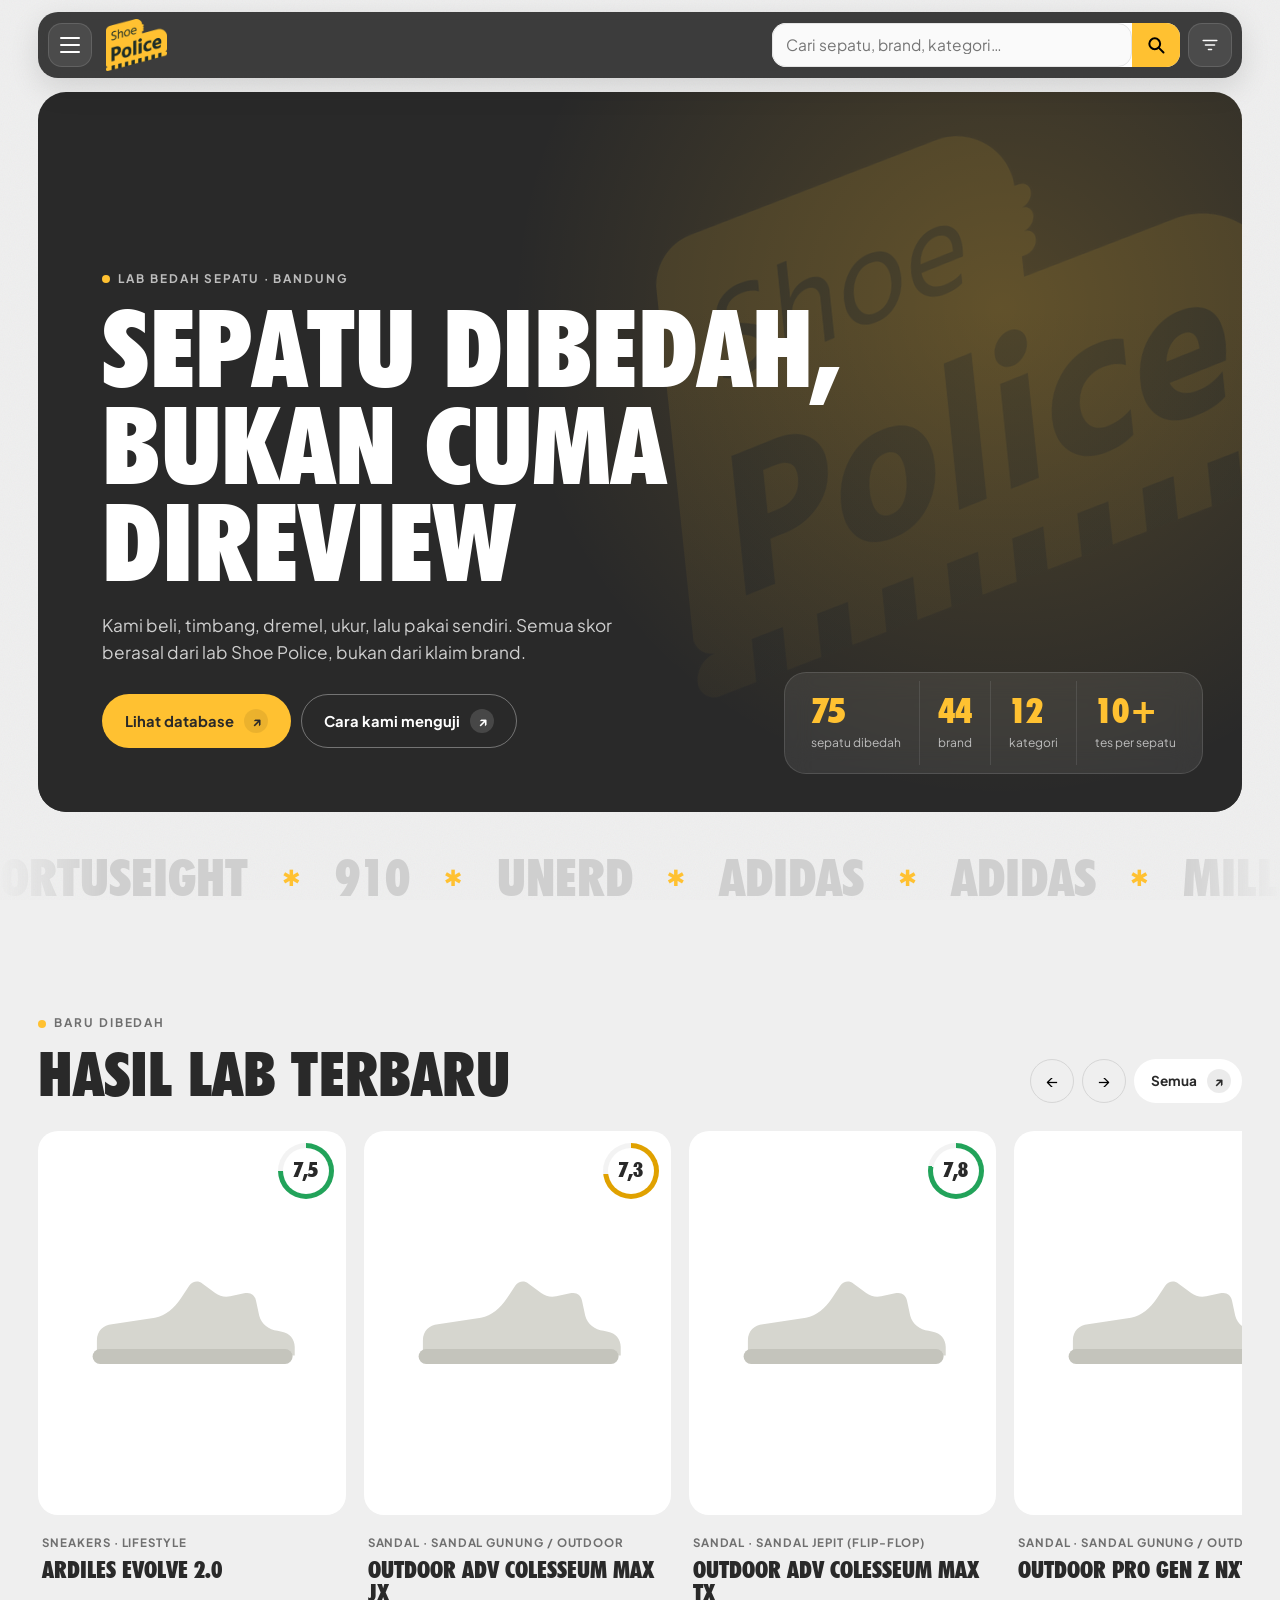
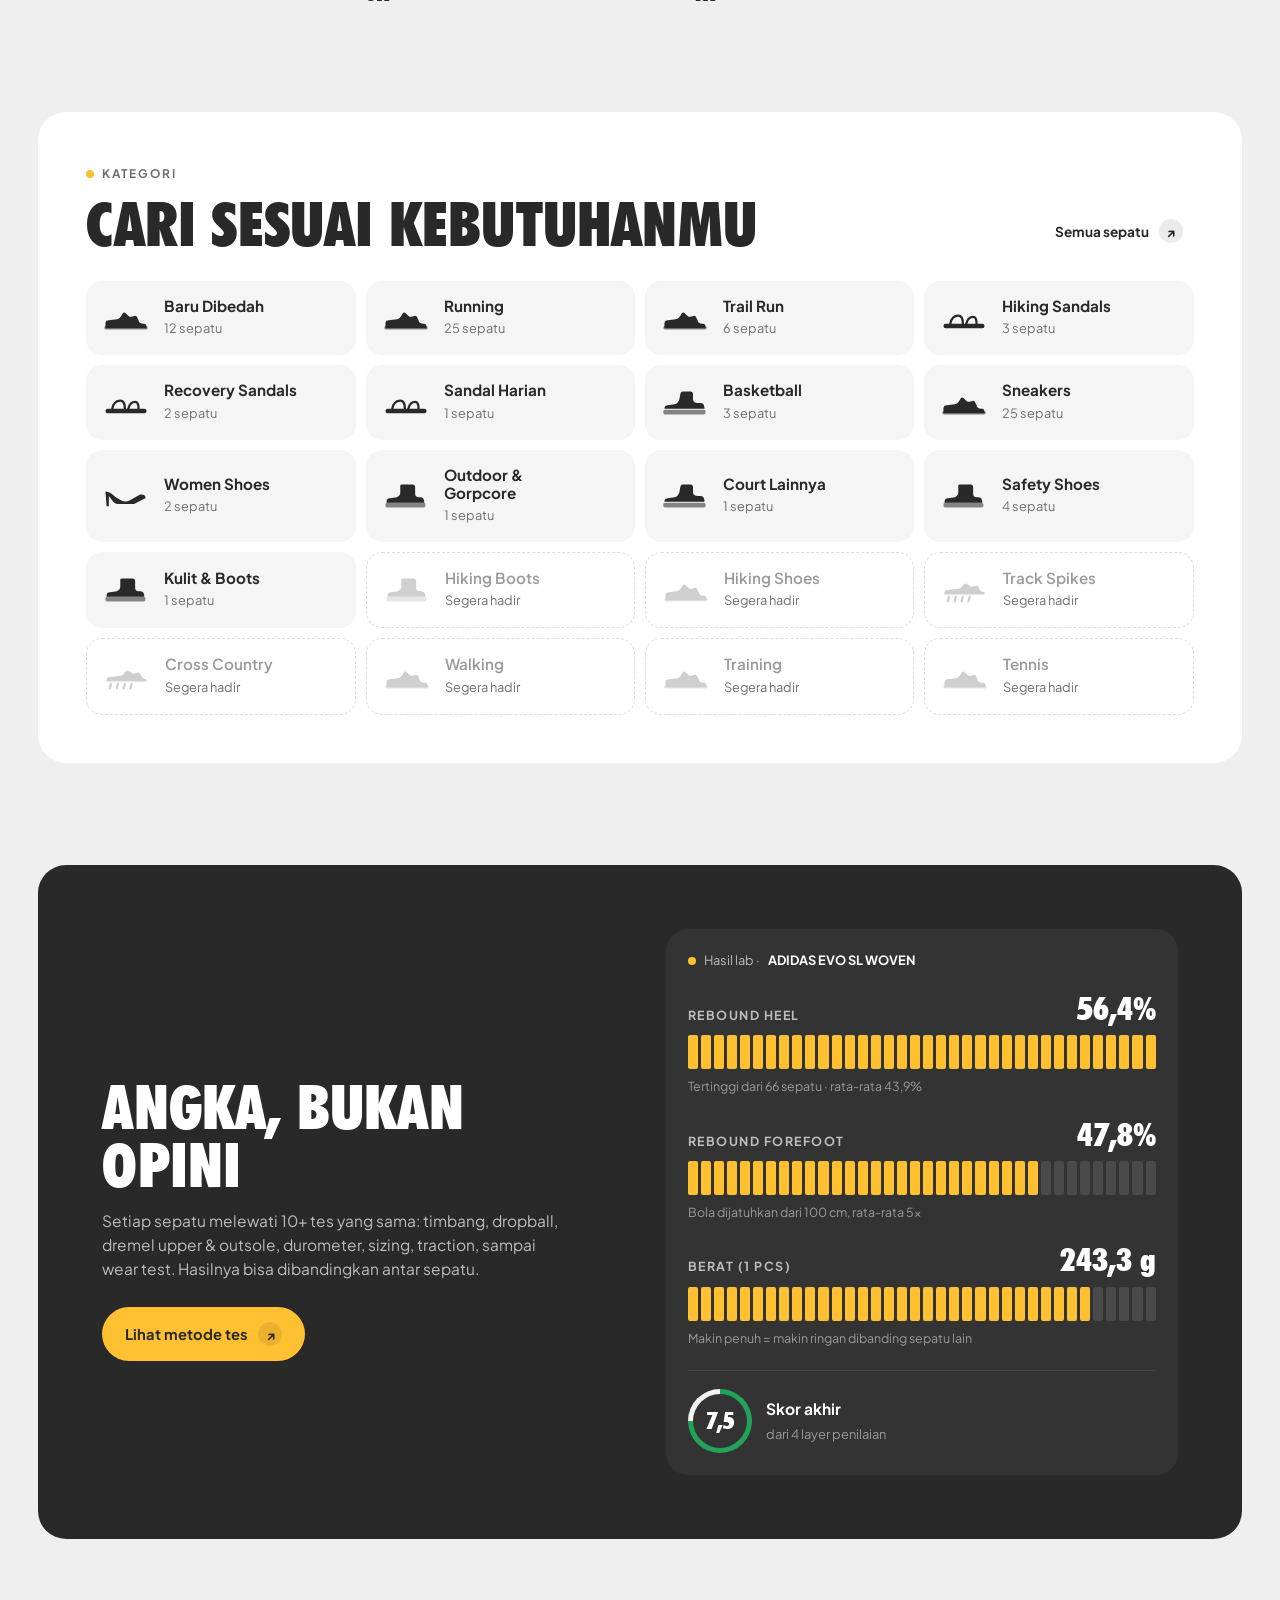
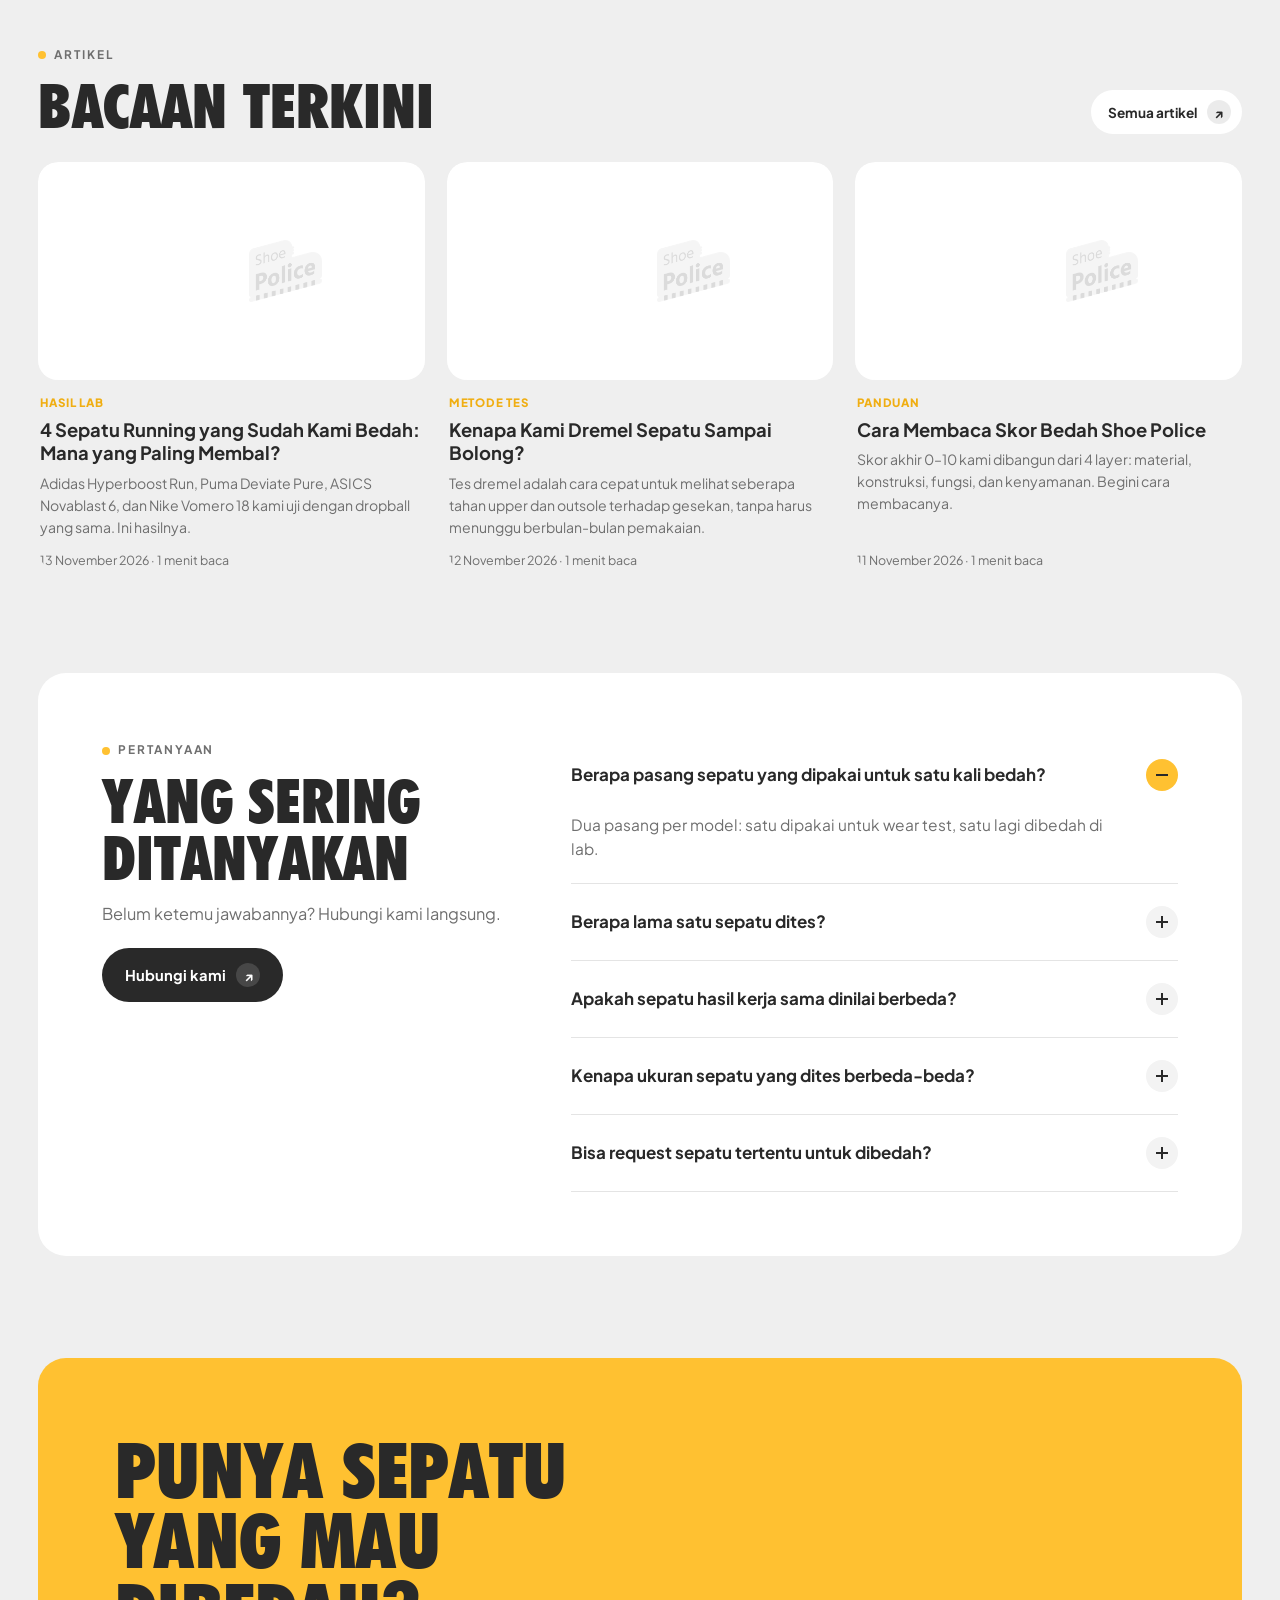
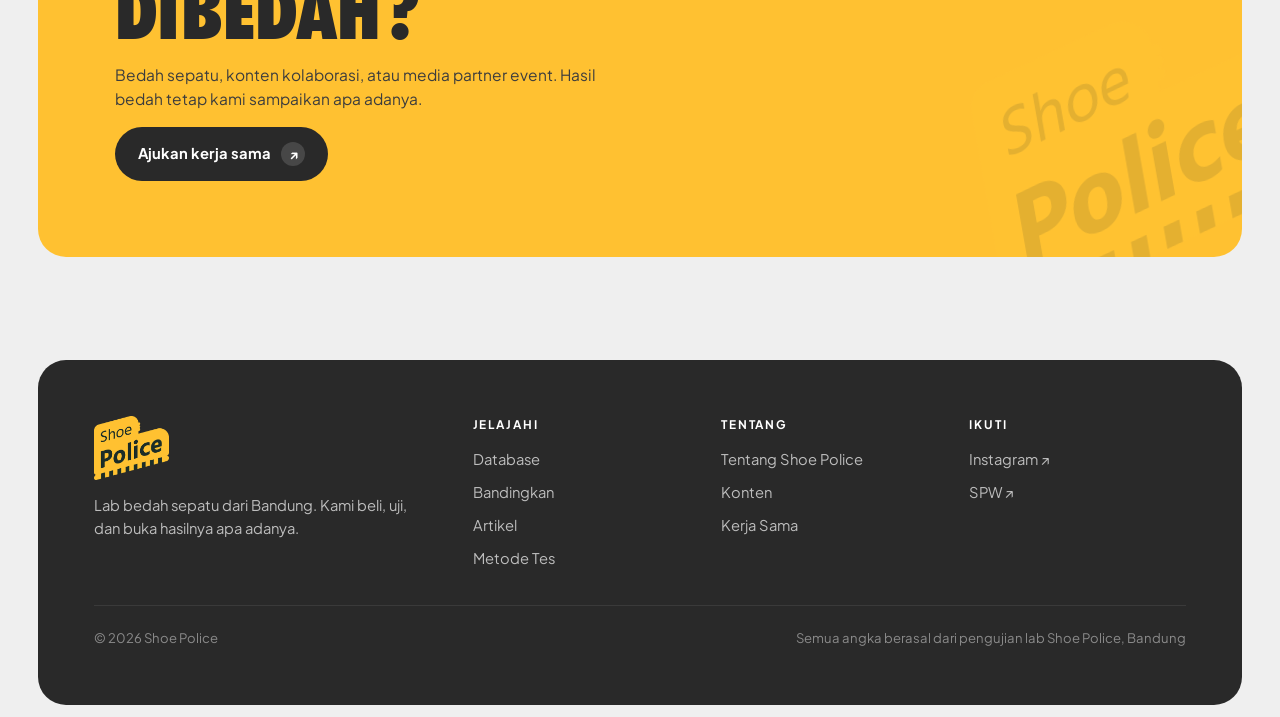
==== index.html @ 1c557d07 "Add files via upload" ====
<!DOCTYPE html>
<html lang="id">
<head>
<meta charset="utf-8">
<meta name="viewport" content="width=device-width,initial-scale=1,viewport-fit=cover">
<title>Shoe Police — Lab Bedah Sepatu</title>
<meta name="description" content="Shoe Police membedah sepatu di lab: berat, rebound midsole, kekerasan foam, ketahanan upper & outsole. Cari hasil bedah per kategori.">
<link rel="icon" href="assets/logo/favicon.png" type="image/png">
<link rel="apple-touch-icon" href="assets/logo/apple-touch-icon.png">
<link rel="stylesheet" href="assets/style.css?v=23">
</head>
<body data-hal="beranda">
<main>
  <!-- ===== HERO (gelap, imersif) ===== -->
  <section class="wrap">
    <div class="m-hero" id="hero">
      <div class="m-hero-media" id="h-media"></div>
      <div class="m-hero-isi">
        <span class="eyebrow terang" data-reveal>Lab bedah sepatu · Bandung</span>
        <h1 class="judul-kata" id="h-judul">Sepatu dibedah, bukan cuma direview</h1>
        <p id="h-sub" data-reveal></p>
        <div class="m-aksi" data-reveal>
          <a class="pil kuning" href="database.html">Lihat database <span class="panah-ne">↗</span></a>
          <a class="pil garis-terang" href="metode.html">Cara kami menguji <span class="panah-ne">↗</span></a>
        </div>
      </div>
      <div class="m-stat" data-reveal>
        <div><b data-hitung id="st-sepatu">0</b><span>sepatu dibedah</span></div>
        <div><b data-hitung id="st-brand">0</b><span>brand</span></div>
        <div><b data-hitung id="st-kat">0</b><span>kategori</span></div>
        <div><b><span data-hitung data-nilai="10">0</span>+</b><span>tes per sepatu</span></div>
      </div>
    </div>
  </section>

  <!-- ===== MARQUEE BRAND ===== -->
  <section class="marquee" aria-label="Brand yang sudah kami bedah"><div class="marquee-jalur" id="marquee"></div></section>

  <!-- ===== BARU DIBEDAH (geser samping) ===== -->
  <section class="wrap seksi">
    <div class="seksi-kepala">
      <div><span class="eyebrow" data-reveal>Baru dibedah</span><h2 class="judul-kata">Hasil lab terbaru</h2></div>
      <div class="geser-nav"><button class="bulat" data-geser="-1" aria-label="Sebelumnya">←</button><button class="bulat" data-geser="1" aria-label="Berikutnya">→</button>
        <a class="pil kecil" href="database.html?kat=baru">Semua <span class="panah-ne">↗</span></a></div>
    </div>
    <div class="geser" id="baru"></div>
  </section>

  <!-- ===== KATEGORI ===== -->
  <section class="wrap seksi">
    <div class="panel-putih">
      <div class="seksi-kepala">
        <div><span class="eyebrow" data-reveal>Kategori</span><h2 class="judul-kata">Cari sesuai kebutuhanmu</h2></div>
        <a class="pil kecil" href="database.html">Semua sepatu <span class="panah-ne">↗</span></a>
      </div>
      <div class="k-grid" id="kategori"></div>
    </div>
  </section>

  <!-- ===== ANGKA, BUKAN OPINI (widget data ala tracker) ===== -->
  <section class="wrap seksi">
    <div class="m-data">
      <div class="m-data-teks">
        <span class="eyebrow terang" data-reveal>Metode</span>
        <h2 class="judul-kata">Angka, bukan opini</h2>
        <p data-reveal>Setiap sepatu melewati 10+ tes yang sama: timbang, dropball, dremel upper & outsole, durometer, sizing, traction, sampai wear test. Hasilnya bisa dibandingkan antar sepatu.</p>
        <a class="pil kuning" href="metode.html" data-reveal>Lihat metode tes <span class="panah-ne">↗</span></a>
      </div>
      <div class="m-widget" id="widget" data-reveal></div>
    </div>
  </section>

  <!-- ===== ARTIKEL ===== -->
  <section class="wrap seksi">
    <div class="seksi-kepala">
      <div><span class="eyebrow" data-reveal>Artikel</span><h2 class="judul-kata">Bacaan terkini</h2></div>
      <a class="pil kecil" href="artikel.html">Semua artikel <span class="panah-ne">↗</span></a>
    </div>
    <div class="a-grid" id="artikel"></div>
  </section>

  <!-- ===== FAQ ===== -->
  <section class="wrap seksi">
    <div class="faq">
      <div>
        <span class="eyebrow" data-reveal>Pertanyaan</span>
        <h2 class="judul-kata">Yang sering ditanyakan</h2>
        <p class="lead" data-reveal>Belum ketemu jawabannya? Hubungi kami langsung.</p>
        <a class="pil gelap" href="kontak.html" data-reveal>Hubungi kami <span class="panah-ne">↗</span></a>
      </div>
      <div class="faq-daftar" id="faq"></div>
    </div>
  </section>

  <!-- ===== CTA ===== -->
  <section class="wrap seksi">
    <div class="m-cta" data-reveal>
      <h2 class="judul-kata">Punya sepatu yang mau dibedah?</h2>
      <p>Bedah sepatu, konten kolaborasi, atau media partner event. Hasil bedah tetap kami sampaikan apa adanya.</p>
      <a class="pil kuning" href="kontak.html">Ajukan kerja sama <span class="panah-ne">↗</span></a>
    </div>
  </section>
</main>

<script src="assets/app.js?v=23"></script>
<script>
(async () => {
  const [cfg, { sepatu = [] }] = await Promise.all([SP.muatConfig(), SP.muatData()]);
  const $ = id => document.getElementById(id), e = SP.esc;
  const h = cfg.hero || {};

  // hero
  if (h.judul) $('h-judul').textContent = h.judul;
  $('h-sub').textContent = h.sub || '';
  if (h.video) $('h-media').innerHTML = `<video src="${e(h.video)}" autoplay muted loop playsinline></video>`;
  else if (h.gambar) $('h-media').innerHTML = `<img src="${e(h.gambar)}" alt="">`;
  else $('h-media').innerHTML = `<img class="logo-latar" src="assets/logo/logo-shoepolice-besar.png" alt="">`;
  const kats = (cfg.kategoriBeranda || []).map(k => ({ ...k, isi: SP.isiKategori(sepatu, k) }));
  $('st-sepatu').dataset.nilai = sepatu.length;
  $('st-brand').dataset.nilai = new Set(sepatu.map(s => s.brand)).size;
  $('st-kat').dataset.nilai = kats.filter(k => k.isi.length && !k.otomatis).length;

  // marquee nama brand
  const brands = [...new Set(sepatu.map(s => s.brand))];
  const isiM = brands.map(b => `<span>${e(b)}</span><i>✱</i>`).join('');
  $('marquee').innerHTML = isiM + isiM + isiM + isiM;

  // baru dibedah
  $('baru').innerHTML = SP.terbaru(sepatu.filter(s => s.lengkap !== false)).slice(0, 10).map(s => `
    <a class="g-kartu" href="sepatu.html?id=${encodeURIComponent(s.id)}">
      <div class="g-foto">${SP.foto(s)}<span class="g-skor">${SP.ring(s.skor, 56)}</span></div>
      <div class="g-teks"><span>${e(s.kategori)}${s.subtipe ? ' · ' + e(s.subtipe) : ''}</span><b>${e(s.brand)} ${e(s.model)}</b></div>
    </a>`).join('') || '<p class="kosong-info">Belum ada data.</p>';
  document.querySelectorAll('[data-geser]').forEach(b => b.onclick = () => {
    const g = $('baru'); g.scrollBy({ left: +b.dataset.geser * g.clientWidth * .8, behavior: 'smooth' }); });

  // kategori
  kats.sort((x, y) => (y.isi.length > 0) - (x.isi.length > 0));
  $('kategori').innerHTML = kats.map(k => {
    const kosong = !k.isi.length;
    return `<a class="k-tile ${kosong ? 'kosong' : ''}" href="${kosong ? '#' : 'database.html?kat=' + encodeURIComponent(k.id)}">
      <span class="k-ikon">${k.gambar ? `<img src="${e(k.gambar)}" alt="">` : SP.ikon(k.ikon)}</span>
      <span class="k-teks"><b>${e(k.nama)}</b><small>${kosong ? 'Segera hadir' : k.isi.length + ' sepatu'}</small></span>
      <span class="k-panah">↗</span></a>`;
  }).join('');
  document.querySelectorAll('.k-tile.kosong').forEach(a => a.onclick = ev => ev.preventDefault());

  // widget data: sepatu dengan rebound tertinggi
  const top = [...sepatu].filter(s => s.lengkap !== false && s.angka?.reboundHeel != null).sort((a, b) => b.angka.reboundHeel - a.angka.reboundHeel)[0];
  if (top) {
    const st = SP.statistik(sepatu, 'reboundHeel');
    // posisi di antara semua sepatu yang dibedah (0 = terendah, 100 = tertinggi)
    const posisi = (k, balik) => { const t = SP.statistik(sepatu, k); if (!t || t.max === t.min) return 50; const p = (top.angka[k] - t.min) / (t.max - t.min) * 100; return Math.max(4, balik ? 100 - p : p); };
    const w = (t, nilai, sat, persen, ket) => `<div class="w-baris"><div class="w-atas"><span>${t}</span><b><span data-hitung data-nilai="${nilai}" data-desimal="1">0</span>${sat}</b></div>${SP.tick(persen)}<small>${ket}</small></div>`;
    $('widget').innerHTML = `<div class="w-kepala"><span class="titik"></span>Hasil lab · <a href="sepatu.html?id=${encodeURIComponent(top.id)}">${e(top.brand)} ${e(top.model)}</a></div>
      ${w('Rebound heel', top.angka.reboundHeel, '%', posisi('reboundHeel'), `Tertinggi dari ${st.n} sepatu · rata-rata ${SP.fmt(st.avg)}%`)}
      ${top.angka.reboundToe != null ? w('Rebound forefoot', top.angka.reboundToe, '%', posisi('reboundToe'), 'Bola dijatuhkan dari 100 cm, rata-rata 5x') : ''}
      ${top.angka.berat != null ? w('Berat (1 pcs)', top.angka.berat, ' g', posisi('berat', true), 'Makin penuh = makin ringan dibanding sepatu lain') : ''}
      <div class="w-skor">${SP.ring(top.skor, 64)}<div><b>Skor akhir</b><small>dari 4 layer penilaian</small></div></div>`;
  }

  // artikel
  SP.muatArtikel().then(a => { $('artikel').innerHTML = a.slice(0, 3).map(x => SP.kartuArtikel(x)).join('') || '<p class="kosong-info">Belum ada artikel.</p>'; SP.animasi(); });

  // FAQ
  const faq = cfg.faq || [];
  $('faq').innerHTML = faq.map((f, i) => `<details class="faq-item" ${i === 0 ? 'open' : ''}><summary>${e(f.t)}<span class="faq-ikon"></span></summary><p>${e(f.j)}</p></details>`).join('');

  SP.animasi();
})();
</script>
</body>
</html>
---- assets/style.css ----
@import url('font.css');
:root{
  /* Palet Shoe Police: kuning #ffc131 · hitam #292929 · putih #ffffff (abu-abu = turunan hitam) */
  --kuning:#ffc131; --kuning-tua:#f0ae12; --hitam:#292929; --hitam-2:#333333; --hitam-3:#424242;
  --bg:#ffffff; --putih:#ffffff; --teks:#292929; --redup:#6f6f6f; --garis:#e6e6e6; --abu:#f3f3f3;
  --hijau:#16a34a; --oranye:#ea8a1a; --merah:#d64545;
  --judul:'Futura XBlkCn','Futura Condensed ExtraBold','Arial Narrow',sans-serif;
  --badan:'Plus Jakarta Sans',system-ui,sans-serif;
  --r:14px; --bayang:0 1px 2px rgba(41,41,41,.05),0 6px 20px rgba(41,41,41,.07);
}
*{box-sizing:border-box;margin:0;padding:0}
html{scroll-behavior:smooth}
body{background:var(--bg);color:var(--teks);font-family:var(--badan);line-height:1.55;min-height:100vh;display:flex;flex-direction:column;font-size:15px}
main{flex:1}
a{color:inherit;text-decoration:none}
img{max-width:100%;display:block}
.wrap{width:min(1240px,94%);margin:0 auto}
body{font-synthesis:none}
h1,h2,h3{font-family:var(--judul);font-weight:400;text-transform:uppercase;letter-spacing:.5px;line-height:1.02}
button{font:inherit;cursor:pointer}

/* ===== NAV: [menu] [logo di tengah] [search + filter] ===== */
.nav{position:sticky;top:0;z-index:50;background:var(--hitam);color:#fff}
.nav-grid{display:flex;justify-content:space-between;align-items:center;height:68px;gap:16px}
.nav-kiri{display:flex;align-items:center;gap:14px}
.logo{font-family:var(--judul);font-weight:800;font-size:1.6rem;letter-spacing:1px;display:flex;align-items:center;gap:6px;flex:none}
.logo span{background:var(--kuning);color:#000;padding:1px 7px}
.burger{width:44px;height:44px;border-radius:10px;background:var(--hitam-2);border:1px solid var(--hitam-3);display:flex;flex-direction:column;justify-content:center;align-items:center;gap:5px}
.burger span{display:block;width:20px;height:2px;background:#fff;border-radius:2px;transition:.2s}
.burger:hover{border-color:var(--kuning)}
.nav-kanan{display:flex;gap:8px;justify-content:flex-end;align-items:stretch;height:44px;flex:1;max-width:460px}
.cari-box{flex:1;display:flex;position:relative;background:#fff;border-radius:10px}
.cari-box input{border:0;background:transparent;padding:0 14px;font-size:.92rem;border-radius:10px 0 0 10px;min-width:0}
.cari-box input:focus{outline:none}
.cari-box:focus-within{box-shadow:0 0 0 3px rgba(255,193,49,.6)}
.cari-box>button{flex:none;width:48px;border:0;background:var(--kuning);color:#000;border-radius:0 10px 10px 0;display:grid;place-items:center}
.cari-box>button:hover{background:var(--kuning-tua)}
.tbl-filter{flex:none;width:44px;display:grid;place-items:center;background:var(--hitam-2);border:1px solid var(--hitam-3);color:#fff;border-radius:10px;padding:0;position:relative}
.tbl-filter:hover{border-color:var(--kuning)}
.tbl-filter i{position:absolute;top:-6px;right:-6px;font-style:normal;background:var(--kuning);color:#000;border-radius:99px;font-size:.7rem;min-width:18px;height:18px;display:grid;place-items:center;padding:0 5px}
.tbl-filter i:empty{display:none}
@media(max-width:900px){
  .nav-grid{height:64px}
  .nav-kanan{flex:none;max-width:none}
  .nav .cari-box{display:none}
  .tbl-cari{display:grid!important}
}
}

/* ===== SIDEBAR MENU (kiri) ===== */
.m-daftar{padding:10px 12px!important;display:flex;flex-direction:column;gap:2px}
.m-item{display:flex;flex-direction:column;align-items:flex-start;width:100%;text-align:left;background:none;border:0;padding:12px 14px;border-radius:10px;font-family:var(--judul);font-weight:800;font-size:1.45rem;text-transform:uppercase;letter-spacing:.3px;color:var(--teks);line-height:1.1}
.m-item small{font-family:var(--badan);font-weight:500;font-size:.8rem;text-transform:none;letter-spacing:0;color:var(--redup);margin-top:3px}
.m-item:hover{background:var(--bg)}
.m-item.aktif{background:#FFF3D1;box-shadow:inset 4px 0 0 var(--kuning)}
.m-grup>.m-item{flex-direction:row;justify-content:space-between;align-items:center}
.m-grup .panah-bawah{font-size:.8rem;transition:.2s;font-family:var(--badan)}
.m-grup.buka .panah-bawah{transform:rotate(180deg)}
.m-anak{display:none;padding:2px 0 8px 14px}
.m-grup.buka .m-anak{display:block}
.m-anak a{display:block;padding:9px 14px;border-left:2px solid var(--garis);font-weight:600;color:var(--redup)}
.m-anak a:hover{color:var(--teks);border-color:var(--teks)}
.m-anak a.aktif{color:var(--teks);border-color:var(--kuning)}
.logo-gelap{color:var(--teks);font-size:1.4rem}
.m-sos{font-size:.85rem;color:var(--redup);flex-wrap:wrap}
.m-sos a:hover{color:var(--teks)}

/* saran pencarian */
.saran{display:none;position:absolute;top:calc(100% + 6px);left:0;right:0;background:#fff;color:var(--teks);border-radius:12px;box-shadow:0 16px 40px rgba(0,0,0,.25);max-height:70vh;overflow:auto;padding:6px 0;z-index:60}
.saran.buka{display:block}
.s-grup{font-size:.7rem;font-weight:800;text-transform:uppercase;letter-spacing:.8px;color:var(--redup);padding:10px 16px 4px}
.s-item{display:flex;align-items:center;gap:12px;padding:8px 16px}
.s-item:hover,.s-item.pilih,.s-semua:hover,.s-semua.pilih{background:var(--bg)}
.s-item>span:not(.s-foto):not(.s-huruf){flex:1}
.s-item i{font-style:normal;font-size:.78rem;color:var(--redup)}
.s-item .ikon{width:34px;color:#555;flex:none}
.s-huruf{width:34px;height:26px;border-radius:6px;background:var(--hitam);color:var(--kuning);display:grid;place-items:center;font-weight:800;font-size:.8rem;flex:none}
.s-foto{width:52px;height:40px;border-radius:6px;background:var(--abu);display:grid;place-items:center;overflow:hidden;flex:none}
.s-foto img{width:100%;height:100%;object-fit:cover}
.s-sepatu b{display:block;font-size:.9rem}
.s-sepatu small{color:var(--redup);font-size:.76rem}
.s-semua{display:block;padding:12px 16px;border-top:1px solid var(--garis);margin-top:6px;font-size:.88rem}
.s-kosong{padding:18px 16px;color:var(--redup);font-size:.9rem}

/* panel filter samping */
.laci-latar{position:fixed;inset:0;background:rgba(0,0,0,.45);opacity:0;pointer-events:none;transition:.25s;z-index:70}
.laci{position:fixed;top:0;bottom:0;width:min(380px,92vw);background:var(--putih);z-index:71;transition:transform .28s ease,visibility .28s;display:flex;flex-direction:column;visibility:hidden}
.laci.sisi-kiri{left:0;transform:translateX(-102%)}
.laci.sisi-kanan{right:0;transform:translateX(102%)}
body.menu-buka .laci.sisi-kiri,body.laci-buka .laci.sisi-kanan{transform:none;visibility:visible;box-shadow:0 0 40px rgba(0,0,0,.25)}
body.laci-buka,body.menu-buka{overflow:hidden}
body.laci-buka .laci-latar,body.menu-buka .laci-latar{opacity:1;pointer-events:auto}
.laci-kepala{display:flex;justify-content:space-between;align-items:center;padding:16px 20px;border-bottom:1px solid var(--garis)}
.laci-kepala b{font-family:var(--judul);font-size:1.6rem;text-transform:uppercase}
.laci-kepala button{background:var(--bg);border:0;width:36px;height:36px;border-radius:50%;font-size:1rem}
.laci-isi{flex:1;overflow:auto;padding:0 20px}
.laci-kaki{display:flex;gap:10px;padding:14px 20px;border-top:1px solid var(--garis)}
.laci-kaki .tombol:last-child{flex:1;justify-content:center}
.laci-kaki .tombol[disabled]{opacity:.4}
.kat-list{display:flex;flex-direction:column;border:1px solid var(--garis);border-radius:10px;overflow:hidden}
.kat-item{display:flex;align-items:center;gap:12px;padding:9px 12px;background:#f8f8f8;border:0;border-bottom:1px solid var(--garis);text-align:left;font-size:.92rem;color:var(--teks)}
.kat-item:last-child{border-bottom:0}
.kat-item .ikon{width:36px;color:#5a5a5a;flex:none}
.kat-item span{flex:1}
.kat-item i{font-style:normal;font-size:.78rem;color:var(--redup)}
.kat-item:hover{background:#efefef}
.kat-item.aktif{background:#FFF3D1;box-shadow:inset 4px 0 0 var(--kuning);font-weight:700}
.kat-item.kosong{opacity:.45;cursor:default}
.ikon{display:block;height:auto}

/* ===== HERO DATABASE ===== */
.hero{background:var(--hitam);color:#fff;padding:36px 0 40px;position:relative;overflow:hidden}
.hero::after{content:"";position:absolute;inset:auto -10% -60% auto;width:520px;height:520px;border-radius:50%;background:radial-gradient(circle,rgba(255,193,49,.22),transparent 65%)}
.hero h1{font-size:clamp(2.2rem,5vw,3.6rem)}
.hero h1 em{font-style:normal;color:var(--kuning)}
.hero p{color:#bbb;max-width:620px;margin-top:10px}
.stat-baris{display:flex;gap:10px;margin-top:22px;flex-wrap:wrap;position:relative;z-index:1}
.stat{background:var(--hitam-2);border:1px solid var(--hitam-3);border-radius:12px;padding:10px 16px}
.stat b{font-family:var(--judul);font-size:1.7rem;color:var(--kuning);line-height:1;display:block}
.stat span{font-size:.78rem;color:#aaa}
.tab-kat{display:flex;gap:6px;margin-top:26px;flex-wrap:wrap;position:relative;z-index:1}
.tab-kat button{background:var(--hitam-2);border:1px solid var(--hitam-3);color:#ddd;padding:8px 16px;border-radius:99px;font-weight:600;font-size:.88rem}
.tab-kat button.aktif{background:var(--kuning);color:#000;border-color:var(--kuning)}
.tab-kat button i{font-style:normal;opacity:.6;margin-left:4px;font-size:.8rem}

/* ===== LAYOUT DATABASE ===== */
.db{display:grid;grid-template-columns:260px 1fr;gap:24px;padding:28px 0 90px;align-items:start}
@media(max-width:900px){.db{grid-template-columns:1fr}.filter{position:static!important}}
.filter{background:var(--putih);border:1px solid var(--garis);border-radius:var(--r);padding:6px 18px 18px;position:sticky;top:80px;max-height:calc(100vh - 100px);overflow:auto}
.f-grup{padding:16px 0;border-bottom:1px solid var(--garis)}
.f-grup:last-child{border:0}
.f-grup h4{font-size:.78rem;text-transform:uppercase;letter-spacing:.8px;color:var(--redup);margin-bottom:10px;display:flex;justify-content:space-between}
.f-grup h4 a{color:var(--kuning-tua);text-transform:none;letter-spacing:0;font-weight:600;cursor:pointer}
.cek{display:flex;align-items:center;gap:10px;padding:5px 0;font-size:.9rem;cursor:pointer}
.cek input{accent-color:var(--hitam);width:16px;height:16px}
.cek span{flex:1}
.cek i{font-style:normal;color:var(--redup);font-size:.8rem}
.rentang{width:100%;accent-color:var(--hitam)}
.rentang-nilai{display:flex;justify-content:space-between;font-size:.82rem;color:var(--redup);margin-top:4px}
input[type=search],input[type=text],input[type=email],input[type=tel],input[type=number],input[type=url],input:not([type]),select,textarea{background:var(--putih);border:1px solid var(--garis);color:var(--teks);padding:11px 13px;border-radius:10px;font:inherit;width:100%}
input:focus,select:focus,textarea:focus{outline:2px solid var(--kuning);border-color:transparent}
.f-tombol{display:none}
@media(max-width:900px){.filter{display:none}.filter.buka{display:block}.f-tombol{display:inline-flex}}

.hasil-atas{display:flex;gap:12px;align-items:center;margin-bottom:16px;flex-wrap:wrap}
.hasil-atas .cari{flex:1;min-width:220px}
.hasil-atas select{width:auto}
.hasil-jml{font-size:.9rem;color:var(--redup);margin-bottom:12px}
.hasil-jml b{color:var(--teks)}

/* ===== KARTU LIST ===== */
.list{display:flex;flex-direction:column;gap:12px}
.kartu{background:var(--putih);border:1px solid var(--garis);border-radius:var(--r);display:grid;grid-template-columns:150px 1fr auto;gap:20px;padding:16px;align-items:center;transition:.15s;box-shadow:var(--bayang)}
.kartu:hover{border-color:#d6d6d6;transform:translateY(-1px)}
.kartu .foto{aspect-ratio:4/3;border-radius:10px;background:var(--abu);display:grid;place-items:center;overflow:hidden}
.kartu .foto img{width:100%;height:100%;object-fit:contain}
.kartu .nama{font-family:var(--judul);font-weight:800;font-size:1.45rem;text-transform:uppercase;line-height:1.05}
.kartu .sub{font-size:.82rem;color:var(--redup);margin-top:3px}
.lencana{display:inline-flex;align-items:center;gap:5px;font-size:.7rem;font-weight:700;text-transform:uppercase;letter-spacing:.6px;background:var(--hitam);color:var(--kuning);padding:3px 8px;border-radius:6px;margin-bottom:6px}
.spek{display:flex;gap:8px;flex-wrap:wrap;margin-top:12px}
.spek div{background:var(--abu);border-radius:8px;padding:6px 10px;font-size:.75rem;color:var(--redup);line-height:1.3}
.spek b{display:block;color:var(--teks);font-size:.9rem}
.kanan{display:flex;flex-direction:column;align-items:center;gap:10px;min-width:110px}
.banding-cek{font-size:.78rem;display:flex;gap:6px;align-items:center;color:var(--redup);cursor:pointer;user-select:none}
.banding-cek input{accent-color:var(--hitam)}
@media(max-width:640px){
  .kartu{grid-template-columns:96px 1fr;gap:14px}
  .kanan{grid-column:1/-1;flex-direction:row;justify-content:space-between}
}
.kosong-info{color:var(--redup);padding:48px 0;text-align:center}

/* ===== SKOR RING ===== */
.ring{--p:0;--w:#ccc;width:var(--s,78px);height:var(--s,78px);border-radius:50%;display:grid;place-items:center;
  background:conic-gradient(var(--w) calc(var(--p)*1%),var(--abu) 0);position:relative;flex:none}
.ring::before{content:"";position:absolute;inset:7px;border-radius:50%;background:var(--putih)}
.ring b{position:relative;font-family:var(--judul);font-weight:800;font-size:calc(var(--s,78px)*.36);line-height:1}
.ring small{position:relative;display:block;font-size:calc(var(--s,78px)*.11);color:var(--redup);font-weight:700;text-transform:uppercase;letter-spacing:.5px;margin-top:2px}
.ring .dlm{position:relative;text-align:center}
.tier{font-size:.78rem;font-weight:700;text-align:center}

/* ===== BAR BANDING ===== */
.bandingbar{position:fixed;left:0;right:0;bottom:0;z-index:40;background:var(--hitam);color:#fff;transform:translateY(110%);transition:.25s}
.bandingbar.muncul{transform:none}
.bandingbar .wrap{display:flex;align-items:center;gap:12px;padding:12px 0;flex-wrap:wrap}
.bandingbar .chips{display:flex;gap:8px;flex:1;flex-wrap:wrap}
.bandingbar .chip{background:var(--hitam-2);padding:6px 10px;border-radius:8px;font-size:.82rem;display:flex;gap:8px;align-items:center}
.bandingbar .chip button{background:none;border:0;color:#999}

/* ===== TOMBOL ===== */
.tombol{display:inline-flex;align-items:center;gap:8px;background:var(--kuning);color:#000;font-weight:800;padding:11px 20px;border-radius:10px;border:0;font-size:.92rem}
.tombol:hover{background:var(--kuning-tua)}
.tombol.gelap{background:var(--hitam);color:#fff}
.tombol.garis{background:transparent;border:1.5px solid var(--teks);color:var(--teks)}
.tombol[disabled]{opacity:.4;pointer-events:none}

/* ===== DETAIL ===== */
.remah{font-size:.85rem;color:var(--redup);padding:20px 0 14px}
.remah a:hover{color:var(--teks);text-decoration:underline}
.d-hero{background:var(--putih);border:1px solid var(--garis);border-radius:var(--r);display:grid;grid-template-columns:1.1fr 1fr;overflow:hidden;box-shadow:var(--bayang)}
@media(max-width:860px){.d-hero{grid-template-columns:1fr}}
.d-foto{background:var(--abu);display:grid;place-items:center;min-height:340px;padding:24px}
.d-foto img{max-height:380px;object-fit:contain}
.d-info{padding:28px 30px}
.d-info h1{font-size:clamp(2.2rem,4.5vw,3.3rem)}
.d-info .brand{font-weight:700;color:var(--redup);text-transform:uppercase;letter-spacing:1px;font-size:.85rem}
.d-skor{display:flex;gap:18px;align-items:center;margin:20px 0;padding:18px;background:var(--bg);border-radius:12px}
.d-skor .ket b{font-family:var(--judul);font-size:1.5rem;text-transform:uppercase;display:block;line-height:1.1}
.d-skor .ket span{font-size:.85rem;color:var(--redup)}
.fakta{width:100%;border-collapse:collapse;font-size:.9rem}
.fakta td{padding:9px 0;border-bottom:1px solid var(--garis)}
.fakta td:first-child{color:var(--redup);width:45%}
.fakta td:last-child{font-weight:600}

.d-badan{display:grid;grid-template-columns:220px 1fr;gap:28px;padding:28px 0 80px;align-items:start}
@media(max-width:900px){.d-badan{grid-template-columns:1fr}.toc{display:none}}
.toc{position:sticky;top:84px;background:var(--putih);border:1px solid var(--garis);border-radius:var(--r);padding:16px}
.toc h4{font-size:.75rem;text-transform:uppercase;letter-spacing:.8px;color:var(--redup);margin-bottom:8px}
.toc a{display:block;padding:7px 10px;border-radius:8px;font-size:.88rem;font-weight:600;color:var(--redup)}
.toc a:hover,.toc a.aktif{background:var(--bg);color:var(--teks)}
.toc a.aktif{box-shadow:inset 3px 0 0 var(--kuning)}
.panel{background:var(--putih);border:1px solid var(--garis);border-radius:var(--r);padding:26px 28px;margin-bottom:18px;scroll-margin-top:80px;box-shadow:var(--bayang)}
.panel h2{font-size:1.75rem;margin-bottom:4px}
.panel .ket-h{color:var(--redup);font-size:.88rem;margin-bottom:20px}

.pk{display:grid;grid-template-columns:1fr 1fr;gap:18px}
@media(max-width:640px){.pk{grid-template-columns:1fr}}
.pk h3{font-size:1.1rem;margin-bottom:10px;display:flex;align-items:center;gap:8px}
.pk ul{list-style:none;display:flex;flex-direction:column;gap:9px}
.pk li{display:flex;gap:10px;font-size:.92rem}
.pk li::before{flex:none;width:20px;height:20px;border-radius:50%;display:grid;place-items:center;font-size:.72rem;font-weight:800;color:#fff;margin-top:1px}
.pk .plus li::before{content:"+";background:var(--hijau)}
.pk .minus li::before{content:"–";background:var(--merah)}

.lyr{display:grid;grid-template-columns:repeat(auto-fit,minmax(min(150px,100%),1fr));gap:12px}
.lyr .k{border:1px solid var(--garis);border-radius:12px;padding:16px;text-align:center}
.lyr .k .ring{margin:0 auto 8px}
.lyr .k b{display:block;font-weight:700}
.lyr .k span{font-size:.8rem;color:var(--redup)}

.uji{border-top:1px solid var(--garis);padding:20px 0;display:grid;grid-template-columns:200px 1fr;gap:24px;align-items:center}
.uji:first-of-type{border-top:0;padding-top:4px}
@media(max-width:640px){.uji{grid-template-columns:1fr;gap:10px}}
.uji .lbl{font-weight:700}
.uji .lbl small{display:block;font-weight:500;color:var(--redup);font-size:.78rem;margin-top:2px}
.uji .nilai{font-family:var(--judul);font-weight:800;font-size:2rem;line-height:1;margin-top:6px}
.uji .nilai i{font-style:normal;font-size:.95rem;color:var(--redup);font-family:var(--badan);font-weight:600;margin-left:3px}
.skala{position:relative;height:10px;border-radius:99px;background:linear-gradient(90deg,#eeeeee,#dddddd)}
.skala .pin{position:absolute;top:50%;width:18px;height:18px;border-radius:50%;background:var(--kuning);border:3px solid var(--hitam);transform:translate(-50%,-50%);z-index:2}
.skala .avg{position:absolute;top:-6px;bottom:-6px;width:2px;background:var(--redup);transform:translateX(-50%)}
.skala-lbl{display:flex;justify-content:space-between;font-size:.75rem;color:var(--redup);margin-top:10px}
.skala-ket{font-size:.85rem;margin-top:8px}
.skala-ket b{background:#FFF3D1;padding:1px 6px;border-radius:5px}
.info-kecil{font-size:.85rem;color:var(--redup)}

.klaim{border-left:4px solid var(--kuning);background:var(--bg);padding:16px 18px;border-radius:0 12px 12px 0}
.klaim p+p{margin-top:8px}
.stempel{display:inline-block;margin-top:12px;padding:5px 12px;border:2px solid var(--hitam);font-weight:800;text-transform:uppercase;font-size:.78rem;letter-spacing:1px;border-radius:6px;transform:rotate(-2deg)}
.video{aspect-ratio:16/9;width:100%;border:0;border-radius:12px}
.mirip{display:grid;grid-template-columns:repeat(auto-fill,minmax(min(190px,100%),1fr));gap:12px}
.mini{border:1px solid var(--garis);border-radius:12px;padding:14px;display:flex;gap:12px;align-items:center}
.mini:hover{border-color:#cccccc}
.mini b{display:block;font-family:var(--judul);text-transform:uppercase;font-size:1.1rem;line-height:1.05}
.mini span{font-size:.78rem;color:var(--redup)}

/* ===== BANDINGKAN ===== */
.tabel-banding{width:100%;border-collapse:separate;border-spacing:0;background:var(--putih);border:1px solid var(--garis);border-radius:var(--r);overflow:hidden}
.tabel-banding th,.tabel-banding td{padding:14px 16px;border-bottom:1px solid var(--garis);text-align:center;vertical-align:middle}
.tabel-banding th:first-child,.tabel-banding td:first-child{text-align:left;color:var(--redup);font-weight:600;width:200px;background:#f8f8f8}
.tabel-banding thead th{vertical-align:top}
.tabel-banding td.terbaik{background:#FFF6DD;font-weight:800}
.tabel-banding td.terbaik::after{content:" ★";color:var(--kuning-tua)}
.gulir{overflow-x:auto}

/* ===== HALAMAN UMUM ===== */
.isi-hal{padding:48px 0 80px}
.isi-hal h1{font-size:clamp(2.2rem,5vw,3.4rem);margin-bottom:12px}
.lead{color:var(--redup);max-width:720px;font-size:1.02rem}
.dua{display:grid;grid-template-columns:repeat(auto-fit,minmax(min(250px,100%),1fr));gap:14px;margin-top:22px}
.box{background:var(--putih);border:1px solid var(--garis);border-radius:var(--r);padding:22px;box-shadow:var(--bayang)}
.box h3{font-size:1.3rem;margin-bottom:6px}
.box p{color:var(--redup);font-size:.92rem}
.box .no{display:inline-grid;place-items:center;width:34px;height:34px;border-radius:8px;background:var(--kuning);font-family:var(--judul);font-weight:800;margin-bottom:10px}
.tim{display:grid;grid-template-columns:repeat(auto-fill,minmax(min(170px,100%),1fr));gap:14px;margin-top:22px}
.orang{background:var(--putih);border:1px solid var(--garis);border-radius:var(--r);padding:14px;text-align:center}
.orang .ava{width:100%;aspect-ratio:1;border-radius:10px;background:var(--abu) center/cover;display:grid;place-items:center;font-family:var(--judul);font-size:3rem;font-weight:800;margin-bottom:10px}
.orang b{display:block}
.orang span{color:var(--redup);font-size:.85rem}
.embed-grid{display:grid;grid-template-columns:repeat(auto-fill,minmax(min(320px,100%),1fr));gap:14px;margin-top:20px}
.form{display:grid;gap:14px;max-width:660px;margin-top:24px;background:var(--putih);border:1px solid var(--garis);border-radius:var(--r);padding:24px}
.form label{font-size:.82rem;font-weight:700;color:var(--redup);display:block;margin-bottom:5px}
.form .baris{display:grid;grid-template-columns:1fr 1fr;gap:14px}
@media(max-width:600px){.form .baris{grid-template-columns:1fr}}
.pesan-ok{padding:14px;border-radius:10px;background:#FFF3D1;border:1px solid var(--kuning);display:none}
h2.sek{font-size:1.9rem;margin-top:52px}

footer{background:var(--hitam);color:#aaa;padding:28px 0;font-size:.85rem}
footer .wrap{display:flex;justify-content:space-between;gap:16px;flex-wrap:wrap}
footer a:hover{color:var(--kuning)}

/* ===== BERANDA ===== */
.b-hero{background:var(--hitam);color:#fff;position:relative;overflow:hidden}
.b-hero::before{content:"";position:absolute;inset:0;background:
  radial-gradient(circle at 78% 55%,rgba(255,193,49,.28),transparent 45%),
  repeating-linear-gradient(-45deg,transparent 0 26px,rgba(255,255,255,.025) 26px 52px)}
.b-hero-isi{position:relative;display:grid;grid-template-columns:1.1fr .9fr;gap:30px;align-items:center;min-height:440px;padding:48px 0}
.b-hero h1{font-size:clamp(2.6rem,6vw,4.6rem);line-height:.98}
.b-hero p{color:#cfcfcf;max-width:540px;margin-top:14px;font-size:1.05rem}
.b-cari{display:flex;margin-top:24px;max-width:540px;box-shadow:0 6px 24px rgba(0,0,0,.25);border-radius:10px;overflow:hidden}
.b-cari input{border:0;border-radius:0;padding:15px 16px;font-size:1rem}
.b-cari .tombol{border-radius:0;padding:0 24px}
.b-status{display:inline-flex;align-items:center;gap:22px;margin-top:20px;background:rgba(0,0,0,.45);border:1px solid rgba(255,255,255,.12);padding:14px 18px;border-radius:10px;line-height:1.35}
.b-status b{color:var(--kuning);font-family:var(--judul);font-size:1.25rem}
.b-status small{color:#bbb}
.b-status .panah{font-size:2rem;color:var(--kuning);line-height:1}
.b-status:hover{border-color:var(--kuning)}
.b-hero-foto{display:grid;place-items:center}
.b-hero-foto img{max-height:340px;object-fit:contain;filter:drop-shadow(0 30px 30px rgba(0,0,0,.45));transform:rotate(-8deg)}
.b-hero-foto svg{width:85%;opacity:.35}
@media(max-width:820px){.b-hero-isi{grid-template-columns:1fr;min-height:0}.b-hero-foto{display:none}}

.b-seksi{padding:44px 0 6px}
.b-judul{display:flex;justify-content:space-between;align-items:baseline;margin-bottom:16px;gap:12px}
.b-judul h2{font-size:2.1rem}
.b-judul a{font-weight:700;font-size:.9rem;border-bottom:2px solid var(--kuning)}
.b-rel{display:grid;grid-auto-flow:column;grid-auto-columns:minmax(210px,1fr);gap:14px;overflow-x:auto;padding-bottom:10px;scroll-snap-type:x mandatory}
.b-kartu{background:var(--putih);border:1px solid var(--garis);border-radius:var(--r);overflow:hidden;scroll-snap-align:start;transition:.15s}
.b-kartu:hover{transform:translateY(-3px);box-shadow:var(--bayang)}
.b-kartu .foto{aspect-ratio:1;background:var(--abu);display:grid;place-items:center;position:relative}
.b-kartu .foto img{width:100%;height:100%;object-fit:cover}
.skor-pojok{position:absolute;right:10px;bottom:10px}
.skor-pojok .ring::before{background:#fff}
.b-kartu .isi{padding:12px 14px 16px}
.b-kartu .isi span{font-size:.72rem;color:var(--redup);font-weight:600;text-transform:uppercase;letter-spacing:.4px}
.b-kartu .isi b{display:block;font-family:var(--judul);font-size:1.25rem;text-transform:uppercase;line-height:1.05;margin-top:3px}

.b-kat{display:grid;grid-template-columns:repeat(auto-fill,minmax(min(220px,100%),1fr));gap:14px;padding-bottom:20px}
.k-kartu{background:var(--putih);border:1px solid var(--garis);border-radius:var(--r);overflow:hidden;display:flex;flex-direction:column;transition:.15s}
.k-kartu:hover{transform:translateY(-3px);box-shadow:var(--bayang);border-color:#d6d6d6}
.k-kartu .foto{aspect-ratio:16/10;background:var(--abu);display:grid;place-items:center;position:relative;overflow:hidden}
.k-kartu .foto img{width:100%;height:100%;object-fit:cover}
.k-kartu .foto svg{width:62%}
.k-kartu .pita{position:absolute;top:10px;left:10px;background:var(--kuning);color:#000;font-weight:800;font-size:.72rem;text-transform:uppercase;padding:3px 9px;border-radius:6px;letter-spacing:.5px}
.k-kartu .isi{padding:14px 16px 16px;display:flex;flex-direction:column;flex:1}
.k-kartu b{font-family:var(--judul);font-size:1.45rem;text-transform:uppercase;line-height:1}
.k-kartu p{font-size:.85rem;color:var(--redup);margin:6px 0 12px;flex:1}
.k-kartu .jml{font-weight:800;font-size:.85rem}
.k-kartu.kosong{opacity:.55;cursor:default}
.k-kartu.kosong:hover{transform:none;box-shadow:none}
.k-kartu.kosong .jml{color:var(--redup)}

.b-metode{background:var(--hitam);color:#fff;margin-top:40px;padding:56px 0}
.b-metode .wrap{display:grid;grid-template-columns:1fr 1fr;gap:36px;align-items:center}
@media(max-width:820px){.b-metode .wrap{grid-template-columns:1fr}}
.b-metode h2{font-size:2.6rem;color:var(--kuning)}
.b-metode p{color:#bbb;margin-top:10px;max-width:520px}
.b-angka{display:grid;grid-template-columns:1fr 1fr;gap:12px}
.b-angka div{background:var(--hitam-2);border:1px solid var(--hitam-3);border-radius:12px;padding:18px}
.b-angka b{font-family:var(--judul);font-size:1.9rem;display:block;line-height:1}
.b-angka span{font-size:.82rem;color:#aaa}
.tombol.garis-putih{background:transparent;border:1.5px solid #fff;color:#fff}
.judul-kat{display:flex;align-items:center;gap:10px;flex-wrap:wrap;margin-bottom:12px}
.judul-kat .chip-aktif{background:var(--kuning);color:#000;font-weight:800;padding:6px 12px;border-radius:8px;font-size:.88rem;display:inline-flex;gap:8px;align-items:center}
.judul-kat .chip-aktif a{font-weight:800}

/* filter aktif (database) */
.aktif-baris{display:flex;gap:8px;flex-wrap:wrap;align-items:center;margin-bottom:14px}
.chip-f{display:inline-flex;align-items:center;gap:8px;background:var(--putih);border:1px solid var(--garis);padding:6px 10px 6px 12px;border-radius:99px;font-size:.84rem;font-weight:600}
.chip-f button{background:var(--bg);border:0;border-radius:50%;width:20px;height:20px;font-size:.7rem}
.chip-f.kuning{background:#FFF3D1;border-color:var(--kuning)}
.hapus-semua{font-size:.84rem;font-weight:700;border-bottom:2px solid var(--kuning)}
.db-satu{padding:26px 0 90px}
.k-kartu .foto .ikon{width:46%;color:#d6d6d6}

/* ===== ARTIKEL ===== */
.a-grid{display:grid;grid-template-columns:repeat(auto-fill,minmax(min(280px,100%),1fr));gap:16px}
.a-kartu{background:var(--putih);border:1px solid var(--garis);border-radius:var(--r);overflow:hidden;display:flex;flex-direction:column;transition:.15s}
.a-kartu:hover{transform:translateY(-3px);box-shadow:var(--bayang)}
.a-kartu:hover b{text-decoration:underline;text-decoration-color:var(--kuning);text-decoration-thickness:3px}
.a-foto{aspect-ratio:16/9;background:var(--abu);overflow:hidden}
.a-foto img{width:100%;height:100%;object-fit:cover}
.a-plh{width:100%;height:100%;background:var(--hitam);display:flex;flex-direction:column;justify-content:space-between;padding:16px;position:relative;overflow:hidden}
.a-plh::after{content:"";position:absolute;inset:0;background:repeating-linear-gradient(-45deg,transparent 0 18px,rgba(255,193,49,.07) 18px 36px)}
.a-plh span{font-family:var(--judul);font-weight:800;text-transform:uppercase;color:var(--kuning);font-size:1.4rem;position:relative;z-index:1}
.a-plh .ikon{width:42%;color:var(--hitam-3);align-self:flex-end;position:relative;z-index:1}
.a-isi{padding:16px 18px 18px;display:flex;flex-direction:column;flex:1}
.a-kat{font-size:.72rem;font-weight:800;text-transform:uppercase;letter-spacing:.8px;color:var(--kuning-tua)}
.a-isi b{font-size:1.08rem;line-height:1.3;margin:6px 0 8px}
.a-isi p{font-size:.88rem;color:var(--redup);flex:1}
.a-isi small{font-size:.78rem;color:var(--redup);margin-top:12px}
@media(min-width:900px){
  .a-kartu.besar{grid-column:span 2;flex-direction:row}
  .a-kartu.besar .a-foto{aspect-ratio:auto;flex:1.2}
  .a-kartu.besar .a-isi{flex:1;padding:26px}
  .a-kartu.besar b{font-family:var(--judul);text-transform:uppercase;font-size:2rem;line-height:1.05}
}
.baca{max-width:760px;padding-bottom:40px}
.baca h1{font-size:clamp(2.2rem,5vw,3.2rem);margin:8px 0 12px}
.baca-lead{font-size:1.15rem;color:#444}
.baca-meta{font-size:.85rem;color:var(--redup);margin:14px 0 24px;padding-bottom:20px;border-bottom:1px solid var(--garis)}
.baca-cover img{width:100%;border-radius:var(--r);margin-bottom:24px}
.baca-isi{font-size:1.06rem;line-height:1.75}
.baca-isi p{margin-bottom:18px}
.baca-isi h2{font-size:1.8rem;margin:34px 0 12px}
.baca-isi ul{margin:0 0 18px 0;padding-left:0;list-style:none}
.baca-isi li{padding:9px 0 9px 26px;position:relative;border-bottom:1px solid var(--garis)}
.baca-isi li::before{content:"";position:absolute;left:4px;top:19px;width:9px;height:9px;background:var(--kuning);border-radius:2px}
.baca-isi blockquote{background:#FFF6DD;border-left:4px solid var(--kuning);padding:14px 18px;border-radius:0 10px 10px 0;margin:0 0 18px;font-size:.98rem}
.baca-isi figure{margin:0 0 22px}
.baca-isi figure img{border-radius:12px;width:100%}
.baca-isi figcaption{font-size:.82rem;color:var(--redup);margin-top:6px}
.baca-isi a{text-decoration:underline;text-decoration-color:var(--kuning)}
.baca-sepatu{background:var(--putih);border:1px solid var(--garis);border-radius:var(--r);padding:20px;margin-top:30px}
.baca-sepatu h3{font-size:1.3rem;margin-bottom:12px}
.hero .tab-kat button.aktif{background:var(--kuning);color:#000}
@media(min-width:900px){#artikel{grid-template-columns:repeat(3,1fr)}}

/* posisi saran search (search di kanan) */
.saran{left:auto;right:0;width:min(460px,94vw)}
@media(max-width:900px){.saran{left:0;right:0;width:auto}}

/* ===== LOGO ===== */
.logo img{height:52px;width:auto;display:block}
.logo-gelap img{height:46px}
.nav .logo{padding:0}
.ft-kiri{display:flex;align-items:center;gap:14px}
.ft-logo img{height:40px;width:auto;display:block}
footer{background:var(--hitam)}
@media(max-width:900px){.logo img{height:44px}}

/* ============================================================
   CLEAN — lebih banyak ruang, ornamen minimal, card seragam
   ============================================================ */
body{background:#fff;font-size:15.5px}
:root{--r:12px;--bayang:none;--garis:#ececec}
.wrap{width:min(1200px,92%)}

/* hero: tanpa motif & glow */
.hero::after,.b-hero::before{display:none}
.hero{background:#fff;color:var(--teks);padding:48px 0 8px!important;border-bottom:0}
.hero p{color:var(--redup)}
.hero h1 em{color:var(--teks);background:linear-gradient(transparent 62%,var(--kuning) 62%)}
.hero .tab-kat button,.tab-kat button{background:#fff;border:1px solid var(--garis);color:var(--teks)}
.hero .tab-kat button.aktif{background:var(--hitam);border-color:var(--hitam);color:#fff}
.tab-kat button i{opacity:.5}

.b-hero{background:#fff;color:var(--teks);border-bottom:1px solid var(--garis)}
.b-hero-isi{min-height:400px;padding:56px 0}
.b-hero h1{font-size:clamp(2.8rem,6vw,5rem)}
.b-hero p{color:var(--redup)}
.b-status{background:#fff;border:1px solid var(--garis)}
.b-status b{color:var(--teks)}
.b-status small{color:var(--redup)}
.b-status .panah{color:var(--teks)}
.b-status:hover{border-color:var(--hitam)}
.b-hero-foto{background:var(--abu);border-radius:20px;aspect-ratio:4/3;width:100%}
.b-hero-foto img{transform:none;filter:none;max-height:300px}
.b-hero-foto svg{width:60%;opacity:1}

/* judul section */
.b-seksi{padding:64px 0 0}
.b-judul{margin-bottom:22px;align-items:flex-end}
.b-judul h2{font-size:2rem}
.b-judul a{border:0;color:var(--redup);font-weight:600}
.b-judul a:hover{color:var(--teks)}

/* card umum: border tipis, tanpa bayangan, hover halus */
.kartu,.b-kartu,.a-kartu,.panel,.filter,.box,.orang,.form,.toc,.d-hero,.mini,.lyr .k,.baca-sepatu{box-shadow:none!important;border-color:var(--garis)}
.kartu:hover,.b-kartu:hover,.a-kartu:hover,.mini:hover{transform:none;border-color:#cfcfcf;box-shadow:none}
.b-kartu .foto,.kartu .foto,.d-foto,.a-foto{background:var(--abu)}

/* baru dibedah */
.b-rel{grid-auto-columns:minmax(220px,1fr);gap:16px}
.b-kartu{border:0;background:transparent}
.b-kartu .foto{border-radius:12px}
.b-kartu .isi{padding:12px 2px 0}
.b-kartu .isi b{font-size:1.2rem}
.skor-pojok{right:8px;bottom:8px}

/* kategori: tile ringkas ala daftar RunRepeat */
.k-grid{display:grid;grid-template-columns:repeat(auto-fill,minmax(min(210px,100%),1fr));gap:0;border-top:1px solid var(--garis);border-left:1px solid var(--garis)}
.k-tile{display:flex;align-items:center;gap:14px;padding:16px 18px;border-right:1px solid var(--garis);border-bottom:1px solid var(--garis);transition:background .15s}
.k-tile:hover{background:var(--abu)}
.k-ikon{width:48px;height:30px;display:grid;place-items:center;flex:none;color:var(--hitam)}
.k-ikon .ikon,.k-ikon img{width:100%;height:100%;object-fit:contain}
.k-teks b{display:block;font-weight:700;font-size:.95rem;line-height:1.2}
.k-teks small{color:var(--redup);font-size:.8rem}
.k-tile.kosong{cursor:default}
.k-tile.kosong .k-ikon{color:#cfcfcf}
.k-tile.kosong b{color:#9a9a9a;font-weight:600}
.k-tile.kosong:hover{background:none}

/* artikel */
.a-grid{gap:24px}
.a-kartu{border:0;background:transparent}
.a-foto{border-radius:12px}
.a-plh{background:var(--abu);justify-content:flex-end}
.a-plh::after{display:none}
.a-plh span{color:var(--teks);font-size:1.3rem}
.a-isi{padding:14px 2px 0}
.a-isi b{font-size:1.1rem}
.a-kartu:hover b{text-decoration-thickness:2px}
@media(min-width:900px){.a-kartu.besar{border:1px solid var(--garis);border-radius:12px;overflow:hidden}.a-kartu.besar .a-foto{border-radius:0}.a-kartu.besar .a-isi{padding:28px}}

/* blok metode di beranda */
.b-metode{margin-top:72px;padding:64px 0}
.b-metode h2{color:#fff}
.b-angka div{background:transparent;border:0;border-left:2px solid var(--kuning);border-radius:0;padding:4px 0 4px 16px}
.b-angka{gap:22px}

/* list database: lebih lega, spek jadi teks */
.list{gap:0;border-top:1px solid var(--garis)}
.kartu{border:0;border-bottom:1px solid var(--garis);border-radius:0;padding:20px 0;background:transparent}
.kartu:hover{background:#fcfcfc}
.kartu .foto{border-radius:10px}
.spek{gap:18px;margin-top:10px}
.spek div{background:none;padding:0;font-size:.74rem}
.spek b{font-size:.92rem}
.hasil-atas{margin-bottom:10px}
.aktif-baris{margin-bottom:18px}
.db-satu{padding-top:18px}

/* skor ring lebih tipis */
.ring::before{inset:5px}
.tier{font-weight:600}

/* detail sepatu */
.d-hero{border:1px solid var(--garis)}
.panel{border:0;border-top:1px solid var(--garis);border-radius:0;padding:34px 0;margin:0;background:transparent}
.panel:first-child{border-top:0;padding-top:6px}
.toc{border:0;padding:0;background:transparent}
.uji{padding:22px 0}
.d-skor{background:var(--abu)}
.lyr .k{border:1px solid var(--garis)}

/* footer & nav */
footer{padding:36px 0}
.bandingbar{background:var(--hitam)}

.angka-grid{display:grid;grid-template-columns:repeat(auto-fill,minmax(min(150px,100%),1fr));gap:0;border-top:1px solid var(--garis);margin-top:6px}
.angka-grid div{padding:16px 0;border-bottom:1px solid var(--garis)}
.angka-grid span{display:block;font-size:.8rem;color:var(--redup)}
.angka-grid b{font-family:var(--judul);font-weight:400;font-size:1.6rem}
.angka-grid i{font-style:normal;font-family:var(--badan);font-size:.8rem;color:var(--redup);margin-left:3px}
.a-plh{display:grid;place-items:center;padding:0}
.a-plh img{width:28%;opacity:.18;filter:grayscale(1)}
.b-hero-foto .logo-samar{width:42%;opacity:.9;max-height:none}

/* ===== RESPONSIF: pengaman umum ===== */
html{-webkit-text-size-adjust:100%}
img,svg,iframe,video{max-width:100%}
.lead,.hero p,.baca-isi,.kotak-klaim,.klaim{overflow-wrap:anywhere}
input,select,textarea{font-size:16px} /* cegah zoom otomatis di iPhone */
@media(max-width:640px){
  .b-seksi{padding-top:44px}
  .b-judul h2{font-size:1.6rem}
  .b-hero-isi{padding:36px 0;min-height:0}
  .isi-hal{padding:32px 0 60px}
  .hero{padding-top:30px!important}
  .k-grid{grid-template-columns:1fr 1fr}
  .k-tile{padding:14px 12px;gap:10px}
  .k-ikon{width:38px}
  .b-metode{padding:44px 0;margin-top:50px}
  .b-metode h2{font-size:2rem}
  .b-angka{grid-template-columns:1fr 1fr;gap:16px}
  .hasil-atas{flex-wrap:wrap}
  .hasil-atas .hasil-jml{flex-basis:100%}
  .hasil-atas select{flex:1}
  .d-info{padding:22px 18px}
  .d-foto{min-height:220px}
  .uji .nilai{font-size:1.7rem}
  .bandingbar .wrap{gap:8px}
  .bandingbar .wrap>b{display:none}
  .bandingbar .tombol{flex:1;justify-content:center}
  .tabel-banding th:first-child,.tabel-banding td:first-child{width:120px;min-width:120px;position:sticky;left:0;z-index:1}
  .tabel-banding th,.tabel-banding td{padding:10px;min-width:150px}
  footer .wrap{flex-direction:column;align-items:flex-start}
  .ft-kiri{align-items:flex-start}
  .baca-isi{font-size:1rem}
  .laci{width:100vw}
}
@media(max-width:339px){
  .k-grid{grid-template-columns:1fr}
  .b-angka{grid-template-columns:1fr}
  .spek{gap:12px}
}
@media(min-width:821px) and (max-width:1024px){
  .b-hero-isi{grid-template-columns:1fr 1fr;gap:24px}
}
@media(min-width:641px) and (max-width:1024px){
  .d-badan{grid-template-columns:1fr}
  .toc{display:none}
}

@media(max-width:640px){
  .kartu{grid-template-columns:88px 1fr;gap:14px;padding:16px 0}
  .kartu .nama{font-size:1.2rem}
  .kanan{grid-column:2;flex-direction:row;justify-content:space-between;align-items:center;min-width:0}
  .kanan>div{display:flex;align-items:center;gap:8px}
  .kanan .ring{--s:46px!important}
  .kanan .tier{margin:0!important}
}
@media(max-width:860px){.d-foto{min-height:0;padding:28px}.d-foto svg{width:50%}.d-foto img{max-height:260px}}

/* ===== Cari di panel kanan (layar sempit) ===== */
.tbl-cari{display:none!important}
.laci-cari{display:none;padding:16px 20px 4px}
.laci-cari .cari-box{height:48px;width:100%;border:1px solid var(--garis);border-radius:10px}
.laci-cari .cari-box input{font-size:16px}
.saran.inline{position:static;width:auto;box-shadow:none;border:1px solid var(--garis);border-radius:10px;margin-top:8px;max-height:none;padding:4px 0}
@media(max-width:900px){.laci-cari{display:block}}
@media(max-width:900px){.tbl-cari{display:grid!important}}

/* ===== Header sembunyi saat scroll ke bawah, muncul lagi di paling atas ===== */
.nav{transition:transform .28s ease}
body.nav-sembunyi .nav{transform:translateY(-100%)}

/* ===== Logo selalu sesuai rasio aslinya ===== */
.logo,.ft-logo{flex:none;display:block;line-height:0}
.logo img,.ft-logo img{width:auto!important;max-width:none;object-fit:contain;flex:none}
.ft-kiri>span:last-child{min-width:0}

/* =====================================================================
   MODERN — terinspirasi LSV Invictus · Sensiq · WaveRun
   Kanvas abu bertekstur, panel bersudut besar, nav melayang,
   judul besar muncul kata per kata, meteran garis, tombol pil ↗
   ===================================================================== */
:root{--kanvas:#efefef;--r-besar:28px;--r:20px;--garis:#e4e4e4}
body{background:var(--kanvas)}
body::before{content:"";position:fixed;inset:0;pointer-events:none;z-index:0;opacity:.05;
  background-image:url("data:image/svg+xml,%3Csvg xmlns='http://www.w3.org/2000/svg' width='160' height='160'%3E%3Cfilter id='n'%3E%3CfeTurbulence type='fractalNoise' baseFrequency='.85' numOctaves='3' stitchTiles='stitch'/%3E%3C/filter%3E%3Crect width='100%25' height='100%25' filter='url(%23n)'/%3E%3C/svg%3E")}
main,footer,.nav{position:relative;z-index:1}
.wrap{width:min(1240px,94%)}
::selection{background:var(--kuning);color:var(--hitam)}

/* ---------- tipografi ---------- */
h1,h2{letter-spacing:.2px}
.eyebrow{display:inline-flex;align-items:center;gap:8px;font-size:.74rem;font-weight:700;letter-spacing:.16em;text-transform:uppercase;color:var(--redup);margin-bottom:12px}
.eyebrow::before{content:"";width:8px;height:8px;border-radius:50%;background:var(--kuning)}
.eyebrow.terang{color:#bdbdbd}
.lead{color:var(--redup)}

/* ---------- tombol pil ---------- */
.pil,.tombol{display:inline-flex;align-items:center;gap:10px;padding:14px 22px;border-radius:999px;font-weight:700;font-size:.92rem;border:1.5px solid transparent;transition:background .2s,color .2s,border-color .2s,transform .2s;white-space:nowrap}
.pil .panah-ne{display:inline-grid;place-items:center;width:24px;height:24px;border-radius:50%;background:rgba(0,0,0,.08);font-size:.85rem;transition:transform .25s}
.pil:hover .panah-ne{transform:rotate(45deg)}
.pil.kuning,.tombol{background:var(--kuning);color:var(--hitam)}
.pil.kuning:hover,.tombol:hover{background:#ffd062}
.pil.gelap,.tombol.gelap{background:var(--hitam);color:#fff}
.pil.gelap .panah-ne,.pil.garis-terang .panah-ne{background:rgba(255,255,255,.14)}
.pil.garis-terang{border-color:rgba(255,255,255,.35);color:#fff}
.pil.garis-terang:hover{background:#fff;color:var(--hitam)}
.pil.kecil{padding:9px 10px 9px 16px;background:#fff;color:var(--hitam);font-size:.85rem}
.pil.kecil:hover{background:var(--hitam);color:#fff}
.tombol.garis{background:#fff;border-color:var(--garis);color:var(--teks)}
.tombol.garis:hover{border-color:var(--hitam)}
.bulat{width:44px;height:44px;border-radius:50%;border:1.5px solid #d5d5d5;background:transparent;font-size:1.05rem;transition:.2s}
.bulat:hover{background:var(--hitam);border-color:var(--hitam);color:#fff}

/* ---------- nav melayang ---------- */
.nav{background:transparent;padding:12px 0 0;position:sticky;top:0}
.nav-grid{background:rgba(41,41,41,.9);-webkit-backdrop-filter:blur(16px);backdrop-filter:blur(16px);border-radius:20px;padding:0 10px 0 10px;height:66px;box-shadow:0 10px 30px rgba(0,0,0,.12)}
body.nav-sembunyi .nav{transform:translateY(-120%)}
.burger,.tbl-filter{border-radius:14px;background:rgba(255,255,255,.08);border-color:rgba(255,255,255,.12)}
.cari-box{border-radius:14px}
.cari-box>button{border-radius:0 14px 14px 0}
.cari-box input{border-radius:14px 0 0 14px}

/* ---------- panel samping melayang ---------- */
.laci{top:10px;bottom:10px;border-radius:24px;width:min(400px,calc(100vw - 20px))}
.laci.sisi-kiri{left:10px;transform:translateX(-110%)}
.laci.sisi-kanan{right:10px;transform:translateX(110%)}
.laci-latar{background:rgba(20,20,20,.35);-webkit-backdrop-filter:blur(4px);backdrop-filter:blur(4px)}

/* ---------- hero ---------- */
.m-hero{position:relative;margin-top:14px;border-radius:var(--r-besar);background:var(--hitam);color:#fff;overflow:hidden;min-height:min(80vh,740px);display:grid;align-content:end;padding:clamp(28px,5vw,64px)}
.m-hero-media{position:absolute;inset:0}
.m-hero-media img,.m-hero-media video{width:100%;height:100%;object-fit:cover;opacity:.55}
.m-hero-media::after{content:"";position:absolute;inset:0;background:radial-gradient(circle at 80% 30%,rgba(255,193,49,.18),transparent 45%),linear-gradient(180deg,rgba(41,41,41,0) 30%,rgba(41,41,41,.85))}
.m-hero-media .logo-latar{position:absolute;right:-4%;top:6%;width:min(56%,620px);height:auto;object-fit:contain;opacity:.1;transform:rotate(-6deg)}
.m-hero-isi{position:relative;max-width:820px}
.m-hero h1{font-size:clamp(3rem,8.4vw,7.4rem);line-height:.9;margin-bottom:22px}
.m-hero p{color:#cfcfcf;font-size:1.08rem;max-width:520px}
.m-aksi{display:flex;gap:10px;flex-wrap:wrap;margin-top:28px}
.m-stat{position:absolute;right:clamp(20px,3vw,40px);bottom:clamp(20px,3vw,40px);display:flex;background:rgba(255,255,255,.08);-webkit-backdrop-filter:blur(14px);backdrop-filter:blur(14px);border:1px solid rgba(255,255,255,.12);border-radius:22px;padding:8px}
.m-stat>div{padding:12px 18px;text-align:left;border-right:1px solid rgba(255,255,255,.1)}
.m-stat>div:last-child{border:0}
.m-stat b{display:block;font-family:var(--judul);font-weight:400;font-size:2.2rem;line-height:1;color:var(--kuning)}
.m-stat span{font-size:.75rem;color:#bdbdbd}
@media(max-width:1000px){.m-stat{position:relative;right:auto;bottom:auto;margin-top:34px;align-self:start;flex-wrap:wrap}}
@media(max-width:640px){.m-hero{min-height:0;padding:30px 22px 22px}.m-stat{display:grid;grid-template-columns:1fr 1fr;width:100%}.m-stat>div{border-right:0;border-bottom:1px solid rgba(255,255,255,.08)}.m-stat b{font-size:1.8rem}}

/* ---------- marquee ---------- */
.marquee{overflow:hidden;padding:40px 0 4px;-webkit-mask-image:linear-gradient(90deg,transparent,#000 8%,#000 92%,transparent);mask-image:linear-gradient(90deg,transparent,#000 8%,#000 92%,transparent)}
.marquee-jalur{display:flex;align-items:center;gap:34px;width:max-content;animation:jalan 38s linear infinite}
.marquee:hover .marquee-jalur{animation-play-state:paused}
.marquee span{font-family:var(--judul);font-size:clamp(2rem,4vw,3.2rem);text-transform:uppercase;color:#cfcfcf;line-height:1;transition:color .2s}
.marquee span:hover{color:var(--hitam)}
.marquee i{font-style:normal;color:var(--kuning);font-size:1.4rem}
@keyframes jalan{to{transform:translateX(-50%)}}

/* ---------- section ---------- */
.seksi{padding-top:clamp(56px,8vw,104px)}
.seksi-kepala{display:flex;justify-content:space-between;align-items:flex-end;gap:20px;margin-bottom:28px;flex-wrap:wrap}
.seksi-kepala h2,.m-data h2,.faq h2{font-size:clamp(2.2rem,4.8vw,3.8rem);line-height:.95}
.geser-nav{display:flex;gap:8px;align-items:center}
.panel-putih{background:#fff;border-radius:var(--r-besar);padding:clamp(24px,4vw,48px)}

/* ---------- kartu geser (baru dibedah) ---------- */
.geser{display:grid;grid-auto-flow:column;grid-auto-columns:clamp(230px,24vw,310px);gap:18px;overflow-x:auto;scroll-snap-type:x mandatory;padding-bottom:6px;scrollbar-width:none}
.geser::-webkit-scrollbar{display:none}
.g-kartu{scroll-snap-align:start}
.g-foto{position:relative;aspect-ratio:4/5;border-radius:var(--r);background:#fff;overflow:hidden;display:grid;place-items:center}
.g-foto img{width:100%;height:100%;object-fit:cover;transition:transform .5s}
.g-foto svg{width:70%;transition:transform .5s}
.g-kartu:hover .g-foto img,.g-kartu:hover .g-foto svg{transform:scale(1.05)}
.g-skor{position:absolute;top:12px;right:12px}
.g-teks{padding:14px 4px 0}
.g-teks span{font-size:.72rem;color:var(--redup);font-weight:700;text-transform:uppercase;letter-spacing:.08em}
.g-teks b{display:block;font-family:var(--judul);font-weight:400;text-transform:uppercase;font-size:1.45rem;line-height:1;margin-top:5px}

/* ---------- kategori ---------- */
.k-grid{display:grid;grid-template-columns:repeat(auto-fill,minmax(min(230px,100%),1fr));gap:10px;border:0}
.k-tile{background:#f5f5f5;border:0!important;border-radius:16px;padding:16px 16px;gap:14px;transition:background .2s,color .2s}
.k-tile:hover{background:var(--hitam);color:#fff}
.k-tile:hover .k-ikon{color:var(--kuning)}
.k-tile:hover small{color:#bdbdbd}
.k-panah{margin-left:auto;font-size:.9rem;opacity:0;transform:translate(-4px,4px);transition:.25s}
.k-tile:hover .k-panah{opacity:1;transform:none}
.k-tile.kosong{background:transparent;border:1px dashed #dcdcdc!important}
.k-tile.kosong:hover{background:transparent;color:inherit}
.k-teks{min-width:0}

/* ---------- blok data (ala tracker) ---------- */
.m-data{display:grid;grid-template-columns:1fr 1fr;gap:clamp(24px,4vw,56px);align-items:center;background:var(--hitam);color:#fff;border-radius:var(--r-besar);padding:clamp(28px,5vw,64px)}
.m-data p{color:#bdbdbd;margin:16px 0 26px;max-width:460px}
@media(max-width:860px){.m-data{grid-template-columns:1fr}}
.m-widget{background:#333;border-radius:22px;padding:22px;display:grid;gap:22px}
.w-kepala{font-size:.8rem;color:#bdbdbd;display:flex;align-items:center;gap:8px}
.w-kepala a{color:#fff;font-weight:700}
.titik{width:8px;height:8px;border-radius:50%;background:var(--kuning);box-shadow:0 0 0 0 rgba(255,193,49,.6);animation:denyut 1.8s infinite}
@keyframes denyut{70%{box-shadow:0 0 0 8px rgba(255,193,49,0)}100%{box-shadow:0 0 0 0 rgba(255,193,49,0)}}
.w-atas{display:flex;justify-content:space-between;align-items:baseline;margin-bottom:10px}
.w-atas span{font-size:.78rem;font-weight:700;letter-spacing:.12em;text-transform:uppercase;color:#bdbdbd}
.w-atas b{font-family:var(--judul);font-weight:400;font-size:2rem;line-height:1}
.w-baris small{display:block;font-size:.78rem;color:#9a9a9a;margin-top:8px}
.w-skor{display:flex;gap:14px;align-items:center;border-top:1px solid #444;padding-top:18px}
.w-skor .ring::before{background:#333}
.w-skor b{display:block}
.w-skor small{color:#9a9a9a}

/* ---------- meteran garis ---------- */
.tick{display:grid;grid-template-columns:repeat(var(--n),1fr);gap:3px;height:34px;align-items:end}
.tick i{display:block;height:100%;border-radius:2px;background:#4a4a4a;transform-origin:bottom}
.tick i.on{background:var(--kuning)}
.tick i.avg{background:#fff;outline:2px solid rgba(255,255,255,.25)}
html.anim .tick i{transform:scaleY(.25)}
.tick i{transition:transform .5s cubic-bezier(.2,.8,.2,1);transition-delay:calc(var(--i)*18ms)}
.muncul .tick i{transform:none}
.panel .tick,.uji .tick{height:30px}
.panel .tick i,.uji .tick i{background:#e6e6e6}
.panel .tick i.on,.uji .tick i.on{background:var(--kuning)}
.panel .tick i.avg,.uji .tick i.avg{background:var(--hitam);outline:0}

/* ---------- artikel ---------- */
.a-foto{border-radius:var(--r)}
.a-plh{background:#fff}
.a-kartu .a-foto img{transition:transform .5s}
.a-kartu:hover .a-foto img{transform:scale(1.04)}
.a-isi b{font-size:1.15rem}

/* ---------- FAQ ---------- */
.faq{display:grid;grid-template-columns:.8fr 1.2fr;gap:clamp(24px,5vw,72px);background:#fff;border-radius:var(--r-besar);padding:clamp(28px,5vw,64px)}
.faq .lead{margin:14px 0 22px}
@media(max-width:860px){.faq{grid-template-columns:1fr}}
.faq-item{border-bottom:1px solid var(--garis)}
.faq-item summary{list-style:none;cursor:pointer;display:flex;justify-content:space-between;gap:16px;align-items:center;padding:22px 0;font-weight:700;font-size:1.06rem}
.faq-item summary::-webkit-details-marker{display:none}
.faq-ikon{flex:none;width:32px;height:32px;border-radius:50%;background:#f3f3f3;position:relative;transition:.25s}
.faq-ikon::before,.faq-ikon::after{content:"";position:absolute;left:50%;top:50%;width:12px;height:2px;background:var(--hitam);transform:translate(-50%,-50%)}
.faq-ikon::after{transform:translate(-50%,-50%) rotate(90deg);transition:.25s}
.faq-item[open] .faq-ikon{background:var(--kuning)}
.faq-item[open] .faq-ikon::after{transform:translate(-50%,-50%) rotate(0)}
.faq-item p{padding:0 48px 22px 0;color:var(--redup)}

/* ---------- CTA ---------- */
.m-cta{background:var(--kuning);border-radius:var(--r-besar);padding:clamp(32px,6vw,80px);display:grid;justify-items:start;gap:16px;position:relative;overflow:hidden}
.m-cta::after{content:"";position:absolute;right:-60px;bottom:-60px;width:320px;height:320px;background:url(logo/logo-shoepolice-besar.png) center/contain no-repeat;opacity:.12;transform:rotate(-10deg)}
.m-cta h2{font-size:clamp(2.4rem,6vw,5rem);line-height:.92;max-width:12ch}
.m-cta p{max-width:520px;color:#3d3d3d}
.m-cta .pil.kuning{background:var(--hitam);color:#fff}
.m-cta .pil.kuning .panah-ne{background:rgba(255,255,255,.14)}

/* ---------- footer ---------- */
footer{background:transparent;padding:clamp(56px,8vw,104px) 0 12px;color:#bdbdbd}
.ft-panel{background:var(--hitam);border-radius:var(--r-besar);padding:clamp(28px,5vw,56px)}
.ft-atas{display:grid;grid-template-columns:1.6fr 1fr 1fr 1fr;gap:32px;padding-bottom:36px;border-bottom:1px solid #3a3a3a}
@media(max-width:860px){.ft-atas{grid-template-columns:1fr 1fr}.ft-merek{grid-column:1/-1}}
.ft-merek p{margin-top:14px;max-width:320px;font-size:.92rem}
.ft-logo img{height:64px!important}
.ft-kolom{display:flex;flex-direction:column;gap:10px;font-size:.92rem}
.ft-kolom b{color:#fff;font-size:.74rem;letter-spacing:.16em;text-transform:uppercase;margin-bottom:4px}
.ft-kolom a:hover{color:var(--kuning)}
#ft-sos{display:flex;flex-direction:column;gap:10px}
.ft-bawah{display:flex;justify-content:space-between;gap:16px;flex-wrap:wrap;padding-top:22px;font-size:.82rem;color:#8a8a8a}
footer .wrap{display:block}

/* ---------- halaman lain: judul, panel, kartu ---------- */
.hero{background:transparent;padding:clamp(36px,6vw,72px) 0 6px!important}
.hero h1{font-size:clamp(2.8rem,7vw,5.6rem);line-height:.92}
.isi-hal{padding:clamp(36px,6vw,72px) 0 0}
.isi-hal h1{font-size:clamp(2.8rem,7vw,5.6rem);line-height:.92}
.list{background:#fff;border-radius:var(--r-besar);padding:6px clamp(16px,3vw,32px);border:0}
.kartu{border-bottom:1px solid var(--garis)}
.kartu:last-child{border-bottom:0}
.kartu:hover{background:transparent}
.kartu .nama{font-weight:400}
.hasil-atas select,.hasil-atas .tombol{border-radius:999px}
.chip-f{border-radius:999px;background:#fff}

.d-hero{border:0!important;border-radius:var(--r-besar);background:#fff;margin-top:6px}
.d-foto{background:#f5f5f5}
.d-skor{border-radius:18px;background:#f5f5f5}
.d-badan{gap:18px}
.toc{background:#fff!important;border-radius:22px;padding:14px!important}
.toc a{border-radius:12px}
.panel{background:#fff!important;border-radius:var(--r-besar)!important;padding:clamp(22px,3vw,36px)!important;margin-bottom:14px!important;border:0!important}
.lyr .k{border-radius:18px;background:#f8f8f8;border:0}
.angka-grid div{border-color:var(--garis)}
.remah{padding-top:28px}

.box,.orang,.form,.baca-sepatu{background:#fff;border:0!important;border-radius:var(--r-besar)}
.box{padding:28px}
.box .no{border-radius:50%}
.form{padding:clamp(22px,4vw,40px)}
input[type=search],input[type=text],input[type=email],input[type=tel],input[type=number],input[type=url],input:not([type]),select,textarea{border-radius:14px;background:#fafafa}
.tabel-banding{border-radius:var(--r-besar);border:0}
.baca{background:#fff;border-radius:var(--r-besar);padding:clamp(22px,5vw,64px)!important;margin-top:20px;max-width:860px}
.a-grid{gap:22px}

/* ---------- animasi muncul ---------- */
html.anim [data-reveal]{opacity:0;transform:translateY(26px);transition:opacity .8s cubic-bezier(.2,.8,.2,1),transform .8s cubic-bezier(.2,.8,.2,1);transition-delay:var(--tunda,0ms)}
html.anim [data-reveal].muncul{opacity:1;transform:none}
html.anim .judul-kata[data-reveal]{opacity:1;transform:none}
.judul-kata .kata{display:inline-block}
html.anim .judul-kata .kata{opacity:0;filter:blur(10px);transform:translateY(.35em);transition:opacity .7s,filter .7s,transform .7s cubic-bezier(.2,.8,.2,1);transition-delay:calc(var(--i)*70ms)}
html.anim .judul-kata.muncul .kata{opacity:1;filter:none;transform:none}
@media(prefers-reduced-motion:reduce){.marquee-jalur{animation:none}.titik{animation:none}*{scroll-behavior:auto!important}}
.m-stat b span{font-size:inherit;color:inherit}
.a-plh img{width:26%!important;height:auto!important;object-fit:contain!important;opacity:.16}
.tick{grid-auto-rows:34px}
.tick i{height:34px}
.panel .tick,.uji .tick{grid-auto-rows:28px}
.panel .tick i,.uji .tick i{height:28px}
html.anim .muncul .tick i,html.anim .tick.muncul i{transform:none}
.w-atas b span{font-size:inherit;letter-spacing:0;color:inherit;font-weight:inherit;text-transform:none}
@media(max-width:640px){
  .k-grid{grid-template-columns:1fr 1fr;gap:8px}
  .k-tile{padding:12px;gap:10px;border-radius:14px}
  .k-ikon{width:34px}
  .k-teks b{font-size:.88rem}
  .k-panah{display:none}
  .panel-putih,.faq,.m-data{border-radius:22px}
  .pil{padding:12px 18px}
}
@media(max-width:339px){.k-grid{grid-template-columns:1fr}}
@media(max-width:360px){.kanan{flex-wrap:wrap;gap:6px}.banding-cek{font-size:.74rem}.kartu{grid-template-columns:72px minmax(0,1fr)}.kartu>a{min-width:0}.kartu .nama{overflow-wrap:anywhere}}

.tanda-kurang{display:inline-block;font-size:.7rem;font-weight:700;background:#f3f3f3;color:var(--redup);padding:3px 9px;border-radius:99px;margin-bottom:6px}
.info-kurang{font-size:.82rem;background:#FFF6DD;border-left:3px solid var(--kuning);padding:10px 12px;border-radius:0 10px 10px 0;margin-bottom:14px;color:#5a4a1a}
/* perbaikan: header & saran pencarian selalu di atas konten */
.nav{z-index:50!important}
.saran{z-index:60}
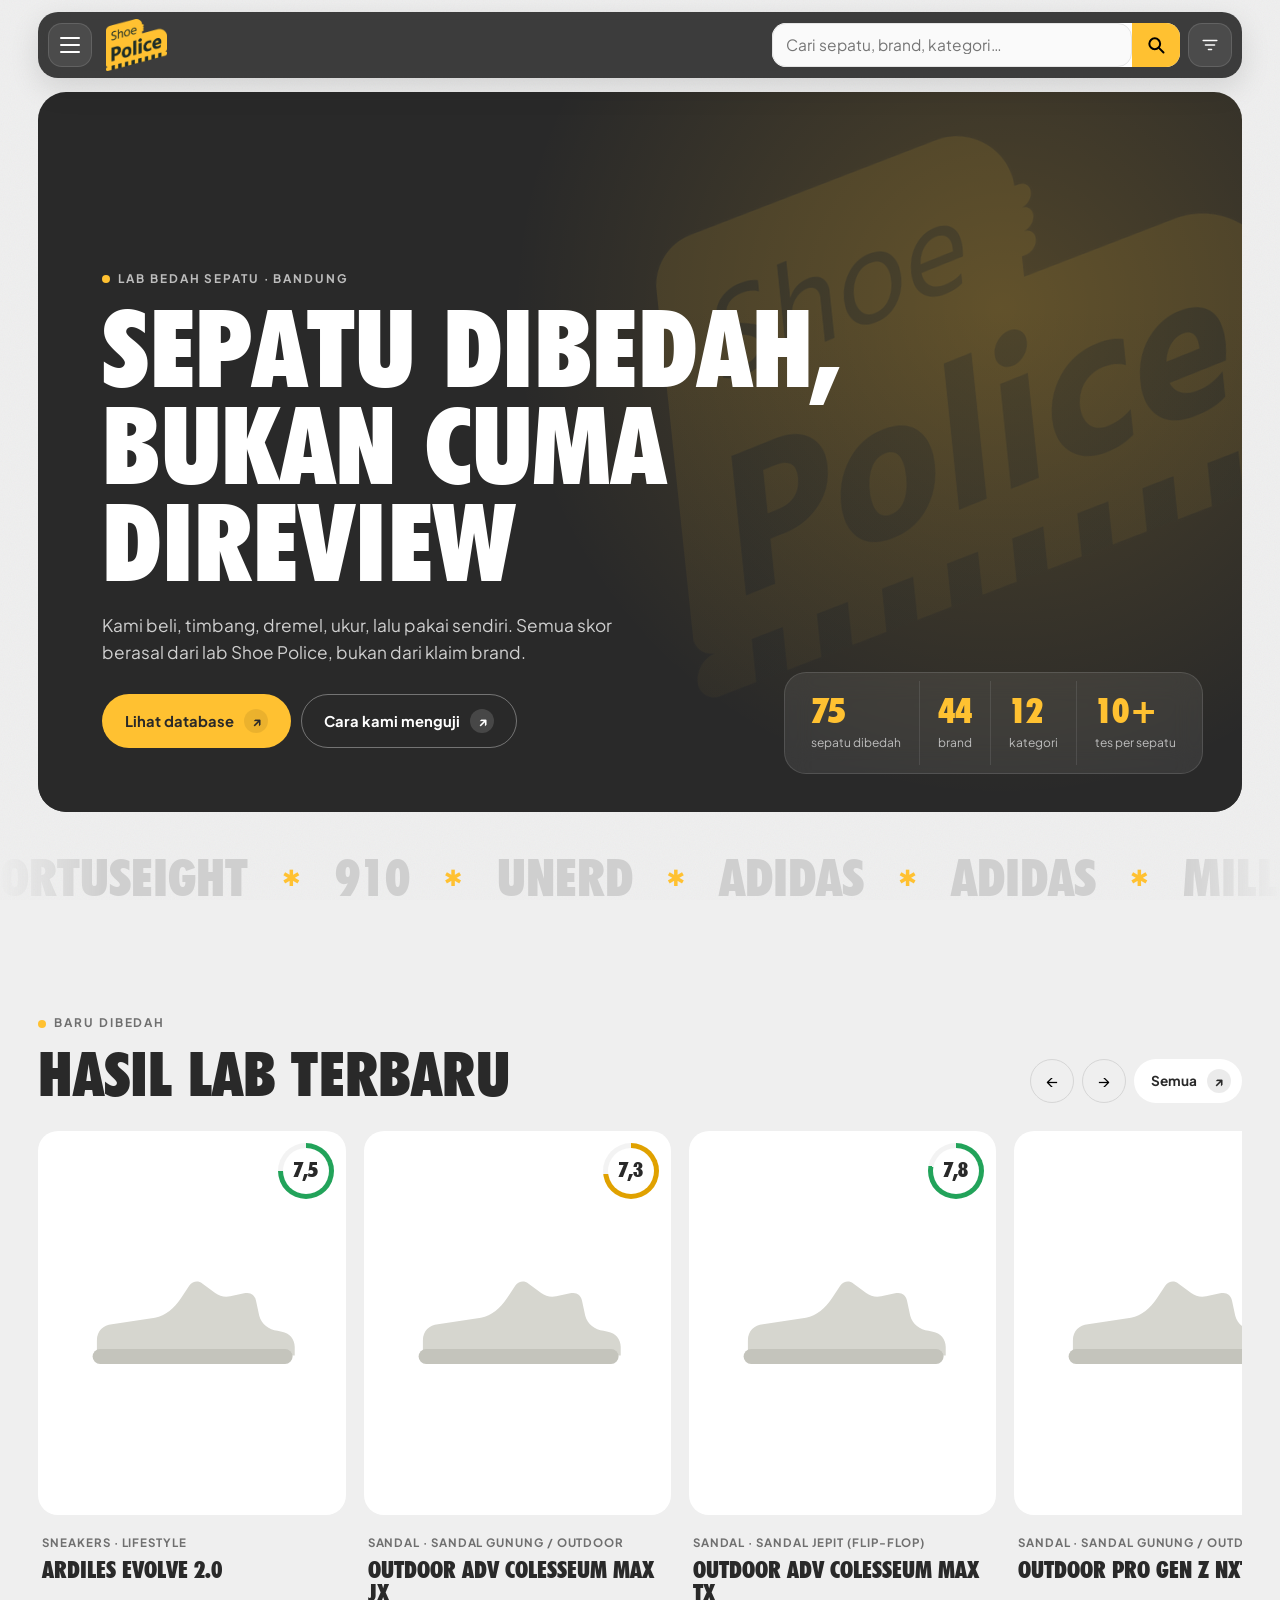
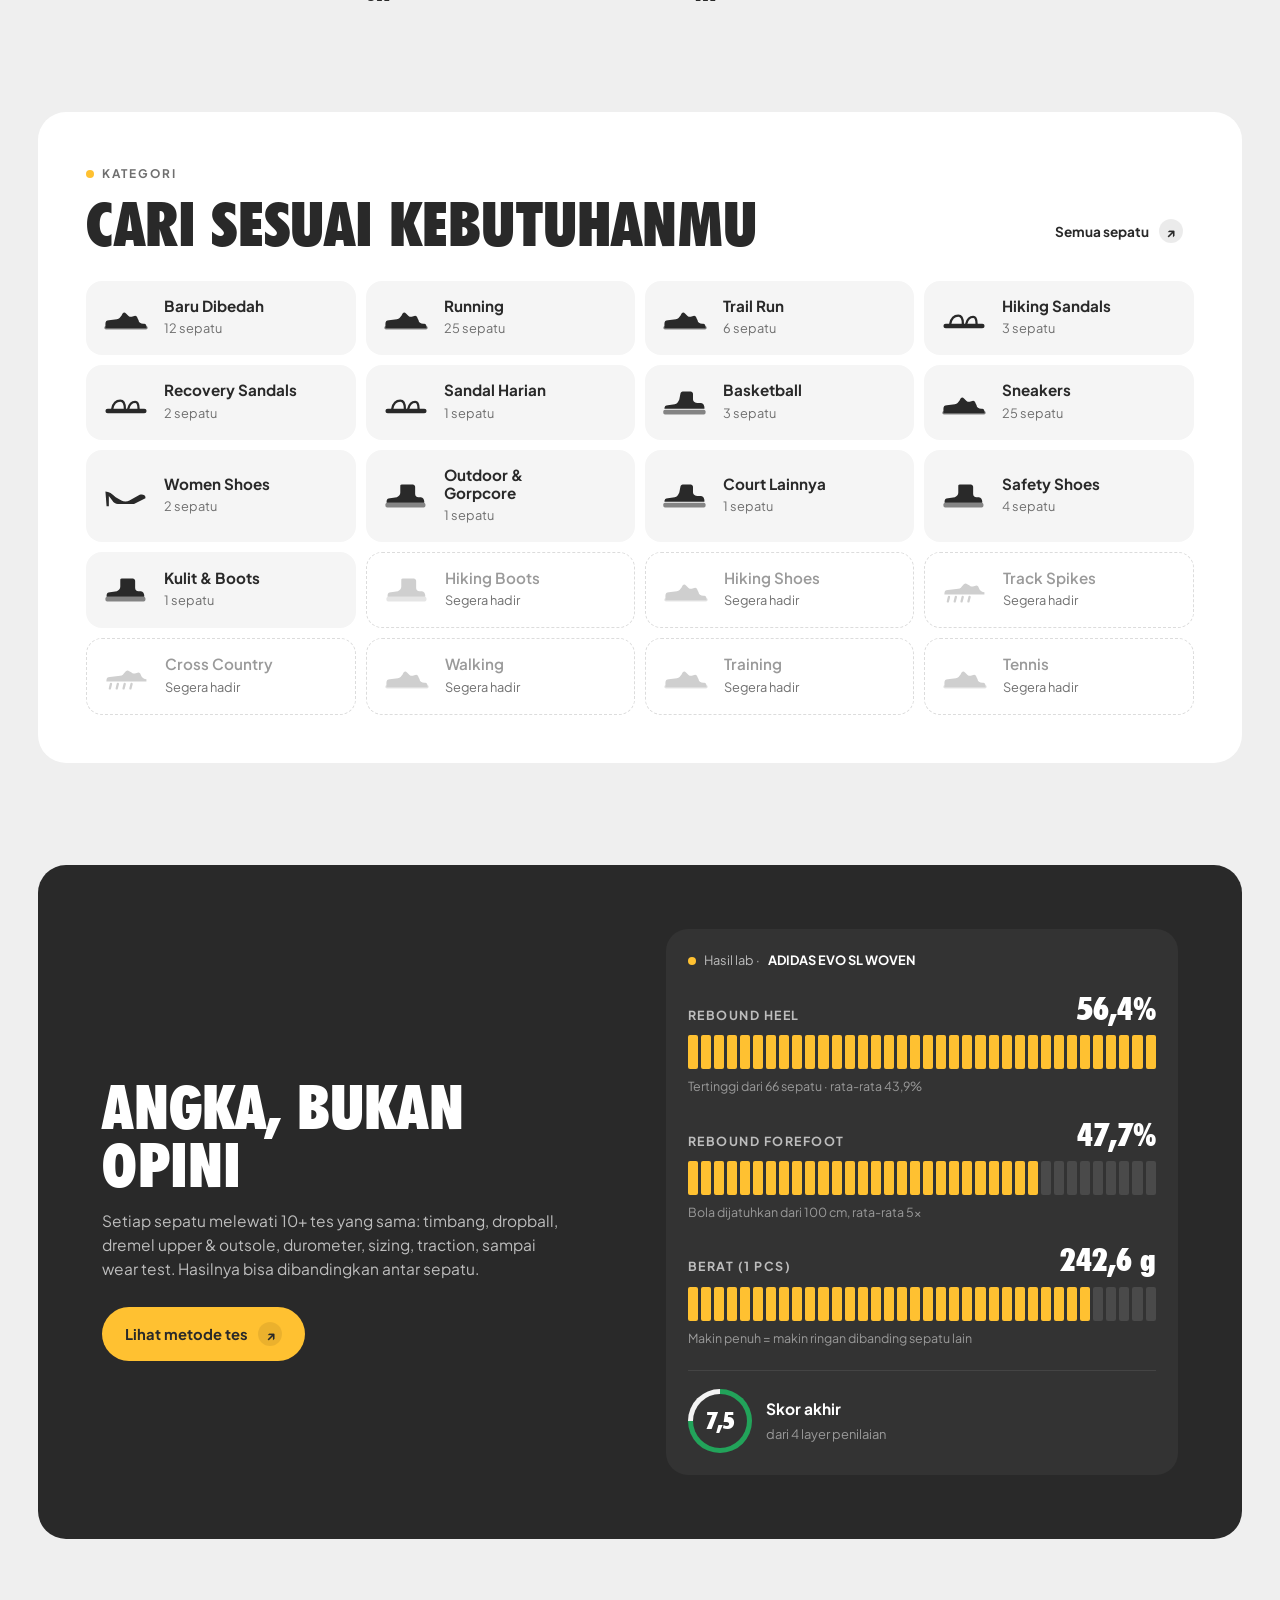
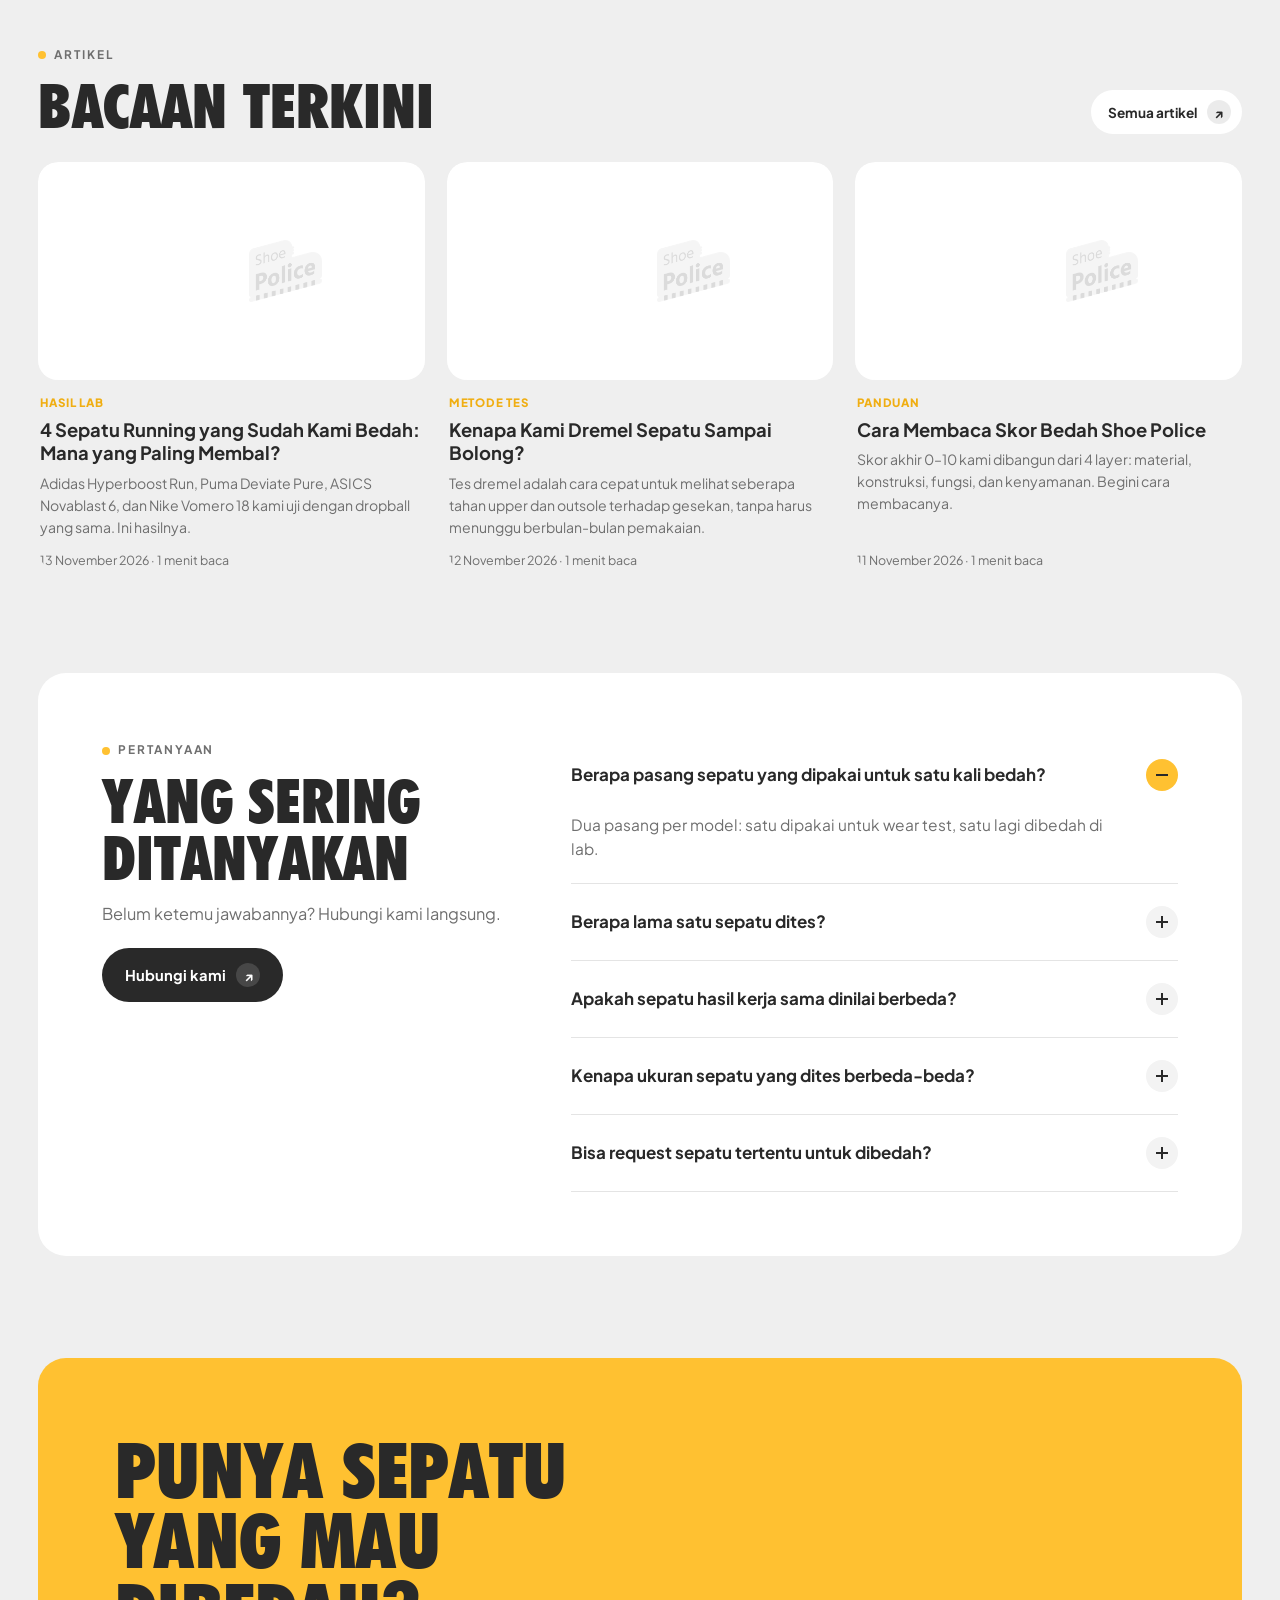
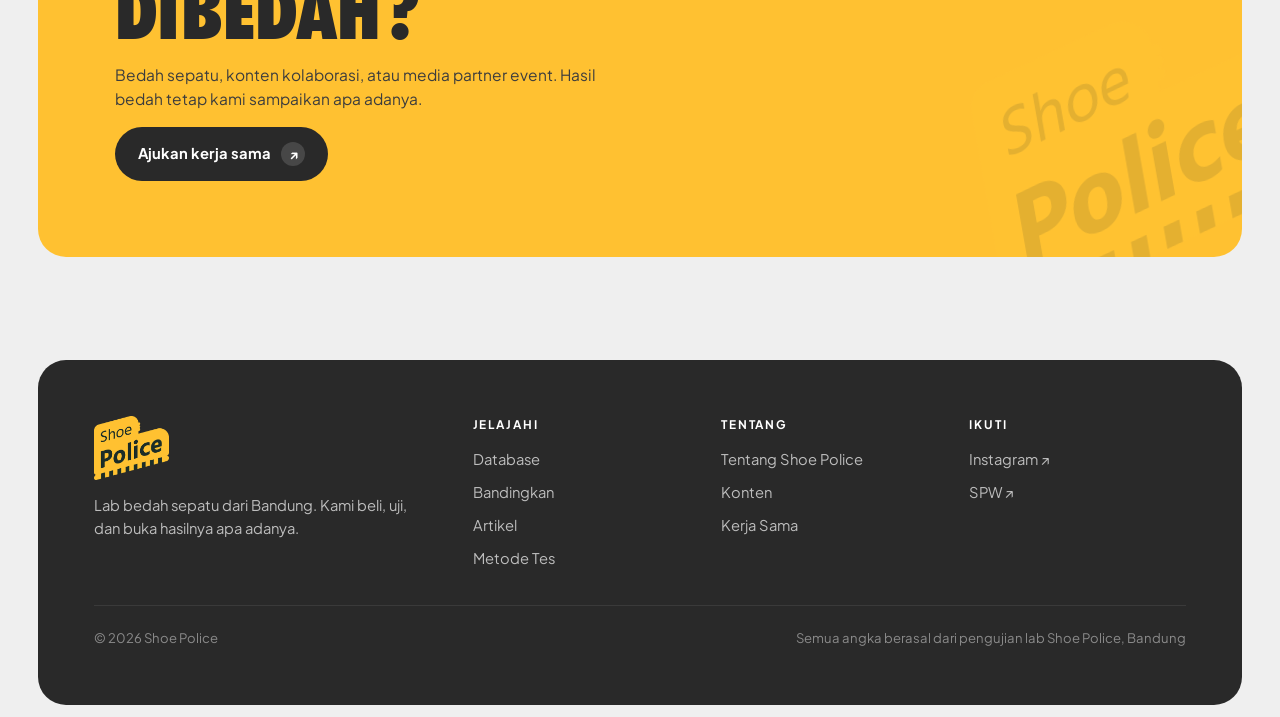
==== commit cc2659b9: "Add files via upload" ====
--- a/index.html
+++ b/index.html
@@ -7,7 +7,7 @@
 <meta name="description" content="Shoe Police membedah sepatu di lab: berat, rebound midsole, kekerasan foam, ketahanan upper & outsole. Cari hasil bedah per kategori.">
 <link rel="icon" href="assets/logo/favicon.png" type="image/png">
 <link rel="apple-touch-icon" href="assets/logo/apple-touch-icon.png">
-<link rel="stylesheet" href="assets/style.css?v=23">
+<link rel="stylesheet" href="assets/style.css?v=25">
 </head>
 <body data-hal="beranda">
 <main>
@@ -102,7 +102,7 @@
   </section>
 </main>
 
-<script src="assets/app.js?v=23"></script>
+<script src="assets/app.js?v=25"></script>
 <script>
 (async () => {
   const [cfg, { sepatu = [] }] = await Promise.all([SP.muatConfig(), SP.muatData()]);
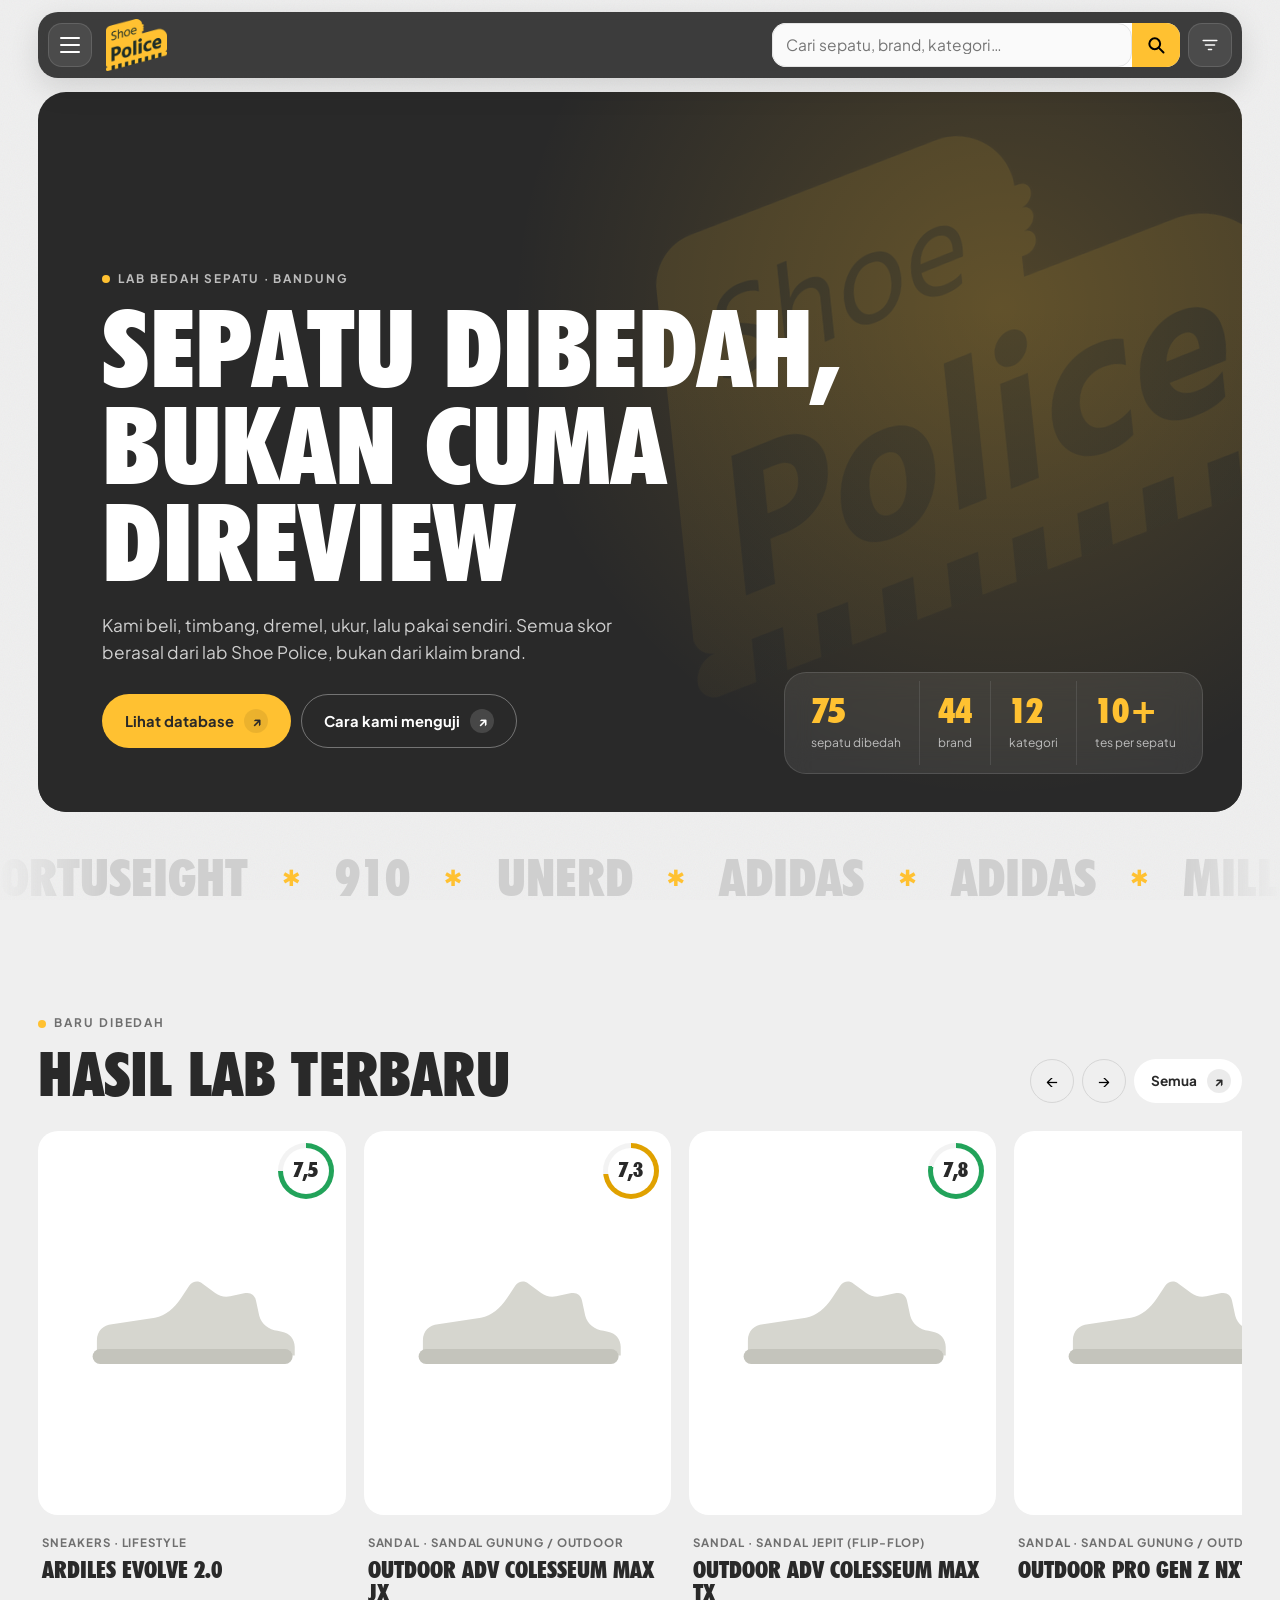
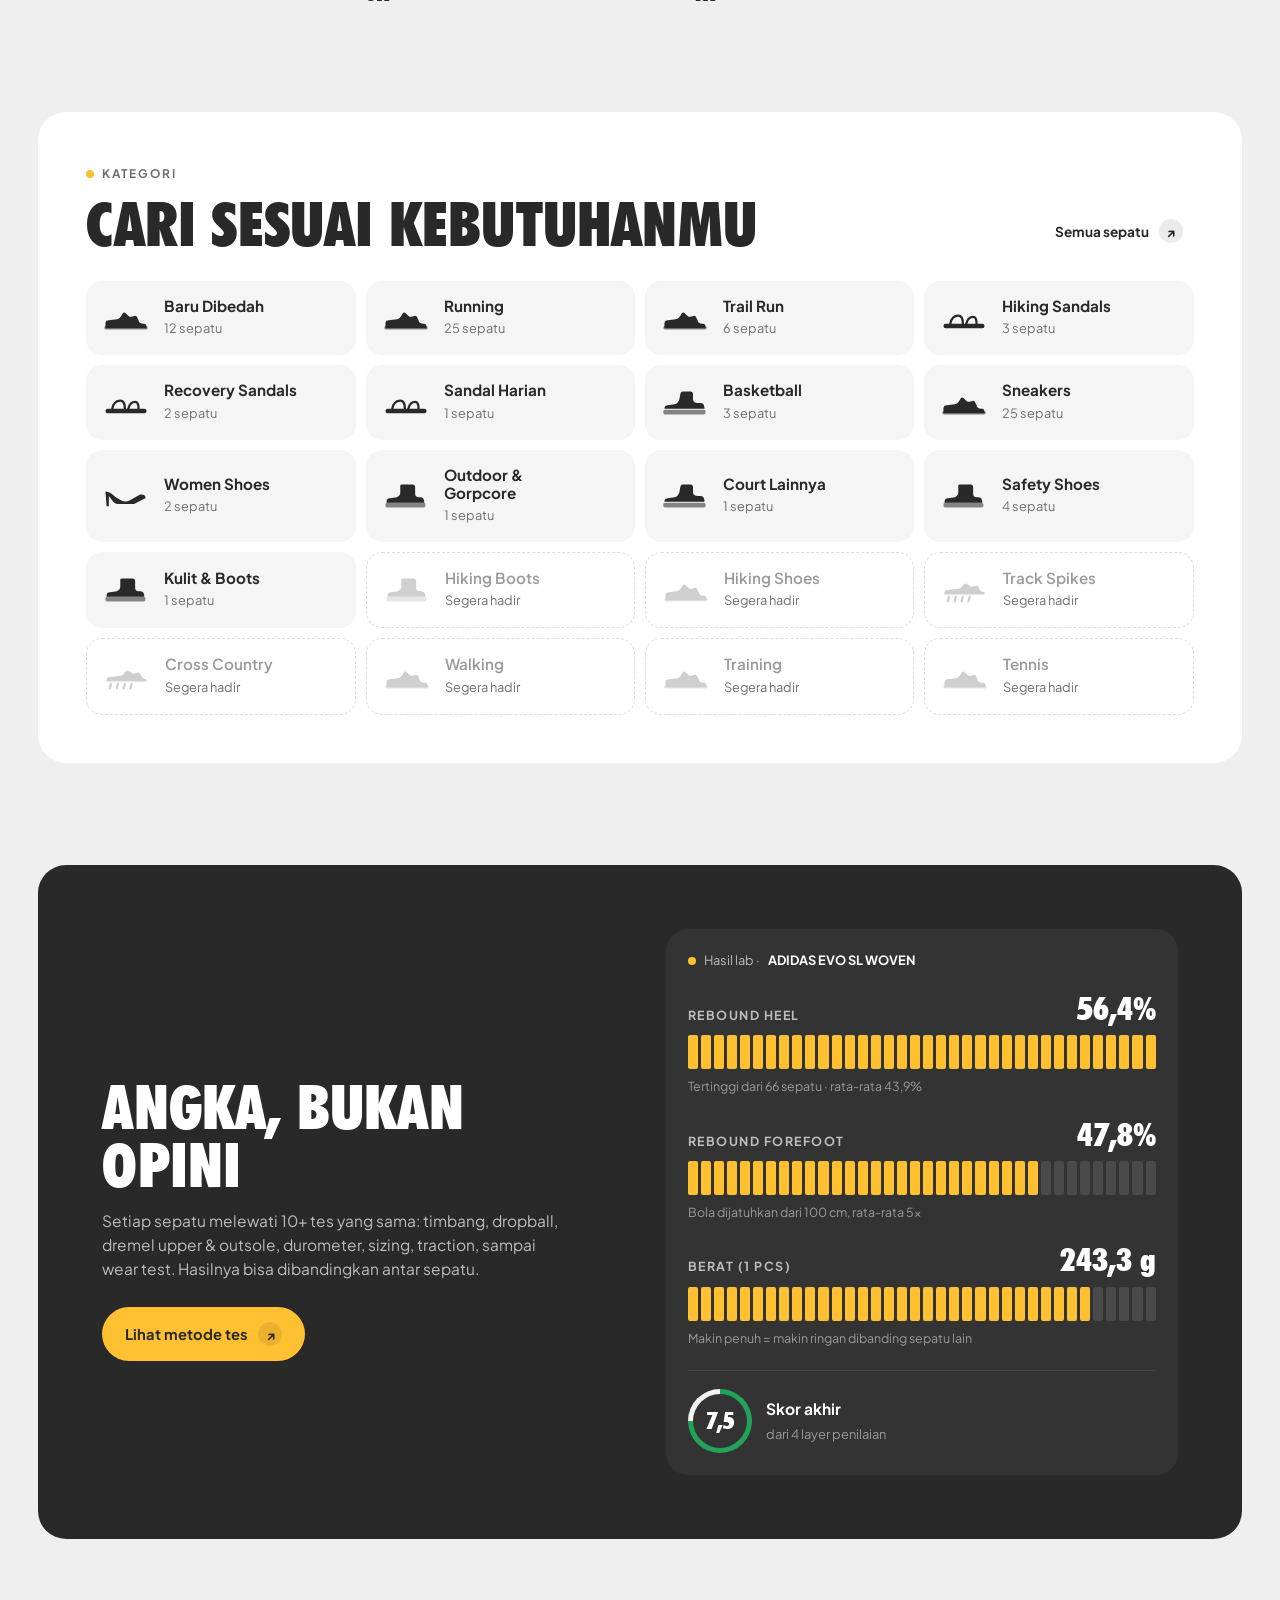
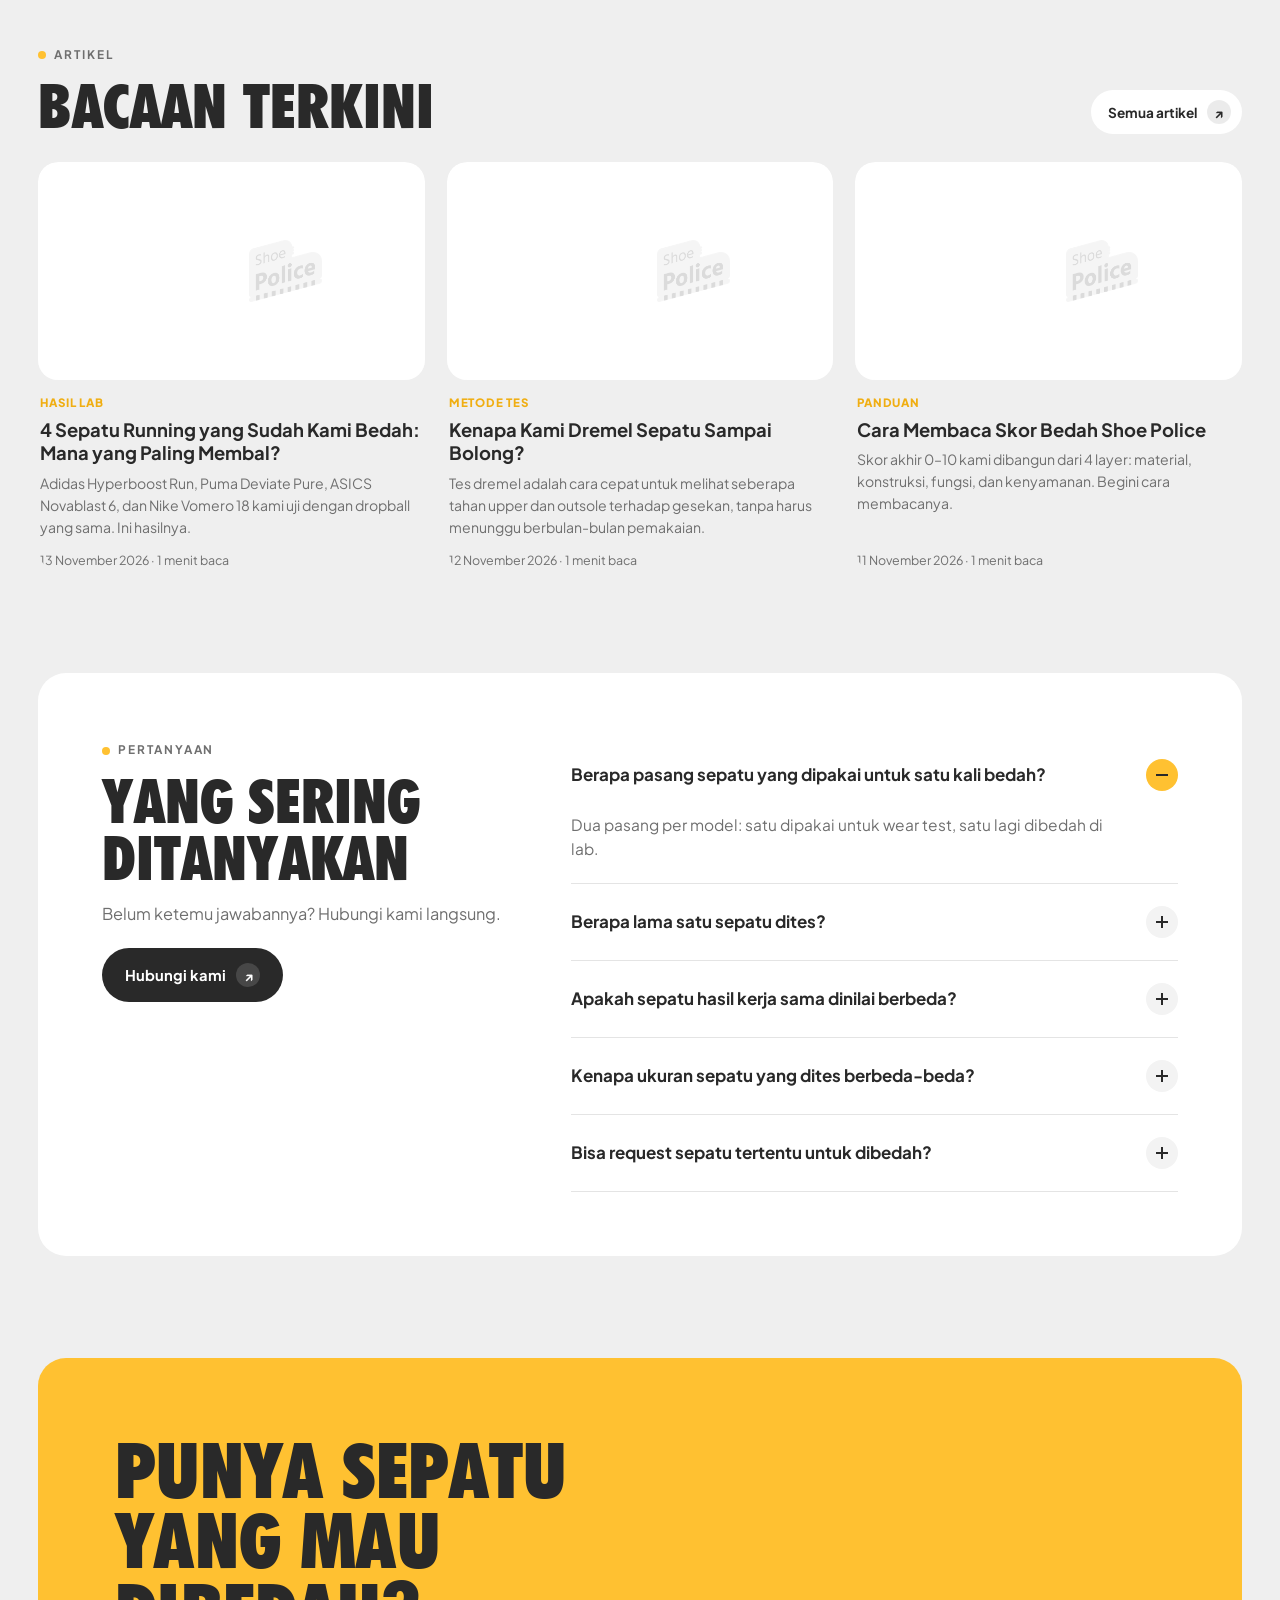
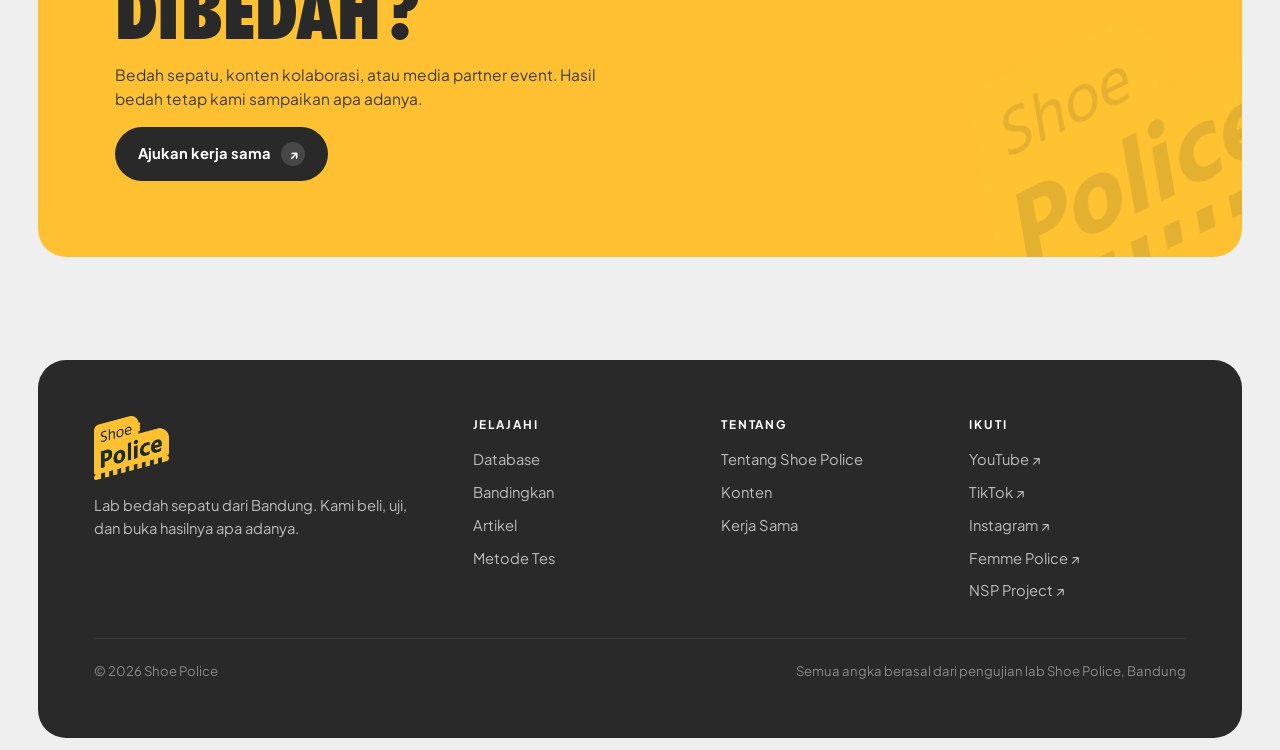
==== commit bf5452fc: "Add files via upload" ====
--- a/index.html
+++ b/index.html
@@ -7,7 +7,7 @@
 <meta name="description" content="Shoe Police membedah sepatu di lab: berat, rebound midsole, kekerasan foam, ketahanan upper & outsole. Cari hasil bedah per kategori.">
 <link rel="icon" href="assets/logo/favicon.png" type="image/png">
 <link rel="apple-touch-icon" href="assets/logo/apple-touch-icon.png">
-<link rel="stylesheet" href="assets/style.css?v=25">
+<link rel="stylesheet" href="assets/style.css?v=26">
 </head>
 <body data-hal="beranda">
 <main>
@@ -102,7 +102,7 @@
   </section>
 </main>
 
-<script src="assets/app.js?v=25"></script>
+<script src="assets/app.js?v=26"></script>
 <script>
 (async () => {
   const [cfg, { sepatu = [] }] = await Promise.all([SP.muatConfig(), SP.muatData()]);
--- a/assets/style.css
+++ b/assets/style.css
@@ -870,3 +870,4 @@
 /* perbaikan: header & saran pencarian selalu di atas konten */
 .nav{z-index:50!important}
 .saran{z-index:60}
+.m-sos{gap:8px 14px!important;flex-wrap:wrap}.m-sos a{font-size:.85rem}
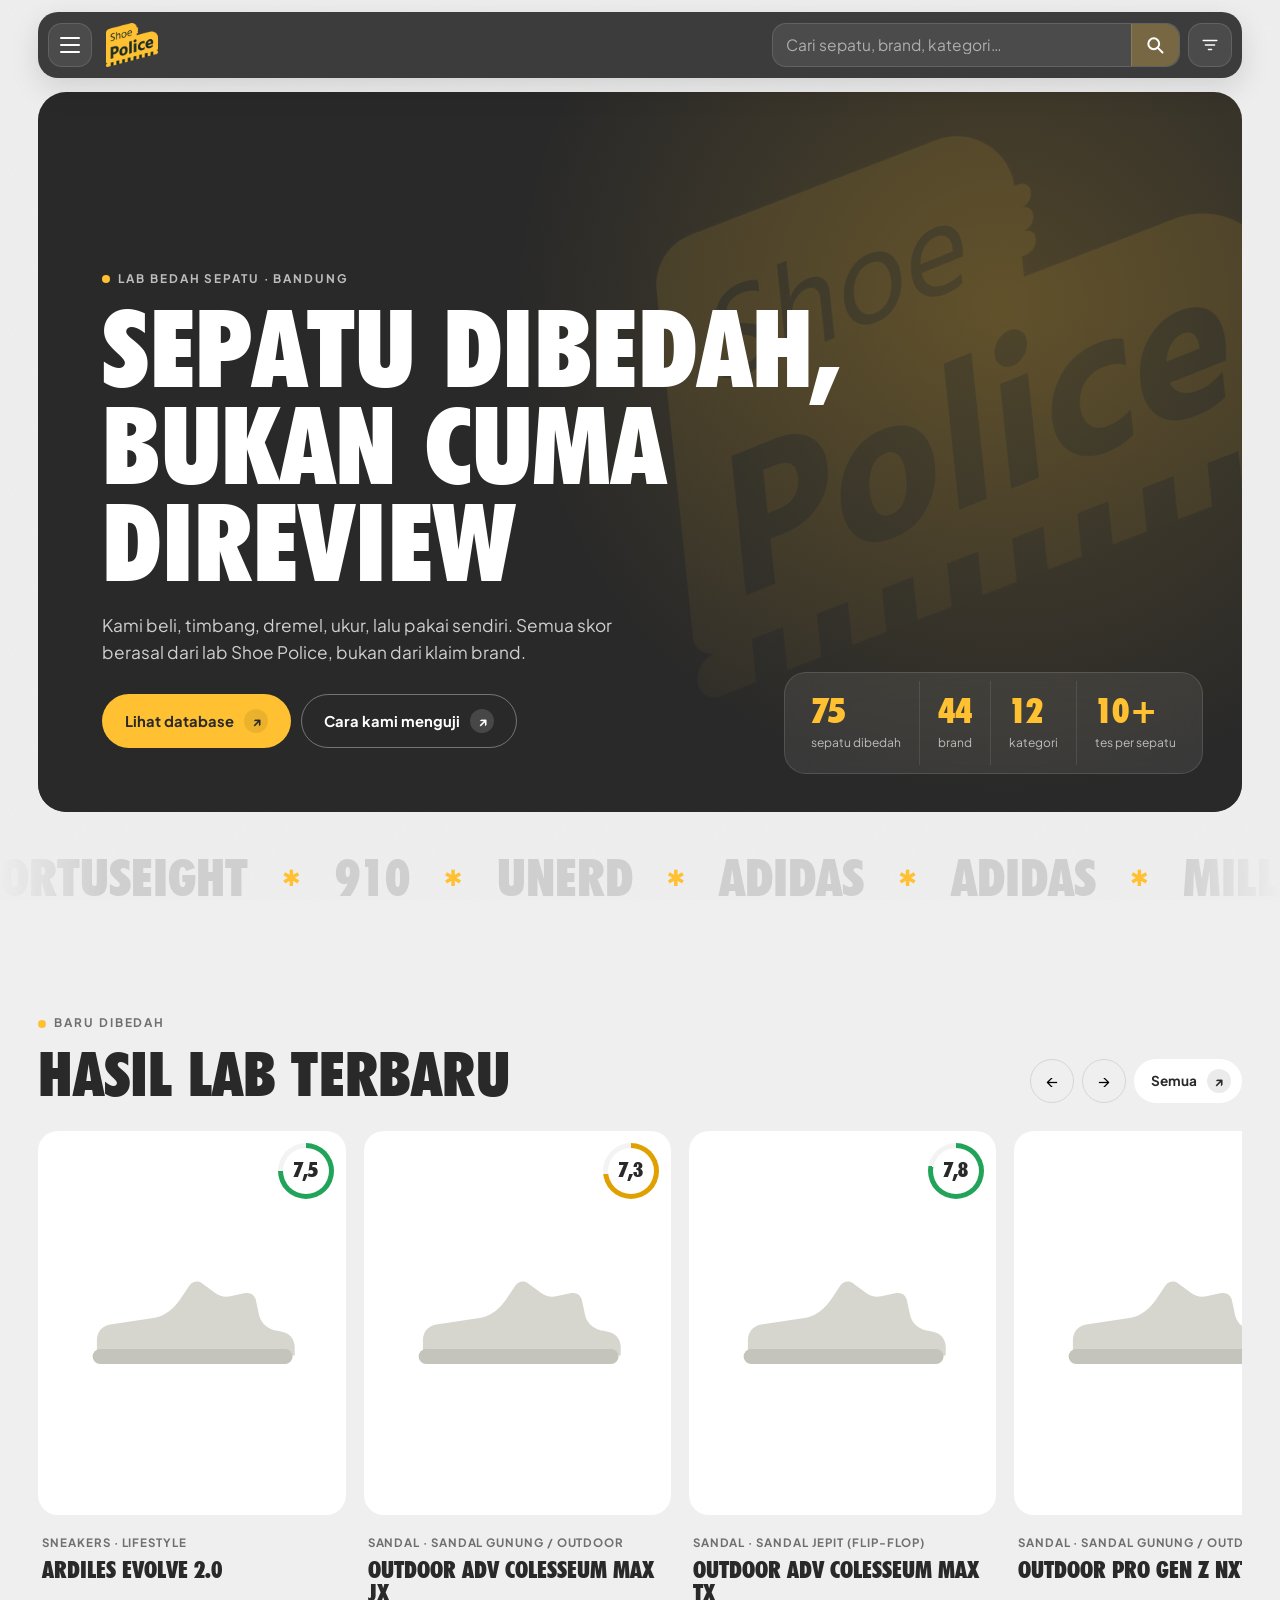
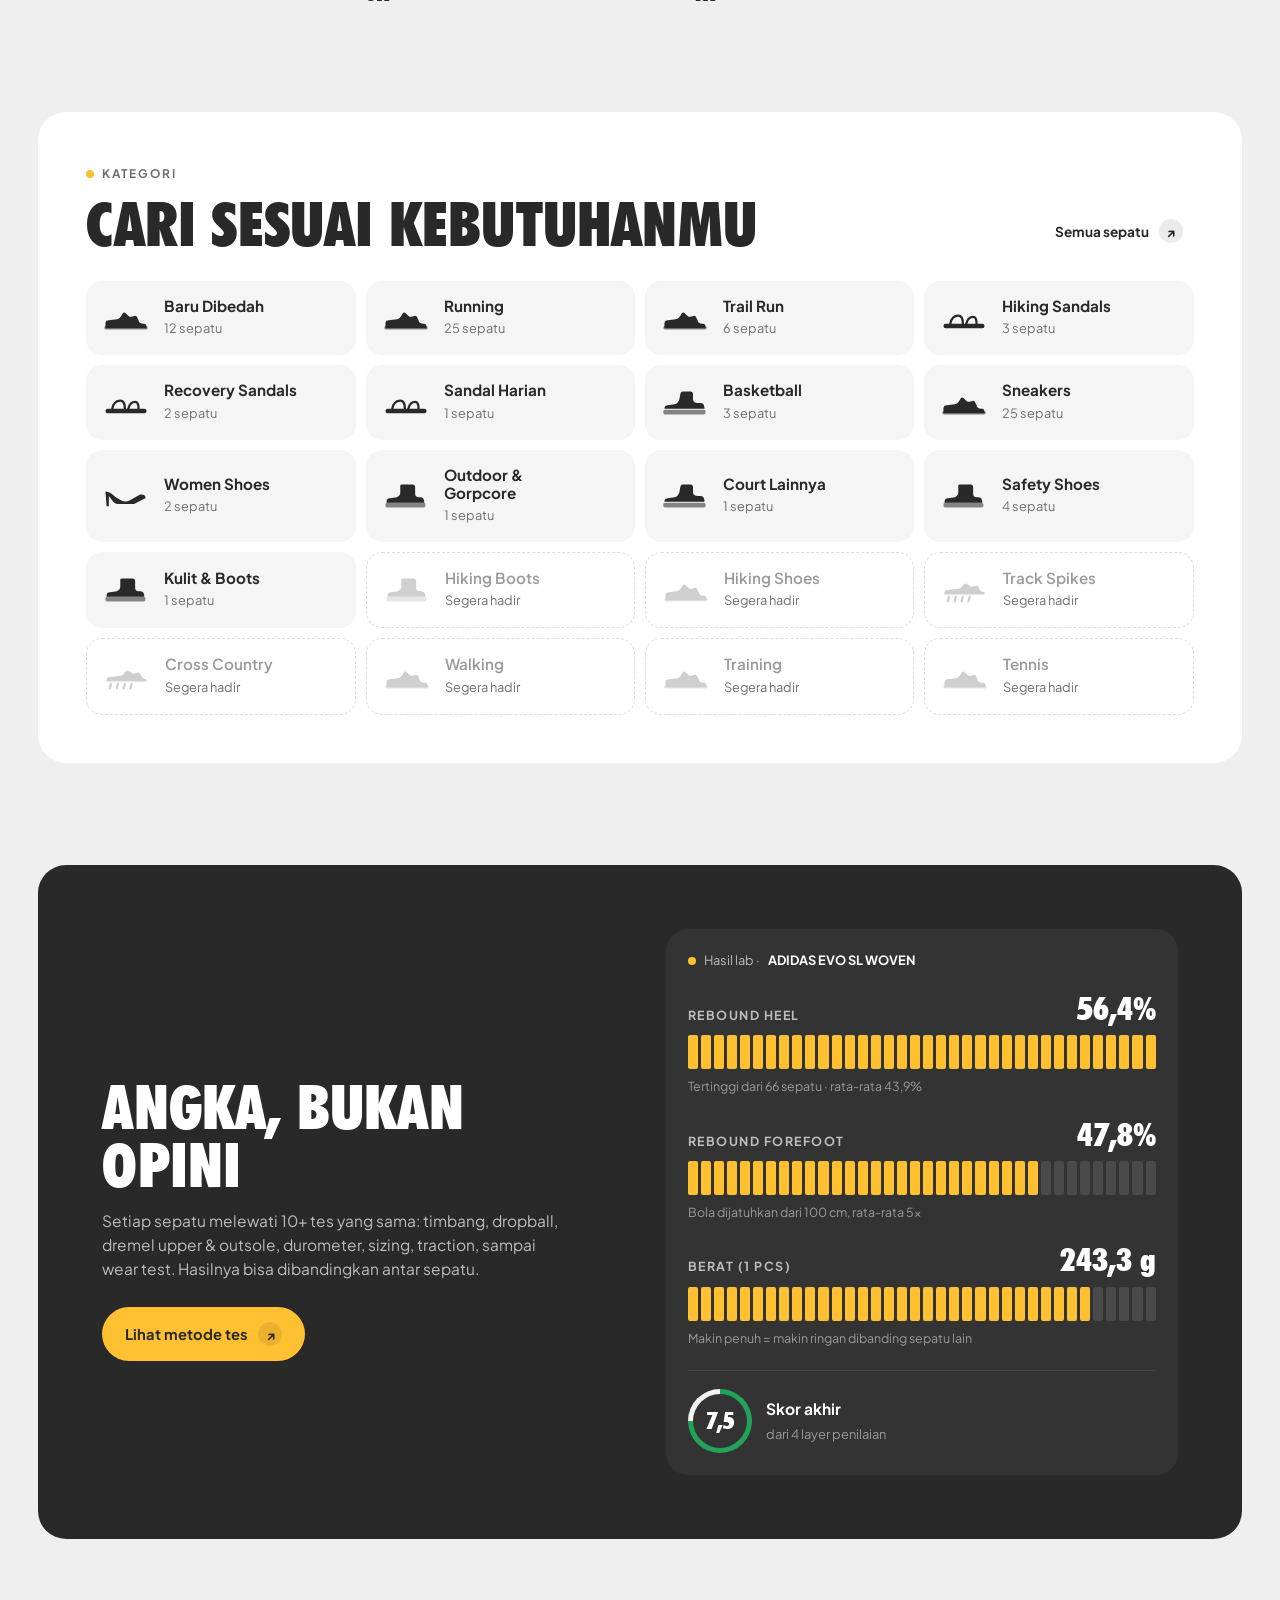
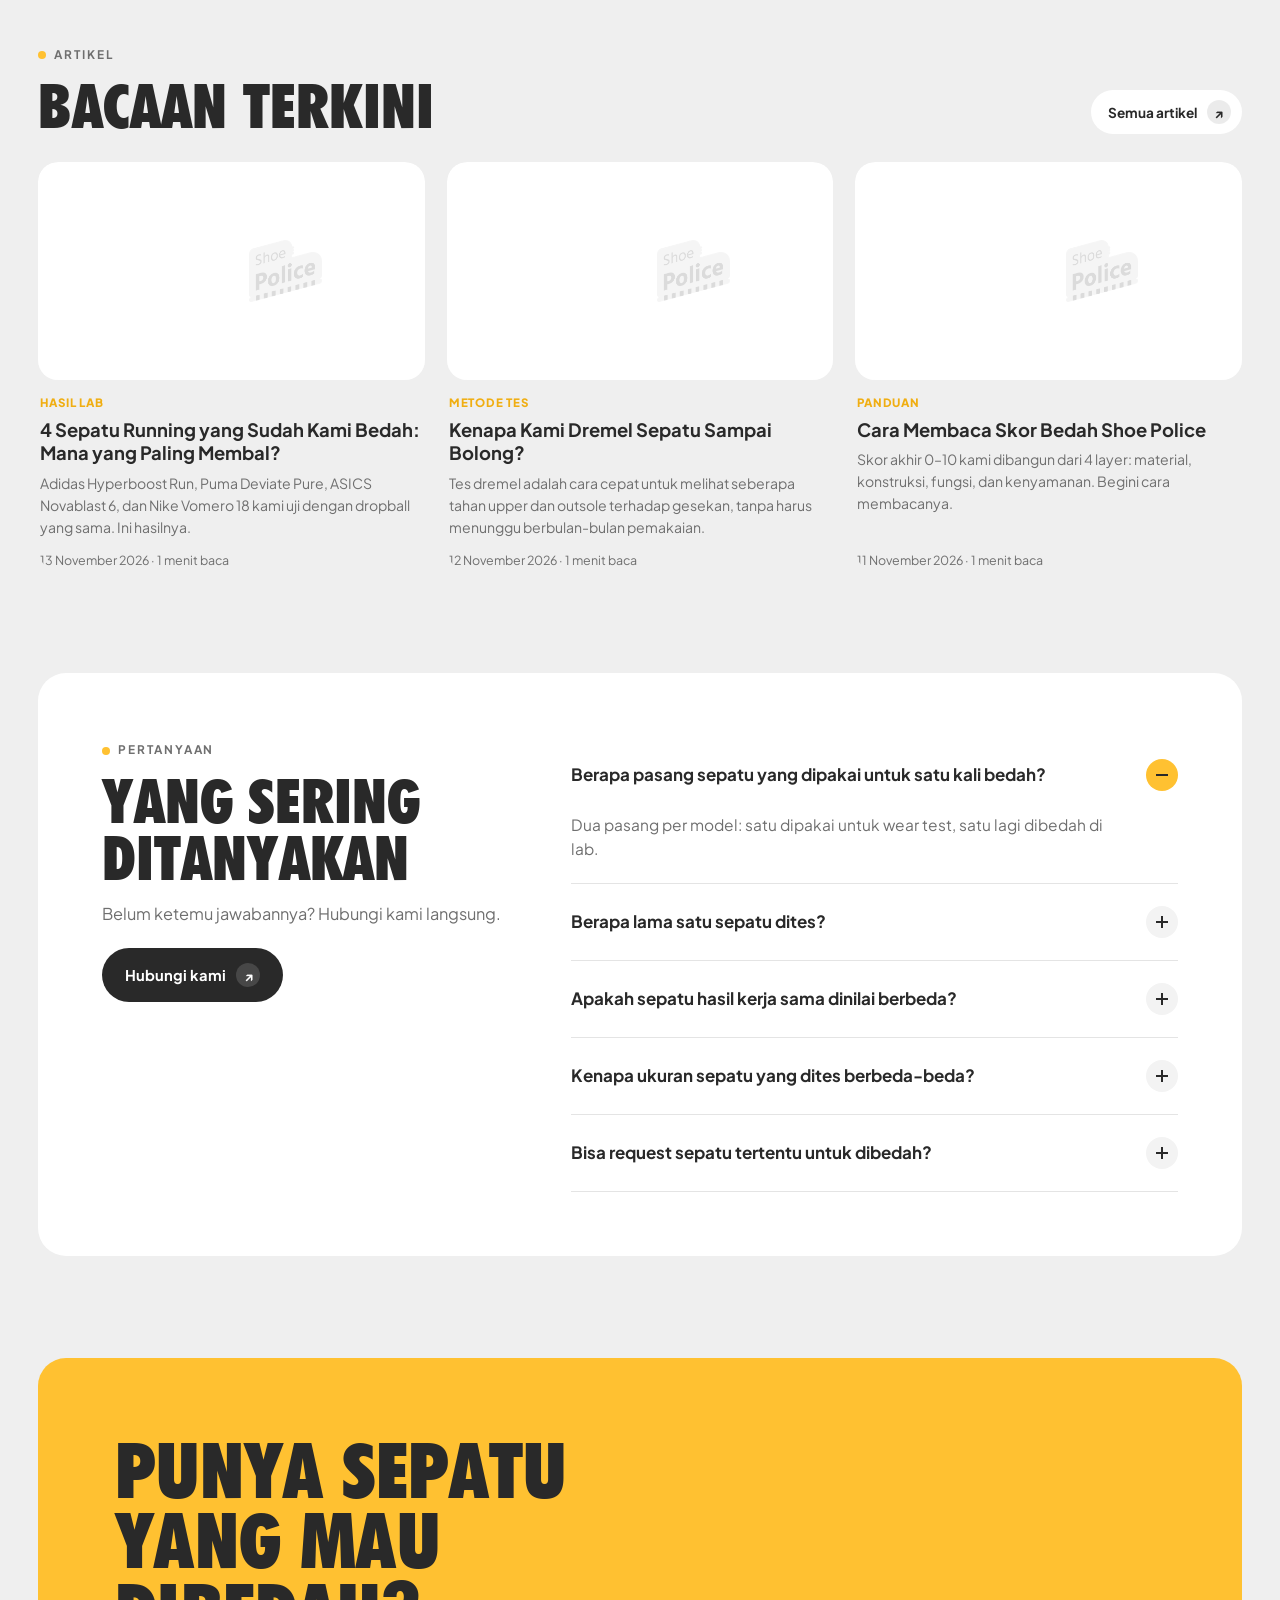
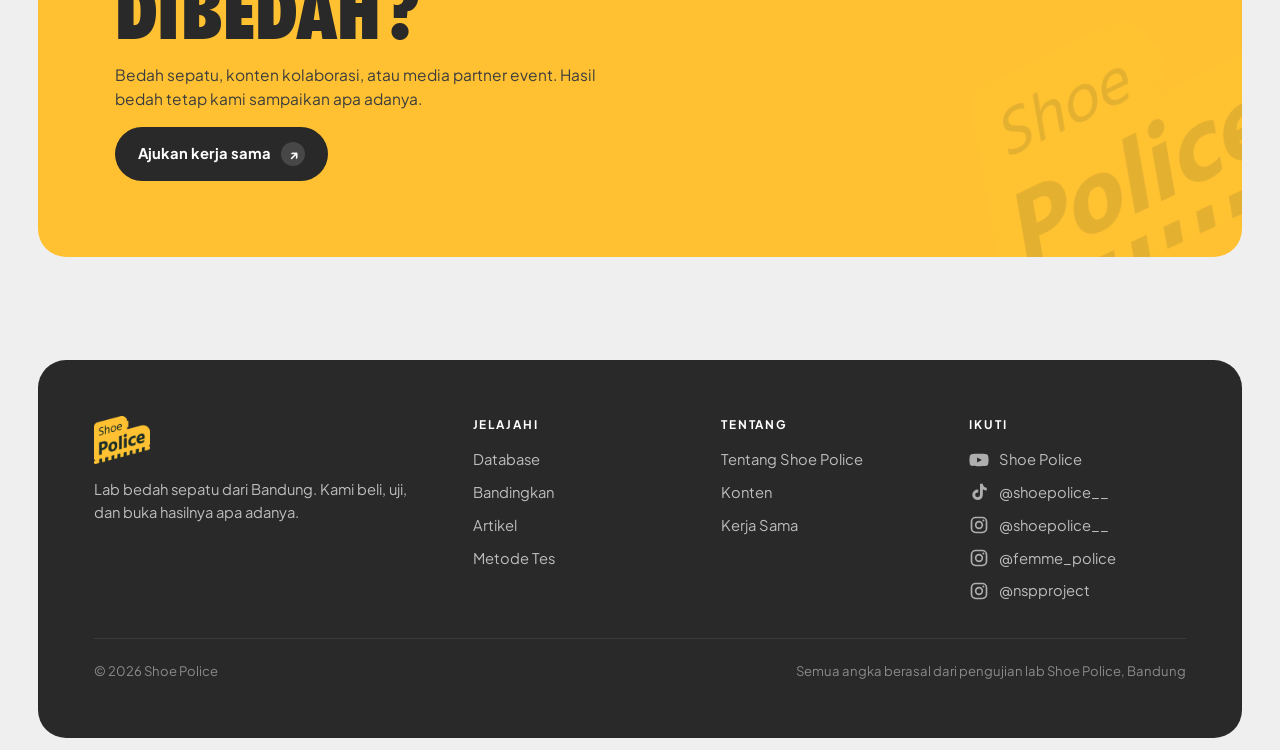
==== commit 1ea19c38: "Add files via upload" ====
--- a/index.html
+++ b/index.html
@@ -7,7 +7,7 @@
 <meta name="description" content="Shoe Police membedah sepatu di lab: berat, rebound midsole, kekerasan foam, ketahanan upper & outsole. Cari hasil bedah per kategori.">
 <link rel="icon" href="assets/logo/favicon.png" type="image/png">
 <link rel="apple-touch-icon" href="assets/logo/apple-touch-icon.png">
-<link rel="stylesheet" href="assets/style.css?v=26">
+<link rel="stylesheet" href="assets/style.css?v=32">
 </head>
 <body data-hal="beranda">
 <main>
@@ -102,7 +102,7 @@
   </section>
 </main>
 
-<script src="assets/app.js?v=26"></script>
+<script src="assets/app.js?v=32"></script>
 <script>
 (async () => {
   const [cfg, { sepatu = [] }] = await Promise.all([SP.muatConfig(), SP.muatData()]);
@@ -123,7 +123,9 @@
   // marquee nama brand
   const brands = [...new Set(sepatu.map(s => s.brand))];
   const isiM = brands.map(b => `<span>${e(b)}</span><i>✱</i>`).join('');
-  $('marquee').innerHTML = isiM + isiM + isiM + isiM;
+  $('marquee').innerHTML = isiM + isiM;
+  // kecepatan tetap pelan (± 35 px per detik), berapa pun jumlah brand-nya
+  requestAnimationFrame(() => { const m = $('marquee'); m.style.animationDuration = Math.max(30, m.scrollWidth / 2 / 35) + 's'; });
 
   // baru dibedah
   $('baru').innerHTML = SP.terbaru(sepatu.filter(s => s.lengkap !== false)).slice(0, 10).map(s => `
--- a/assets/style.css
+++ b/assets/style.css
@@ -871,3 +871,30 @@
 .nav{z-index:50!important}
 .saran{z-index:60}
 .m-sos{gap:8px 14px!important;flex-wrap:wrap}.m-sos a{font-size:.85rem}
+
+/* ===== LINK PEMBELIAN ===== */
+.beli{margin-top:20px;padding-top:18px;border-top:1px solid rgba(41,41,41,.12)}
+.beli h4{font-family:'Futura-XBlkCn',sans-serif;text-transform:uppercase;letter-spacing:.02em;font-size:15px;margin:0 0 10px}
+.beli-list{display:flex;flex-wrap:wrap;gap:8px}
+.beli-list a{display:flex;flex-direction:column;align-items:flex-start;gap:2px;padding:10px 16px;border-radius:999px;background:#fff;border:1.5px solid #292929;color:#292929;text-decoration:none;font-weight:700;font-size:14px;line-height:1.1;transition:background .2s,transform .2s}
+.beli-list a small{font-weight:500;font-size:11px;opacity:.65}
+.beli-list a:hover{background:#ffc131;transform:translateY(-2px)}
+.beli-list a.beli-tokopedia{border-color:#03ac0e}
+.beli-list a.beli-shopee{border-color:#ee4d2d}
+.beli-list a.beli-blibli{border-color:#0095da}
+.beli p{font-size:12px;opacity:.6;margin:10px 0 0}
+@media (max-width:520px){.beli-list a{flex:1 1 calc(50% - 8px)}}
+
+/* ===== HEADER: logo setinggi tombol, search bar transparan ===== */
+.nav .logo img{height:44px!important}
+.nav .cari-box{background:rgba(255,255,255,.08);border:1px solid rgba(255,255,255,.12);border-radius:14px}
+.nav .cari-box input{color:#fff;background:transparent!important;border:0!important;box-shadow:none!important}
+.nav .cari-box input::placeholder{color:rgba(255,255,255,.55)}
+.nav .cari-box>button{background:rgba(255,193,49,.25);color:#fff;border-left:1px solid rgba(255,255,255,.12)}
+.nav .cari-box>button:hover{background:rgba(255,193,49,.45)}
+.nav .cari-box:focus-within{box-shadow:none;border-color:var(--kuning)}
+.nav .cari-box input:focus{outline:none}
+.ft-logo img{height:48px!important}
+#ft-sos a.sos,#m-sos a.sos{display:inline-flex;align-items:center;gap:10px}
+a.sos svg{flex:none;opacity:.9}
+a.sos:hover svg{color:var(--kuning);opacity:1}
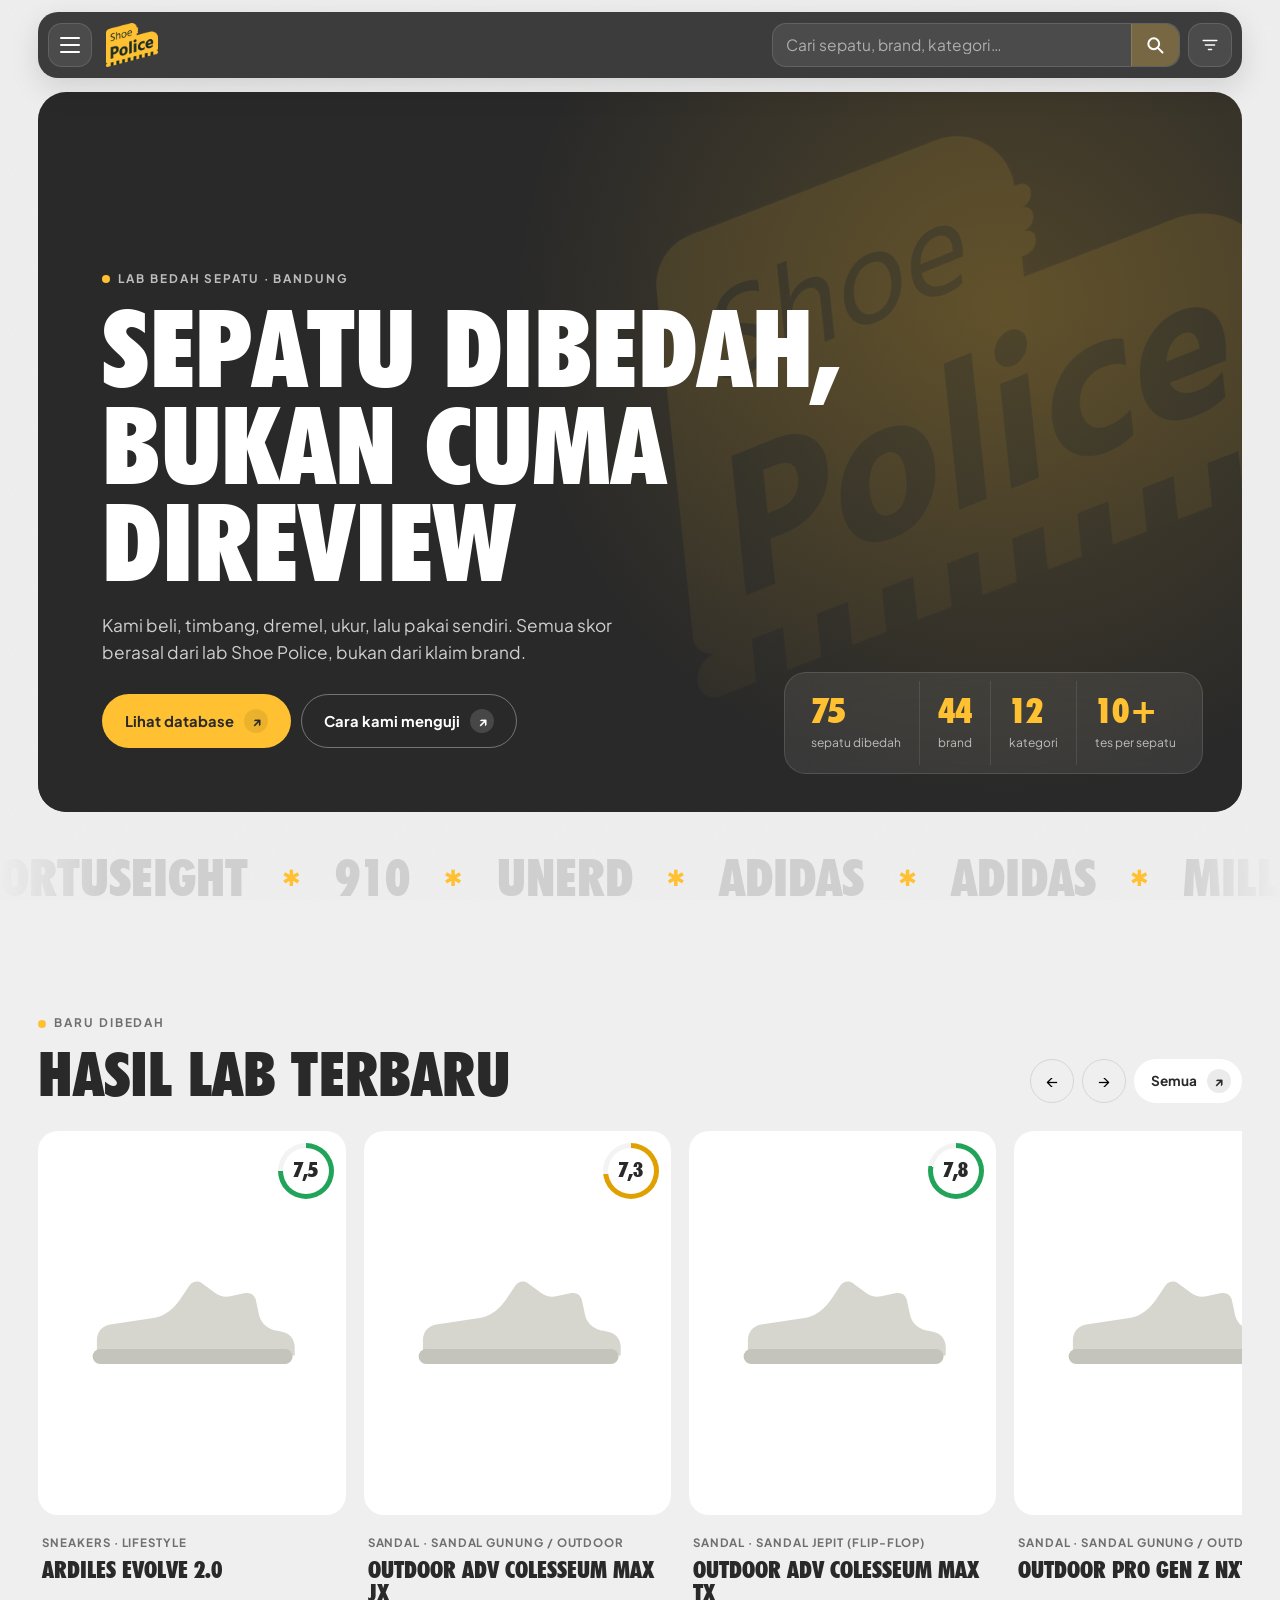
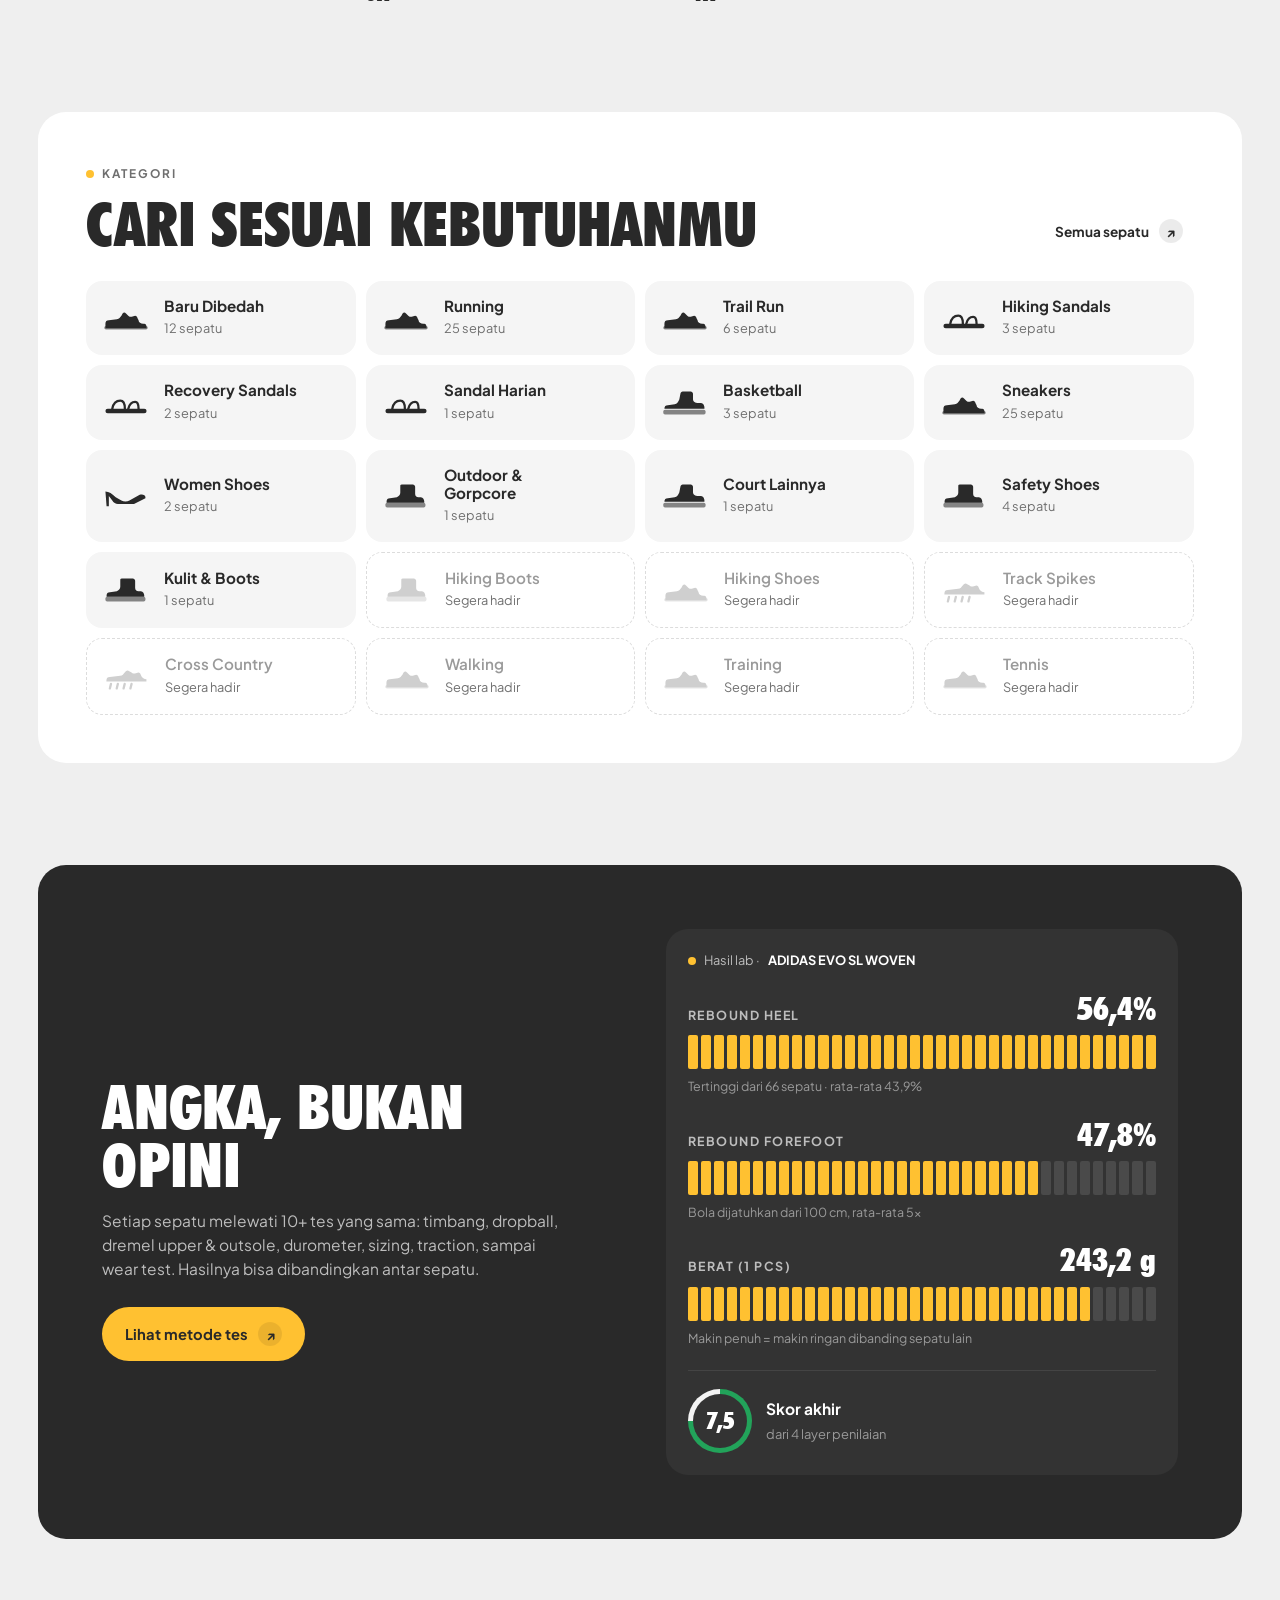
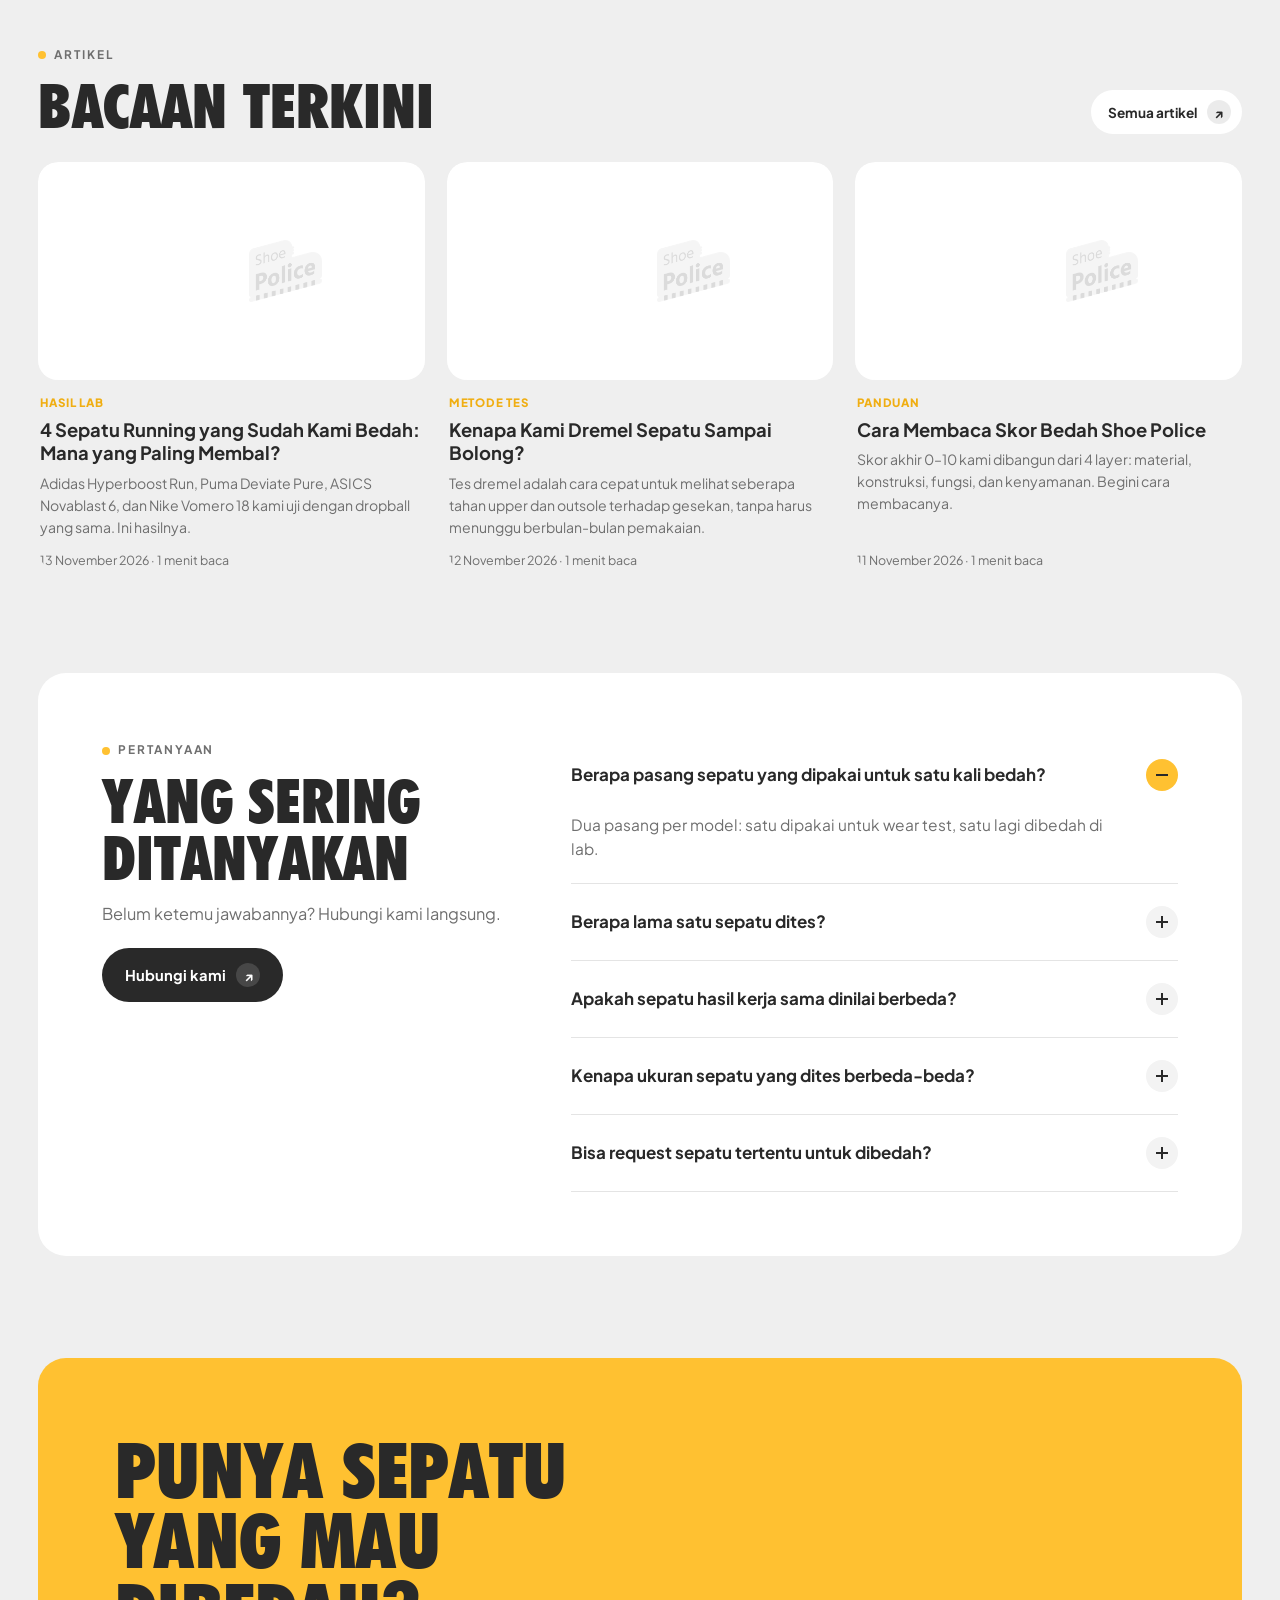
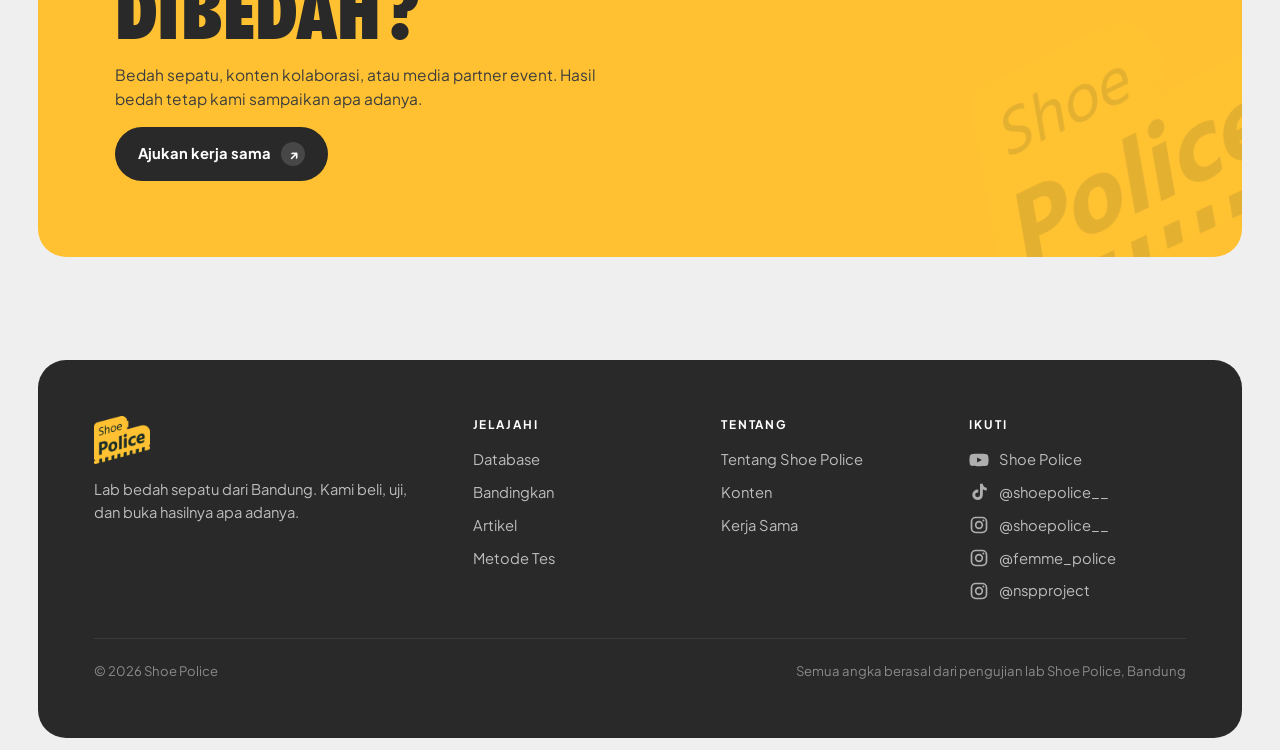
==== commit e51917ca: "Add files via upload" ====
--- a/index.html
+++ b/index.html
@@ -7,7 +7,7 @@
 <meta name="description" content="Shoe Police membedah sepatu di lab: berat, rebound midsole, kekerasan foam, ketahanan upper & outsole. Cari hasil bedah per kategori.">
 <link rel="icon" href="assets/logo/favicon.png" type="image/png">
 <link rel="apple-touch-icon" href="assets/logo/apple-touch-icon.png">
-<link rel="stylesheet" href="assets/style.css?v=32">
+<link rel="stylesheet" href="assets/style.css?v=33">
 </head>
 <body data-hal="beranda">
 <main>
@@ -102,7 +102,7 @@
   </section>
 </main>
 
-<script src="assets/app.js?v=32"></script>
+<script src="assets/app.js?v=33"></script>
 <script>
 (async () => {
   const [cfg, { sepatu = [] }] = await Promise.all([SP.muatConfig(), SP.muatData()]);
--- a/assets/style.css
+++ b/assets/style.css
@@ -898,3 +898,66 @@
 #ft-sos a.sos,#m-sos a.sos{display:inline-flex;align-items:center;gap:10px}
 a.sos svg{flex:none;opacity:.9}
 a.sos:hover svg{color:var(--kuning);opacity:1}
+
+/* ===== DETAIL TES PER KOMPONEN (upper · midsole · outsole · traksi · pemakaian) ===== */
+.panel h3.sub{font-size:1.25rem;margin:22px 0 4px}
+.panel h4{font-size:.95rem;font-weight:800;margin-bottom:8px}
+.fakta.dt{margin:6px 0 4px;width:100%}
+.tbl-wrap{overflow-x:auto;margin:10px 0 4px;border:1px solid var(--garis);border-radius:12px}
+.tbl-tes{width:100%;border-collapse:collapse;font-size:.88rem;min-width:420px}
+.tbl-tes th{background:var(--hitam);color:#fff;text-align:left;font-weight:700;padding:9px 12px;font-size:.78rem;text-transform:uppercase;letter-spacing:.4px;white-space:nowrap}
+.tbl-tes td{padding:9px 12px;border-top:1px solid var(--garis);vertical-align:top}
+.tbl-tes tbody tr:nth-child(even) td{background:#fafafa}
+.tbl-tes small{color:var(--redup);font-weight:700;margin-left:4px}
+.tbl-tes small.hasil{display:block;margin:3px 0 0;font-weight:500}
+.q{display:inline-flex;align-items:center;gap:4px;padding:2px 9px;border-radius:99px;font-size:.78rem;font-weight:700;white-space:nowrap;border:1px solid}
+.q-hi{color:#146c35;background:#e9f7ee;border-color:#bfe5cc}
+.q-ok{color:var(--teks);background:#FFF3D1;border-color:#f6dc93}
+.q-md{color:#9a5a0c;background:#fdf0e1;border-color:#f3cfa2}
+.q-lo{color:#a32f2f;background:#fbeaea;border-color:#f0bcbc}
+/* grafik batang */
+.grafik{margin:12px 0 6px}
+.g-leg{display:flex;gap:16px;font-size:.8rem;color:var(--redup);margin-bottom:10px;flex-wrap:wrap}
+.g-leg span{display:inline-flex;align-items:center;gap:6px}
+.g-leg i{width:12px;height:12px;border-radius:3px;display:inline-block}
+.c1{background:var(--kuning)} .c2{background:var(--hitam)}
+.g-bar{position:relative;display:flex;align-items:flex-end;gap:18px;height:190px;padding:22px 4px 0;border-bottom:1px solid #cfcfcf;background:repeating-linear-gradient(to top,transparent 0 37px,#f1f1f1 37px 38px)}
+.g-grp{flex:1;min-width:0;height:100%;display:flex;flex-direction:column;justify-content:flex-end;position:relative}
+.g-kol{flex:1;display:flex;align-items:flex-end;justify-content:center;gap:2px}
+.g-b{width:min(34px,42%);border-radius:4px 4px 0 0;position:relative;transition:filter .15s}
+.g-b:hover{filter:brightness(1.1)}
+.g-b b{position:absolute;bottom:100%;left:50%;transform:translateX(-50%);font-size:.72rem;font-weight:700;color:var(--teks);padding-bottom:2px;white-space:nowrap}
+.g-grp>span{position:absolute;top:100%;left:0;right:0;text-align:center;font-size:.74rem;color:var(--redup);padding-top:6px;line-height:1.25;overflow:hidden;text-overflow:ellipsis;display:-webkit-box;-webkit-line-clamp:2;-webkit-box-orient:vertical}
+.grafik .g-sat{margin-top:44px}
+.g-sat{font-size:.74rem;color:var(--redup)}
+.g-avg{position:absolute;left:0;right:0;bottom:calc(var(--avg) * (190px - 22px) / 190px);border-top:2px dashed var(--hitam);pointer-events:none}
+.g-leg i.c-avg{width:16px;height:0;border-top:2px dashed var(--hitam);border-radius:0}
+.drop-grid{display:grid;grid-template-columns:repeat(auto-fit,minmax(min(300px,100%),1fr));gap:18px;margin-top:10px}
+.drop{border:1px solid var(--garis);border-radius:12px;padding:14px}
+.drop .g-bar{gap:8px}
+.drop .angka-grid{margin-top:8px}
+/* durometer */
+.shore{margin:12px 0 6px;position:relative}
+.sh-zona{position:relative;height:22px;margin-left:150px;margin-right:70px}
+.sh-zona span{position:absolute;top:0;font-size:.68rem;color:var(--redup);border-left:1px dashed #bdbdbd;padding-left:4px;white-space:nowrap;overflow:hidden}
+.sh-row{display:grid;grid-template-columns:140px 1fr 60px;align-items:center;gap:10px;margin:7px 0}
+.sh-row>span{font-size:.84rem;font-weight:600;overflow:hidden;text-overflow:ellipsis;white-space:nowrap}
+.sh-track{height:14px;background:var(--abu);border-radius:99px;overflow:hidden}
+.sh-fill{height:100%;background:var(--kuning);border-radius:99px;box-shadow:inset -2px 0 0 #fff}
+.sh-row b{font-size:.9rem;text-align:right}
+.sh-row b i{font-style:normal;color:var(--redup);font-size:.72rem}
+/* daftar tes pemakaian */
+.qa-grid{display:grid;grid-template-columns:repeat(auto-fit,minmax(min(260px,100%),1fr));gap:16px;margin-top:8px}
+.qa{border:1px solid var(--garis);border-radius:12px;padding:14px 16px}
+.qa dl>div{display:flex;justify-content:space-between;gap:12px;padding:7px 0;border-top:1px solid var(--garis);font-size:.86rem}
+.qa dl>div:first-child{border-top:0}
+.qa dt{color:var(--redup)}
+.qa dd{font-weight:700;text-align:right}
+@media (max-width:640px){
+  .g-bar{gap:8px}
+  .sh-zona{margin-left:96px;margin-right:56px}
+  .sh-row{grid-template-columns:86px 1fr 50px}
+  .qa dl>div{flex-direction:column;gap:2px}.qa dd{text-align:left}
+}
+.d-badan{grid-template-columns:220px minmax(0,1fr)}.d-badan>div{min-width:0}@media(max-width:900px){.d-badan{grid-template-columns:minmax(0,1fr)}}
+.drop .angka-grid{grid-template-columns:1fr 1fr}.drop .angka-grid div{padding:10px 0}@media(max-width:640px){.sh-zona{display:none}}
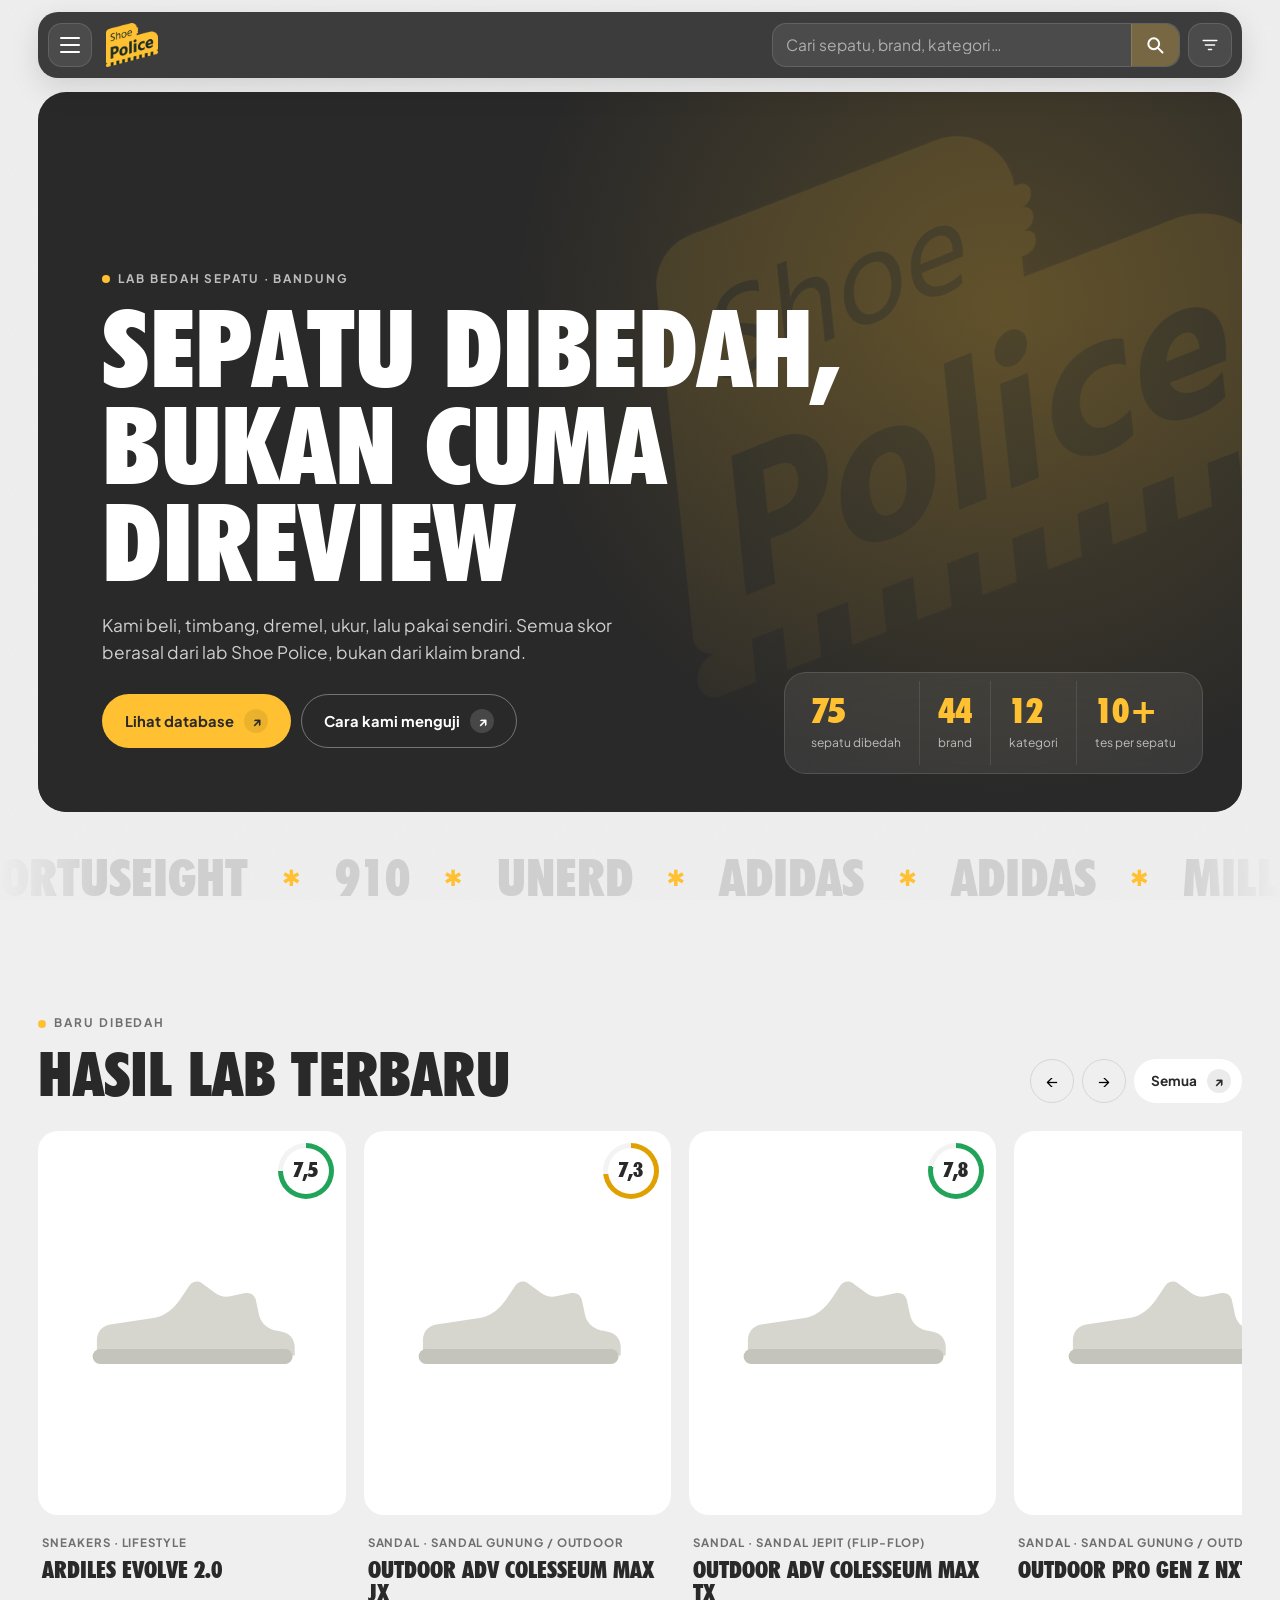
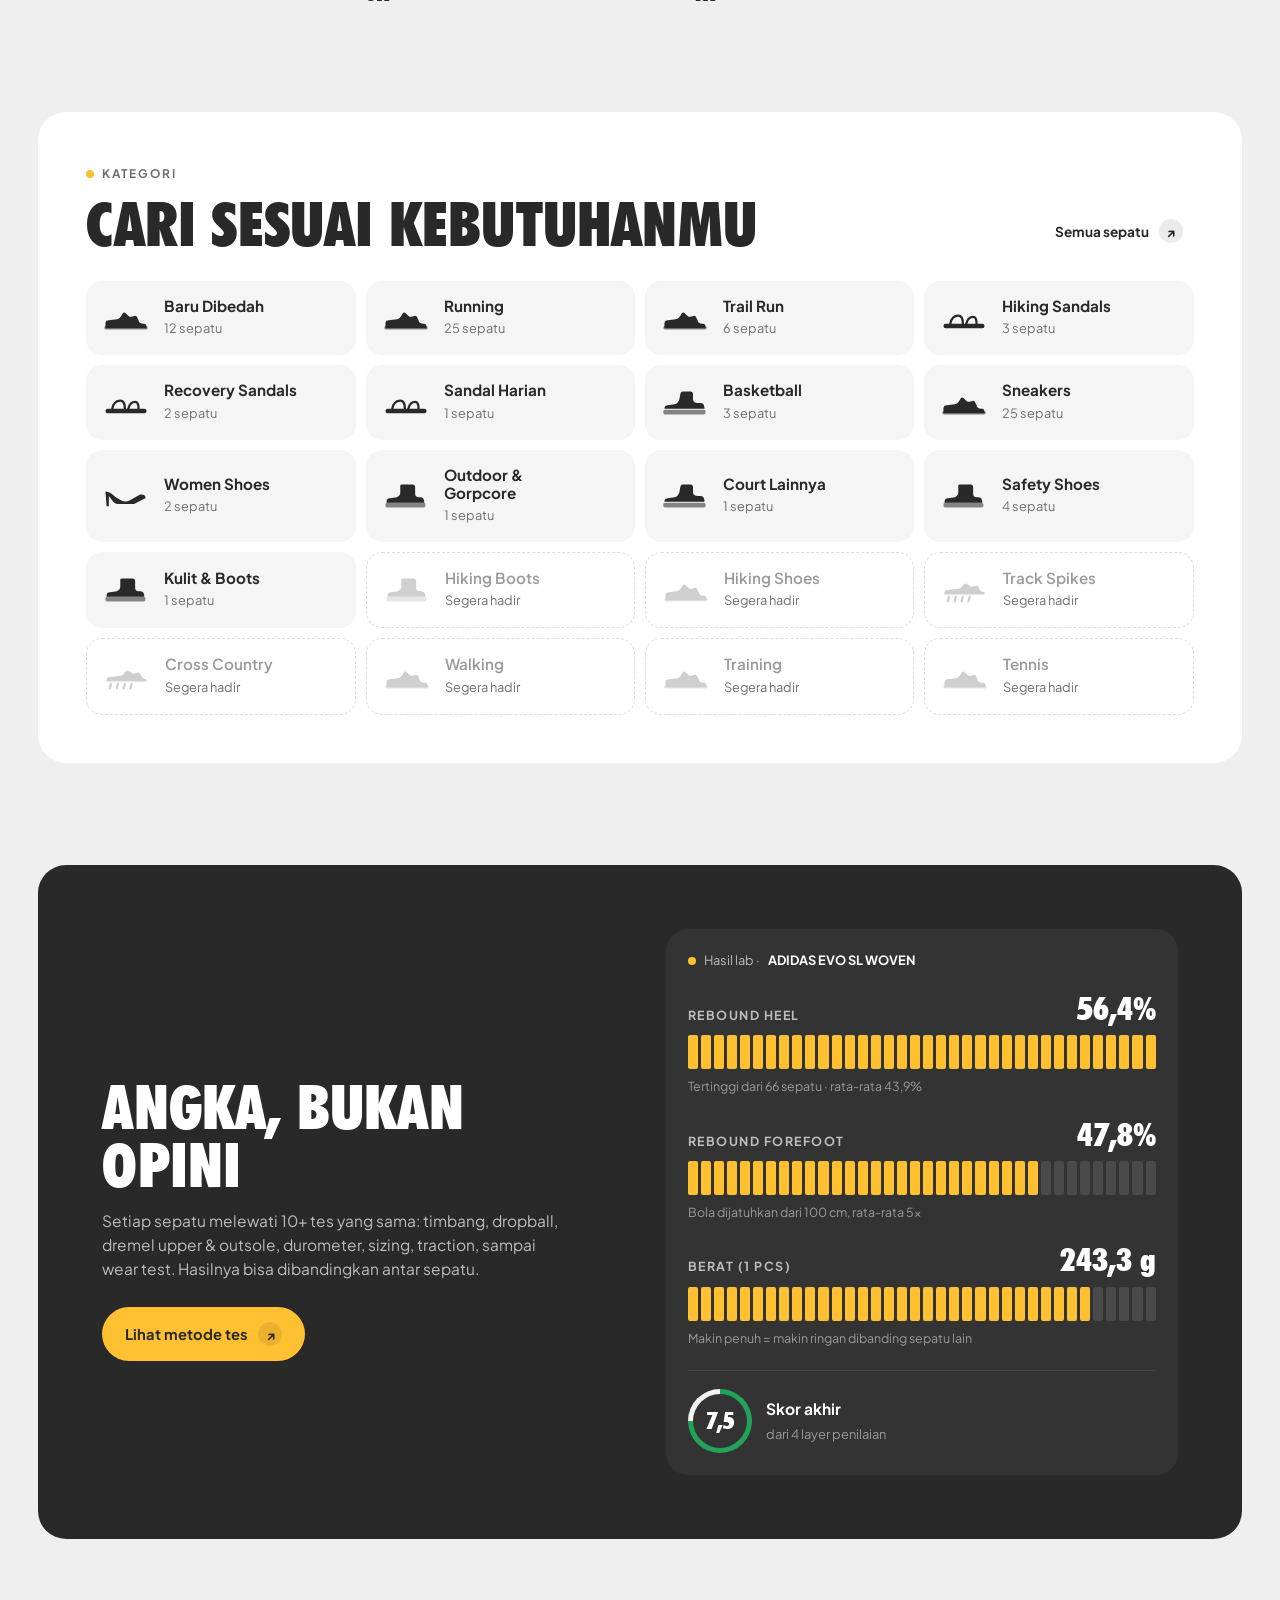
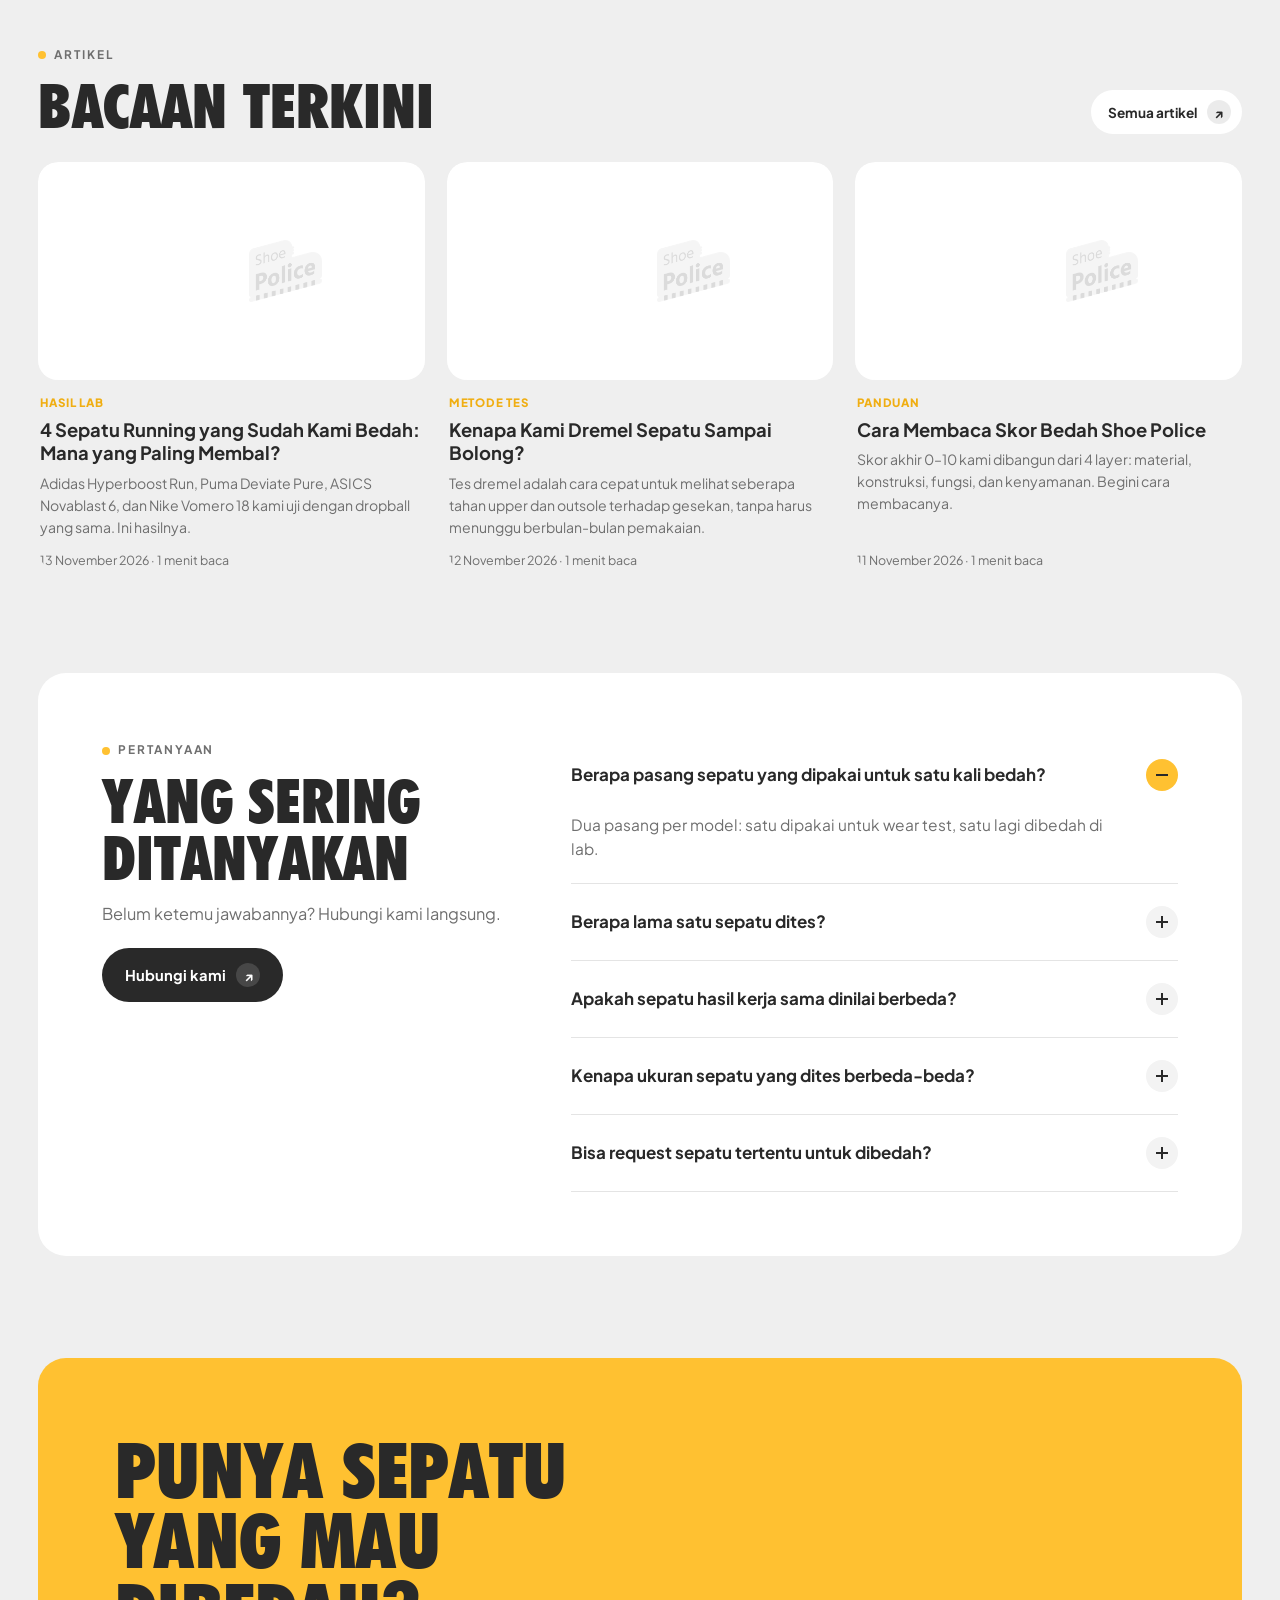
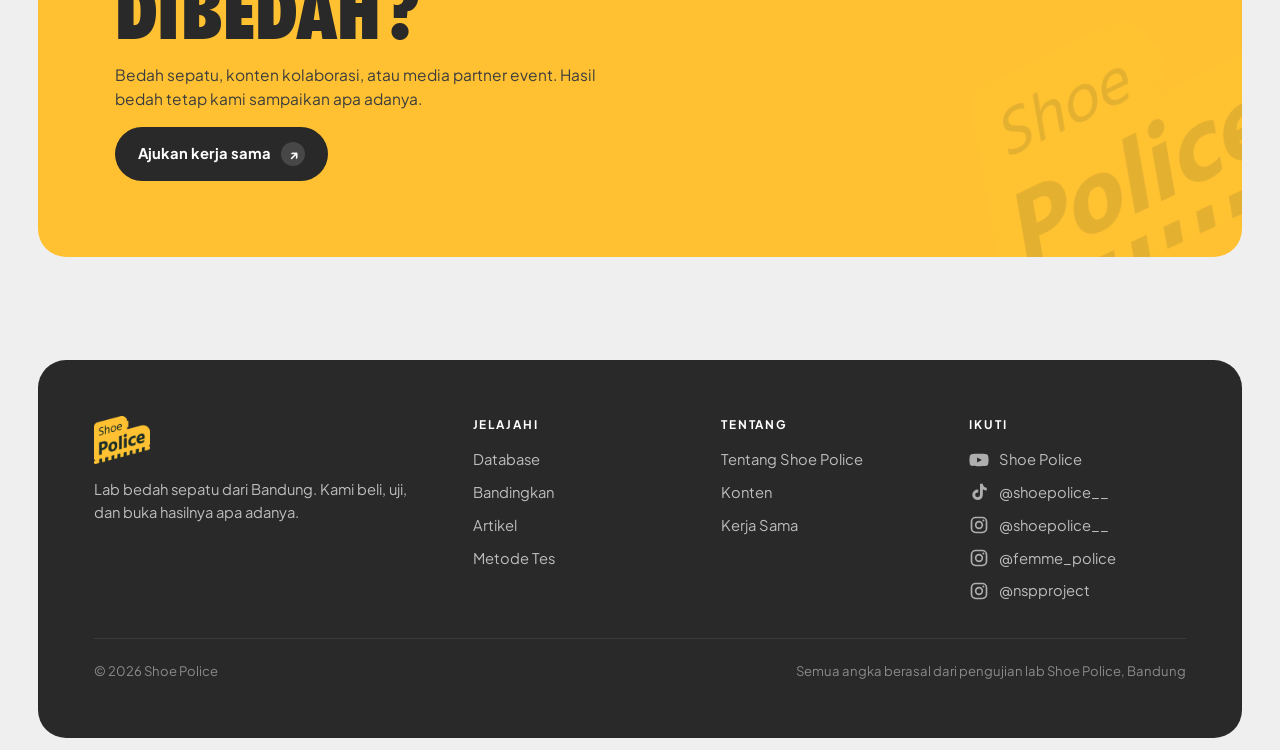
==== commit 45f499f3: "Add files via upload" ====
--- a/index.html
+++ b/index.html
@@ -7,7 +7,7 @@
 <meta name="description" content="Shoe Police membedah sepatu di lab: berat, rebound midsole, kekerasan foam, ketahanan upper & outsole. Cari hasil bedah per kategori.">
 <link rel="icon" href="assets/logo/favicon.png" type="image/png">
 <link rel="apple-touch-icon" href="assets/logo/apple-touch-icon.png">
-<link rel="stylesheet" href="assets/style.css?v=33">
+<link rel="stylesheet" href="assets/style.css?v=34">
 </head>
 <body data-hal="beranda">
 <main>
@@ -102,7 +102,7 @@
   </section>
 </main>
 
-<script src="assets/app.js?v=33"></script>
+<script src="assets/app.js?v=34"></script>
 <script>
 (async () => {
   const [cfg, { sepatu = [] }] = await Promise.all([SP.muatConfig(), SP.muatData()]);
--- a/assets/style.css
+++ b/assets/style.css
@@ -961,3 +961,62 @@
 }
 .d-badan{grid-template-columns:220px minmax(0,1fr)}.d-badan>div{min-width:0}@media(max-width:900px){.d-badan{grid-template-columns:minmax(0,1fr)}}
 .drop .angka-grid{grid-template-columns:1fr 1fr}.drop .angka-grid div{padding:10px 0}@media(max-width:640px){.sh-zona{display:none}}
+
+/* ===== HALAMAN TENTANG ===== */
+.tt-hero{background:var(--hitam);color:#fff;padding:52px 0 56px;overflow:hidden}
+.tt-hero-grid{display:grid;grid-template-columns:1.25fr .75fr;gap:40px;align-items:center}
+.tt-hero h1{font-size:clamp(2.4rem,6vw,4.2rem);margin-bottom:18px}
+.tt-hero h1 em,.tt-judul em{font-style:normal;color:var(--kuning)}
+.tt-intro p{color:#d6d6d6;max-width:640px;margin-bottom:12px;font-size:1rem}
+.tt-intro b{color:var(--kuning)}
+.tt-logo{aspect-ratio:1;max-width:340px;justify-self:center;width:100%;border-radius:50%;background:radial-gradient(circle,#3a3a3a,#2f2f2f 70%);display:grid;place-items:center}
+.tt-logo img{width:62%}
+.tt{padding-top:12px}
+.tt-sek{padding:44px 0 8px;border-bottom:1px solid var(--garis)}
+.tt-sek:last-child{border-bottom:0}
+.tt-judul{font-size:clamp(2rem,4.5vw,3rem);margin-bottom:10px}
+.tt-judul em{color:var(--teks);background:var(--kuning);padding:0 8px}
+.tt-sub{font-size:1.4rem;margin:30px 0 4px}
+.tt-mengapa{display:grid;grid-template-columns:.8fr 1.2fr;gap:36px;align-items:start}
+.tt-pendekatan{display:grid;grid-template-columns:repeat(3,1fr);gap:10px;margin-bottom:18px}
+.tt-pendekatan div{background:var(--kuning);border-radius:12px;padding:14px}
+.tt-pendekatan b{display:block;font-family:var(--judul);font-weight:400;text-transform:uppercase;font-size:1.35rem;letter-spacing:.5px}
+.tt-pendekatan span{font-size:.84rem;line-height:1.4;display:block;margin-top:4px}
+.tt-teks p{color:var(--redup);margin-bottom:12px;max-width:680px}
+.tt-teks i{font-style:italic}
+.tt-jenis{display:grid;grid-template-columns:repeat(3,1fr);gap:12px;margin:20px 0 12px}
+.tt-jenis div{background:var(--kuning);border-radius:14px;padding:16px 18px;font-weight:700;display:flex;align-items:center;gap:12px;min-height:72px}
+.tt-jenis div.putih{background:var(--hitam);color:#fff}
+.tt-jenis span{font-family:var(--judul);font-size:1.6rem;opacity:.45;flex:none}
+.tt-stat{display:grid;grid-template-columns:repeat(3,1fr);gap:12px;margin:18px 0}
+.tt-stat div{border-radius:14px;padding:18px;background:var(--kuning);text-align:center}
+.tt-stat div:nth-child(2){background:var(--hitam);color:#fff}
+.tt-stat small{display:block;font-family:var(--judul);text-transform:uppercase;font-size:1.15rem;letter-spacing:.5px}
+.tt-stat b{display:block;font-size:clamp(2.2rem,5vw,3rem);font-weight:800;line-height:1.1;margin:4px 0}
+.tt-stat span{font-size:.84rem}
+.tt-ciri{color:var(--redup);max-width:720px}
+.tt-plat{display:grid;grid-template-columns:repeat(3,1fr);gap:14px;margin:20px 0 12px}
+.tt-p{border:1px solid var(--garis);border-radius:16px;overflow:hidden;box-shadow:var(--bayang);background:#fff}
+.tt-p-kepala{display:flex;align-items:center;gap:12px;background:var(--hitam);color:#fff;padding:16px 18px}
+.tt-p-kepala svg{color:var(--kuning);flex:none}
+.tt-p-kepala b{display:block;font-family:var(--judul);font-weight:400;text-transform:uppercase;font-size:1.5rem;line-height:1}
+.tt-p-kepala span{font-size:.85rem;color:var(--kuning);font-weight:700}
+.tt-p dl{padding:6px 18px 12px}
+.tt-p dl>div{display:flex;justify-content:space-between;gap:12px;padding:9px 0;border-top:1px solid var(--garis);font-size:.88rem}
+.tt-p dl>div:first-child{border-top:0}
+.tt-p dt{color:var(--redup)}
+.tt-p dd{text-align:right}
+.tt-capai{display:grid;grid-template-columns:repeat(3,1fr);gap:14px;margin:20px 0 30px}
+.tt-capai div{background:var(--kuning);border-radius:16px;padding:22px;text-align:center}
+.tt-capai div:nth-child(2){background:var(--hitam);color:#fff}
+.tt-capai i{display:inline-grid;place-items:center;width:64px;height:64px;border-radius:50%;background:#fff;color:var(--hitam);margin-bottom:10px}
+.tt-capai b{display:block;font-family:var(--judul);font-weight:400;text-transform:uppercase;font-size:1.5rem}
+.tt-capai span{font-size:.88rem}
+@media (max-width:860px){
+  .tt-hero-grid,.tt-mengapa{grid-template-columns:1fr}
+  .tt-logo{max-width:220px}
+  .tt-jenis,.tt-plat,.tt-capai{grid-template-columns:1fr 1fr}
+}
+@media (max-width:560px){
+  .tt-jenis,.tt-plat,.tt-capai,.tt-stat,.tt-pendekatan{grid-template-columns:1fr}
+}
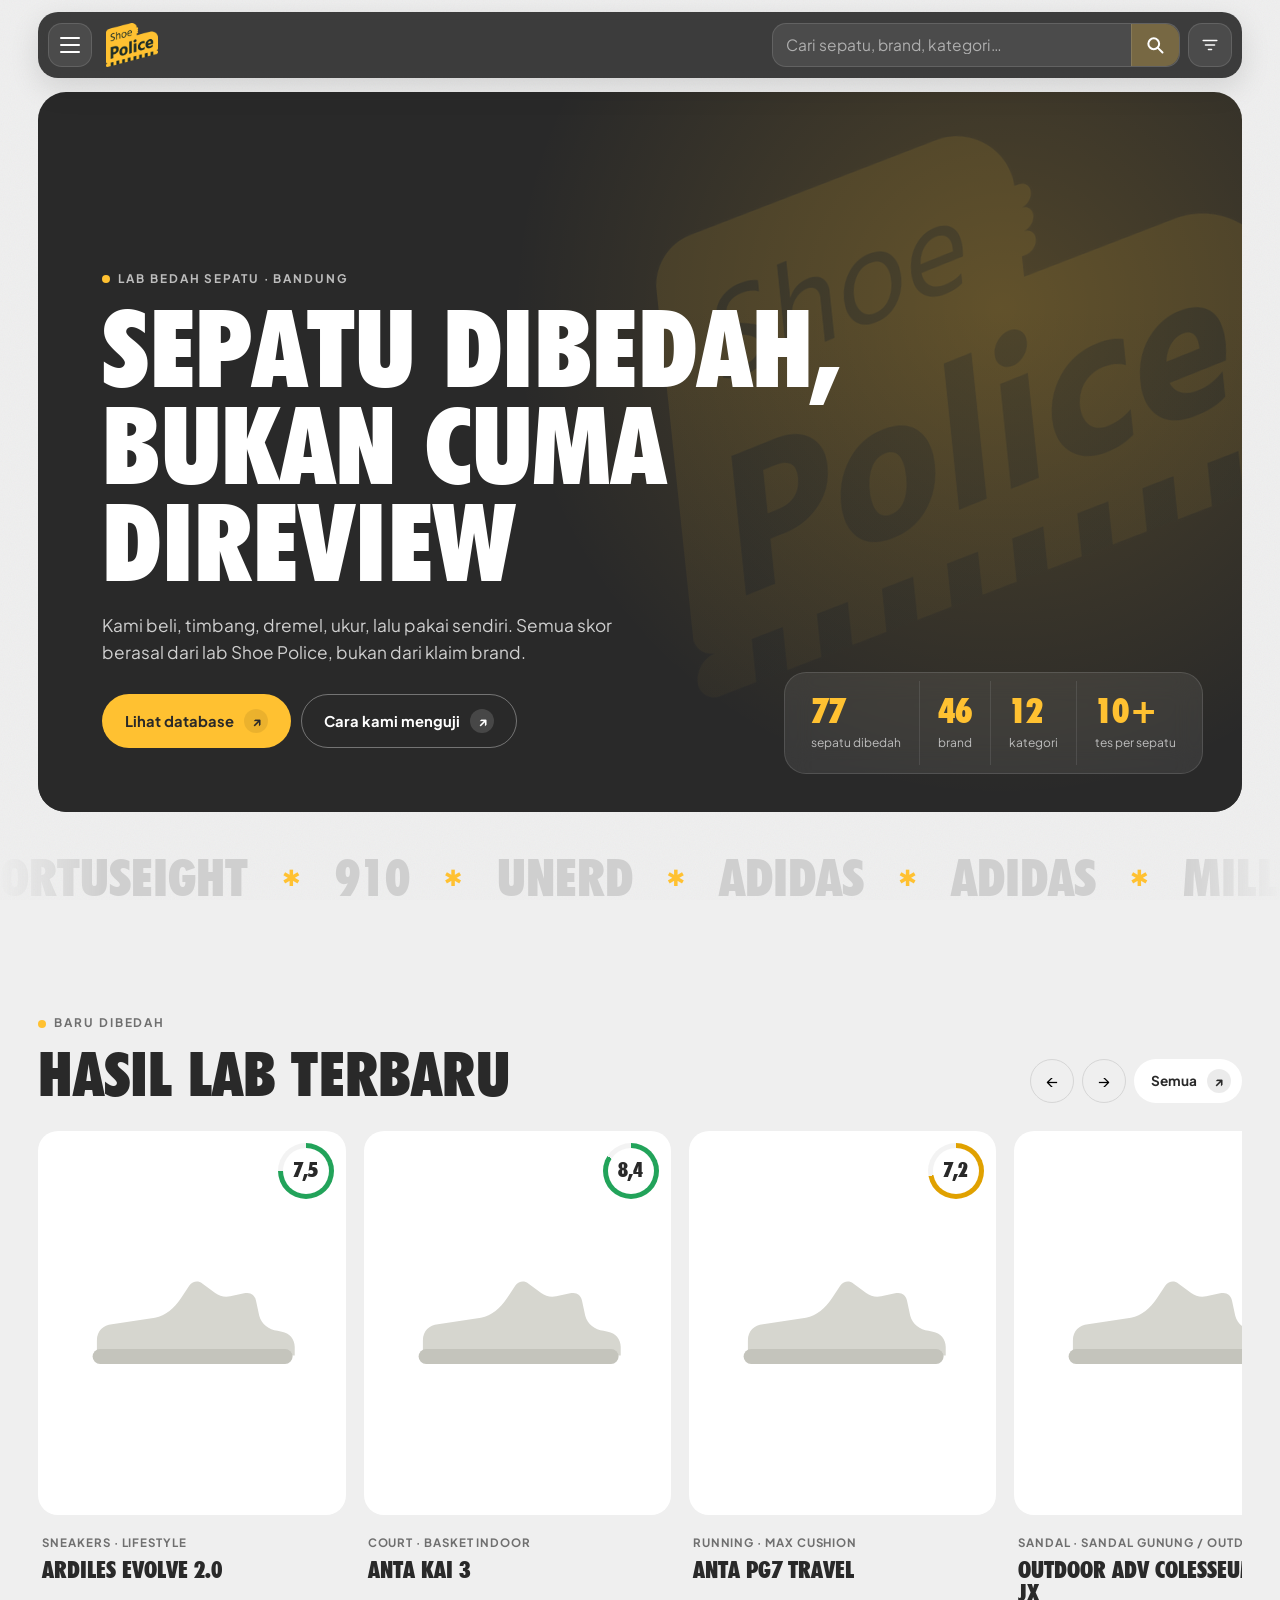
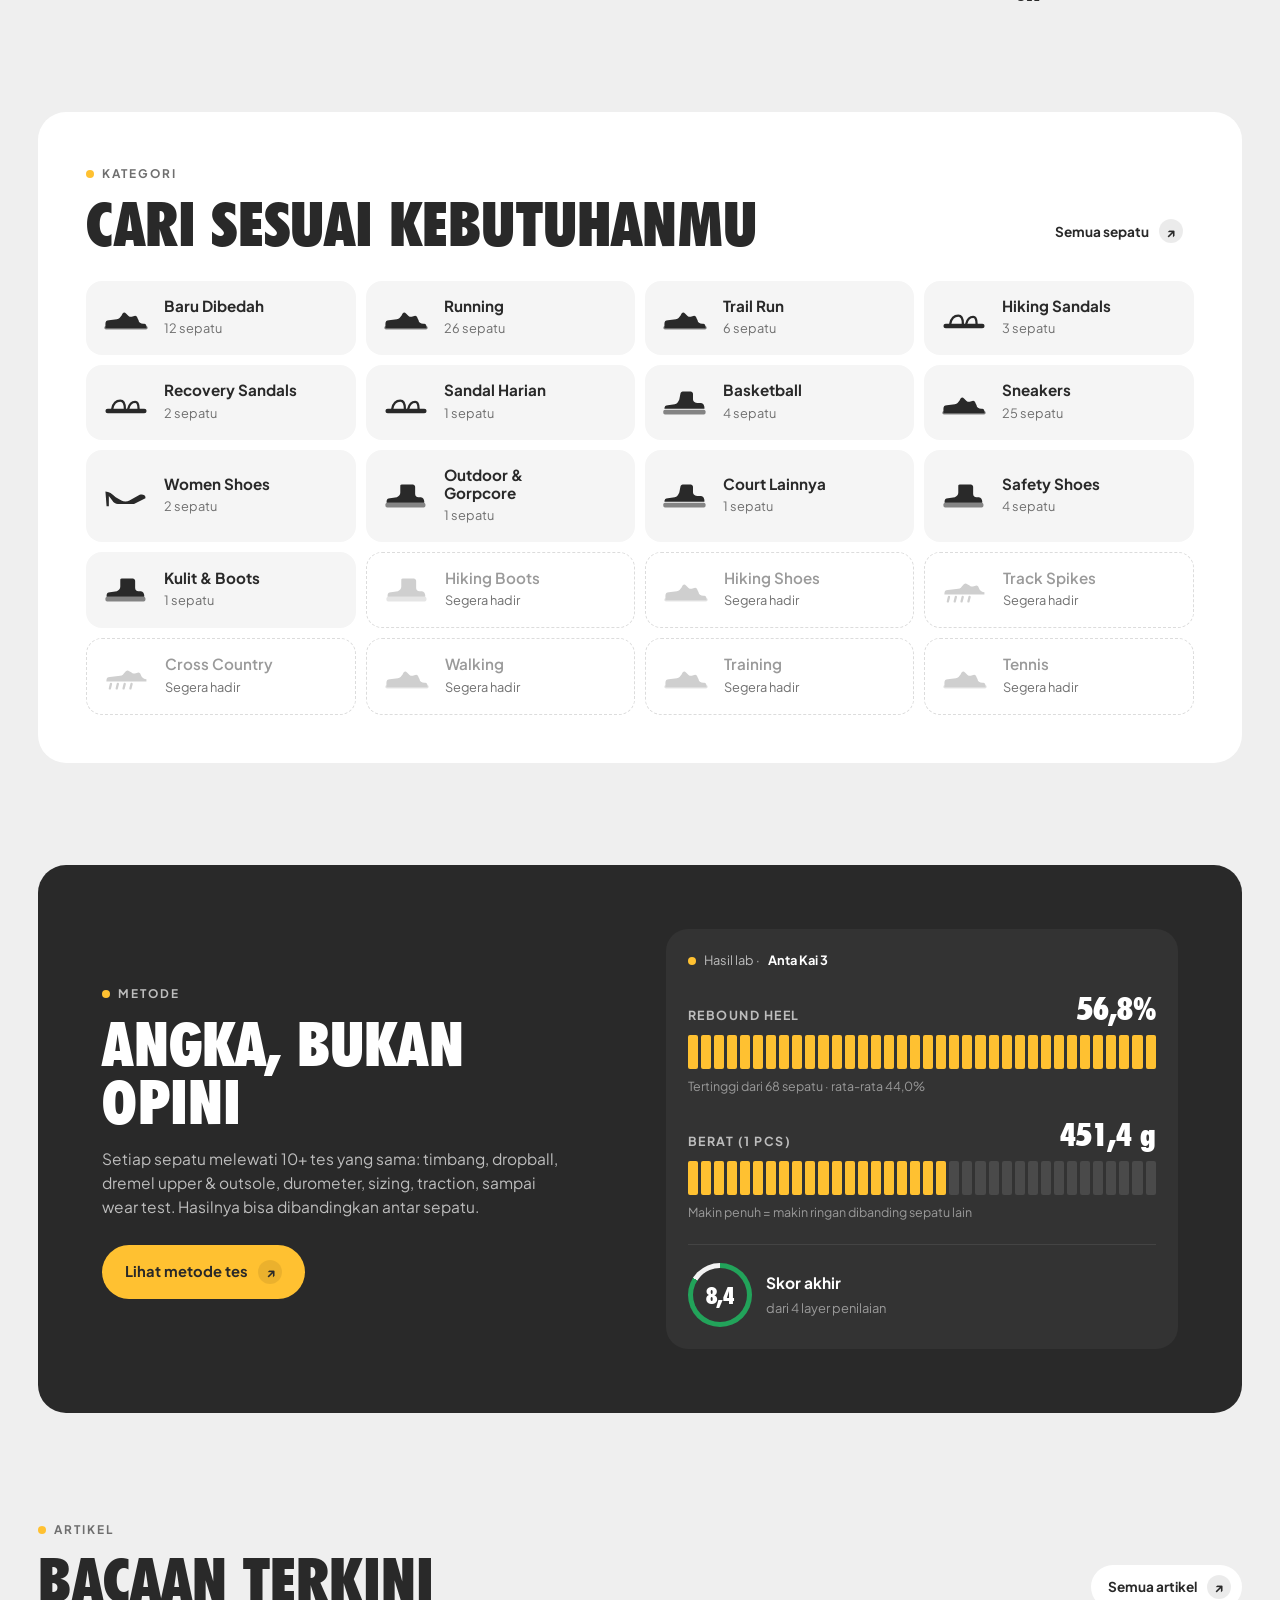
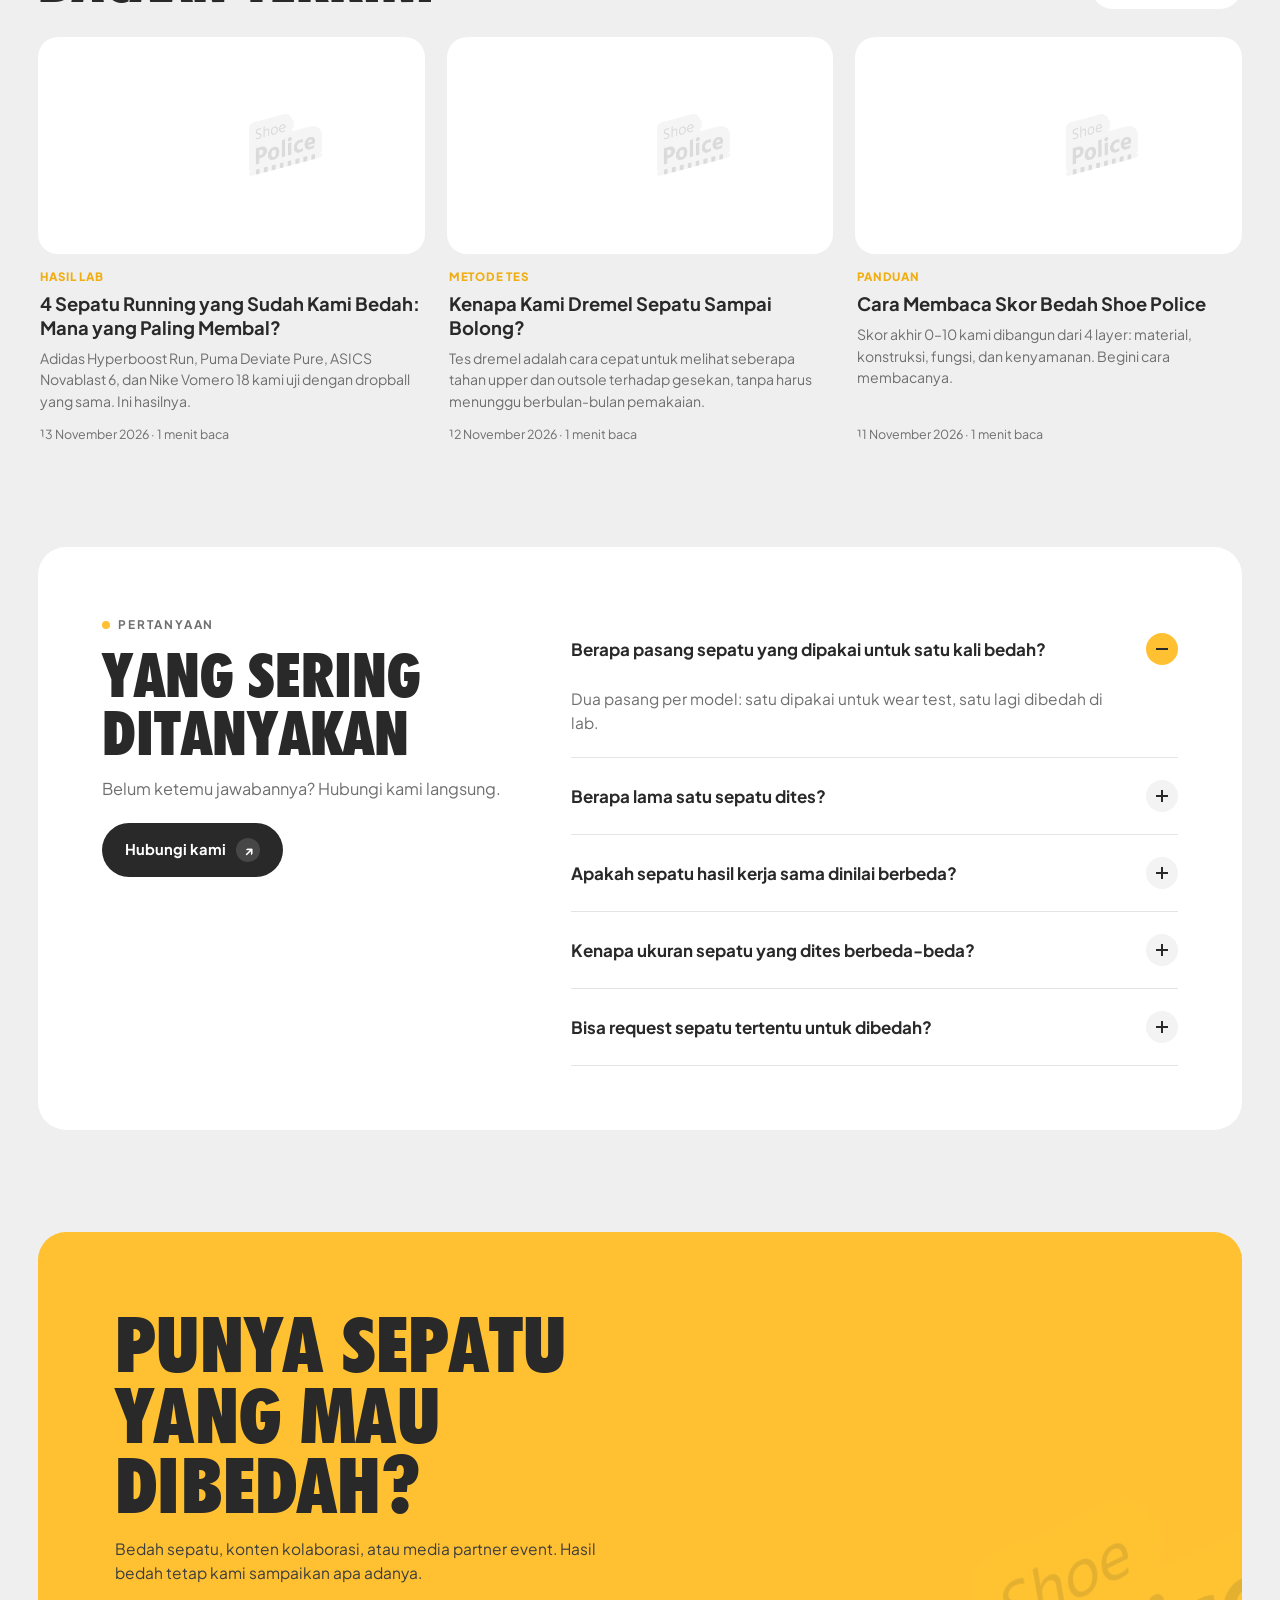
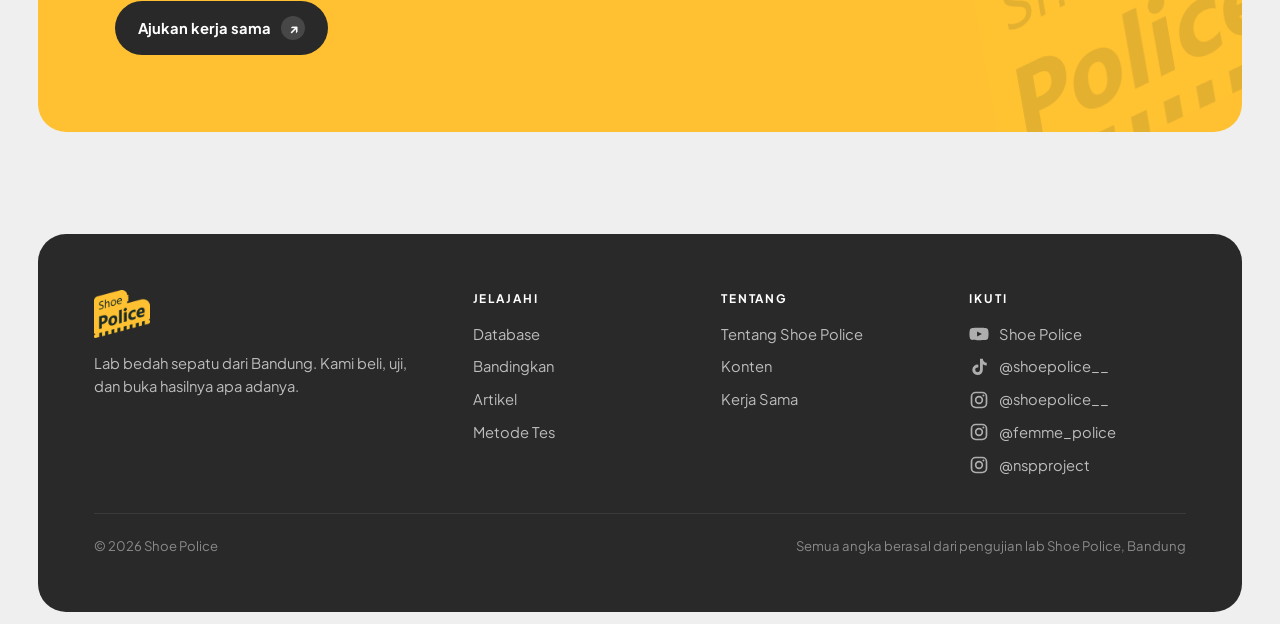
==== commit c2a4bbca: "Add files via upload" ====
--- a/index.html
+++ b/index.html
@@ -7,7 +7,7 @@
 <meta name="description" content="Shoe Police membedah sepatu di lab: berat, rebound midsole, kekerasan foam, ketahanan upper & outsole. Cari hasil bedah per kategori.">
 <link rel="icon" href="assets/logo/favicon.png" type="image/png">
 <link rel="apple-touch-icon" href="assets/logo/apple-touch-icon.png">
-<link rel="stylesheet" href="assets/style.css?v=34">
+<link rel="stylesheet" href="assets/style.css?v=35">
 </head>
 <body data-hal="beranda">
 <main>
@@ -102,7 +102,7 @@
   </section>
 </main>
 
-<script src="assets/app.js?v=34"></script>
+<script src="assets/app.js?v=35"></script>
 <script>
 (async () => {
   const [cfg, { sepatu = [] }] = await Promise.all([SP.muatConfig(), SP.muatData()]);
--- a/assets/style.css
+++ b/assets/style.css
@@ -1020,3 +1020,12 @@
 @media (max-width:560px){
   .tt-jenis,.tt-plat,.tt-capai,.tt-stat,.tt-pendekatan{grid-template-columns:1fr}
 }
+
+/* ===== DETAIL TES: tabel dropball & insight ===== */
+.tbl-drop{min-width:0;font-size:.8rem}
+.tbl-drop th,.tbl-drop td{text-align:center;padding:7px 5px!important}
+.tbl-drop th{font-size:.68rem;letter-spacing:0}
+.tbl-drop td:first-child,.tbl-drop th:first-child{text-align:left;white-space:nowrap}
+.tbl-drop td:last-child{background:rgba(255,193,49,.14)!important}
+.drop .tbl-wrap{margin-top:12px}
+blockquote.insight{margin:0 0 16px;padding:14px 18px;border-left:4px solid var(--kuning,#ffc131);background:#fffaf0;border-radius:0 10px 10px 0;font-size:.95rem;line-height:1.55}
